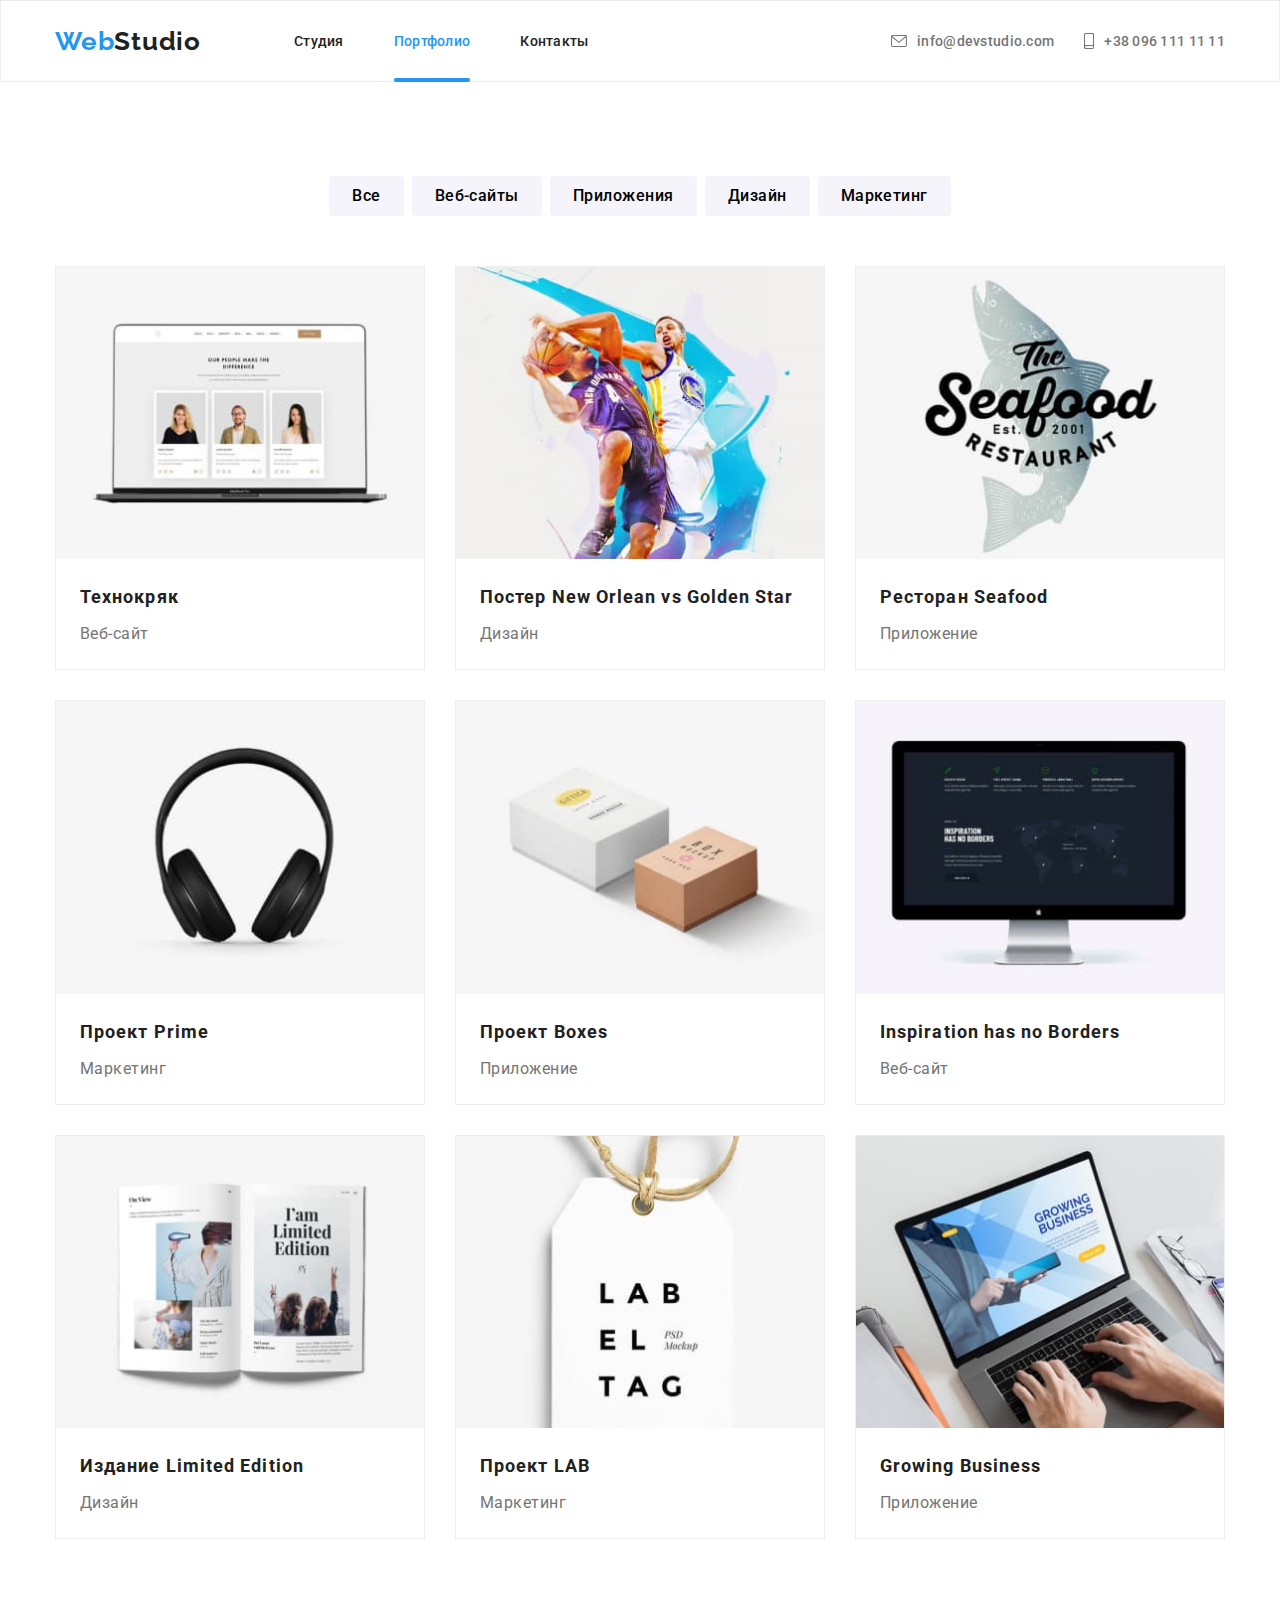
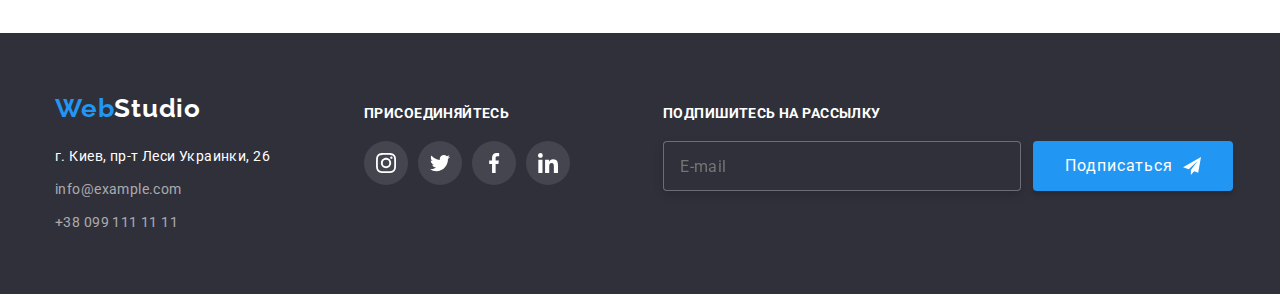
==== portfolio.html @ a50c36ca "hw07-v1" ====
<!DOCTYPE html>
<html lang="en">
  <head>
    <meta charset="UTF-8">
    <meta http-equiv="X-UA-Compatible" content="IE=edge">
    <meta name="viewport" content="width=device-width, initial-scale=1.0">
    <title>Портфолио</title>
    <link rel="stylesheet" href="css/modern-normalize.css">
    <!-- <link rel="stylesheet" href="https://cdnjs.cloudflare.com/ajax/libs/modern-normalize/1.0.0/modern-normalize.min.css"
        integrity="sha512-ISS7cAi1PEhQ8jnbJpJZMd29NlhNj4AWYyLOSp2CE/CsHxTCu+r+t0D2yoJudVrd0/8fTVPUVDzY5Tvli75u/g=="
        crossorigin="anonymous" /> -->
    <link rel="preconnect" href="https://fonts.gstatic.com">
    <link
        href="https://fonts.googleapis.com/css2?family=Oleo+Script&family=Raleway:wght@700&family=Roboto:wght@400;500;700;900&display=swap"
        rel="stylesheet">
    <link rel="stylesheet" href="./css/main.min.css">
  </head>   
  <body>
    <header class="section section-header"> 
      <div class="container list">  
      <nav class="nav list">
        <a class="logo" href="./index.html"><span class="logo__accent">Web</span>Studio</a>
        <ul class="nav__list list">
          <li class="nav__item"><a href="./index.html" class="nav__link">Студия</a></li>
          <li class="nav__item"><a href="./portfolio.html" class="nav__current-link">Портфолио</a></li>
          <li class="nav__item"><a href="#" class="nav__link">Контакты</a></li>
        </ul>   
      </nav> 
      <ul class="contacts list">   
        <li class="contacts__first-item">
          <a class="contacts__link link" href="mailto:info@devstudio.com">
            <svg class="contacts__icon" width="16px" height="12px">
              <use href="./images/icons.svg#mail"></use>
            </svg>
            <p>info@devstudio.com</p>
          </a>
        </li>
        <li>
          <a class="contacts__link link" href="tel:+380961111111">
            <svg class="contacts__icon" width="10px" height="16px">
              <use href="./images/icons.svg#smartphone"></use>
            </svg>
            <p>+38 096 111 11 11</p>
        </a> 
        </li>
      </ul>
      </div>
    </header>
    <main>
      <section class="project-section">
        <div class="container">
        <ul class="project-filter-ul">
          <li><button class="project-filter-button">Все</button></li>
          <li><button class="project-filter-button">Веб-сайты</button></li>
          <li><button class="project-filter-button">Приложения</button></li>
          <li><button class="project-filter-button">Дизайн</button></li>
          <li><button class="project-filter-button">Маркетинг</button></li>
        </ul>
        <ul class="project-ul">
          <li class="project-ul-li">
            <a href="#" class="project-card">
              <div class="project-card-img">
                <img src="./images/portfolio_1.jpg" alt="technokriak-website">
                <div class="project-card-describe-hover">
                  <p>Технокряк это современная площадка распространения коронавируса. Компании используют эту платформу для цифрового шпионажа и атак на защищённые сервера конкурентов.</p>
                </div>
              </div>
              <div class="project-content">
                <h3 class="project-name">Технокряк</h3>
                <p class="project-type">Веб-сайт</p>
              </div>
            </a>
          </li>
          <li class="project-ul-li">
            <a href="#" class="project-card">
              <div class="project-card-img">
                <img src="./images/portfolio_2.jpg" alt="new-jrlean-vs-golden-star-poster-design">
                <div class="project-card-describe-hover">
                  <p>Lorem ipsum dolor sit amet consectetur adipisicing elit. At fuga omnis cum, repellat ipsa optio suscipit animi nostrum reprehenderit atque?</p>
                </div>
              </div>
              <div class="project-content">
                <h3 class="project-name">Постер New Orlean vs Golden Star</h3>
                <p class="project-type">Дизайн</p>
              </div>
            </a>  
          </li>
          <li class="project-ul-li">
            <a href="#" class="project-card">
              <div class="project-card-img">
                <img src="./images/portfolio_3.jpg" alt="seafood-restaurant-app">
                <div class="project-card-describe-hover">
                  <p>Lorem ipsum dolor sit amet consectetur adipisicing elit. At fuga omnis cum, repellat ipsa optio suscipit animi nostrum reprehenderit atque?</p>
                </div>
              </div>
              <div class="project-content">
                <h3 class="project-name">Ресторан Seafood</h3>
                <p class="project-type">Приложение</p>
              </div>
            </a>
          </li>
          <li class="project-ul-li">
            <a href="#" class="project-card">
              <div class="project-card-img">
                <img src="./images/portfolio_4.jpg" alt="prime-project-marketing">
                <div class="project-card-describe-hover">
                  <p>Lorem ipsum dolor sit amet consectetur adipisicing elit. At fuga omnis cum, repellat ipsa optio suscipit animi nostrum reprehenderit atque?</p>
                </div>
              </div>
              <div class="project-content">
                <h3 class="project-name">Проект Prime</h3>
                <p class="project-type">Маркетинг</p>
              </div>
            </a>
          </li>
          <li class="project-ul-li">
            <a href="#" class="project-card">
              <div class="project-card-img">
                <img src="./images/portfolio_5.jpg" alt="boxes-project-app">
                <div class="project-card-describe-hover">
                  <p>Lorem ipsum dolor sit amet consectetur adipisicing elit. At fuga omnis cum, repellat ipsa optio suscipit animi nostrum reprehenderit atque?</p>
                </div>
              </div>
              <div class="project-content">
                <h3 class="project-name">Проект Boxes</h3>
                <p class="project-type">Приложение</p>
              </div>
            </a>
          </li>
          <li class="project-ul-li">
            <a href="#" class="project-card">
              <div class="project-card-img">
                <img src="./images/portfolio_6.jpg" alt="inspiration-has-no-borders-website">
                <div class="project-card-describe-hover">
                  <p>Lorem ipsum dolor sit amet consectetur adipisicing elit. At fuga omnis cum, repellat ipsa optio suscipit animi nostrum reprehenderit atque?</p>
                </div>
              </div>
              <div class="project-content">
                <h3 class="project-name">Inspiration has no Borders</h3>
                <p class="project-type">Веб-сайт</p>
              </div>
            </a>
          </li>
          <li class="project-ul-li">
            <a href="#" class="project-card">
              <div class="project-card-img">
                <img src="./images/portfolio_7.jpg" alt="limited-edition-design">
                <div class="project-card-describe-hover">
                  <p>Lorem ipsum dolor sit amet consectetur adipisicing elit. At fuga omnis cum, repellat ipsa optio suscipit animi nostrum reprehenderit atque?</p>
                </div>
              </div>
              <div class="project-content">
                <h3 class="project-name">Издание Limited Edition</h3>
                <p class="project-type">Дизайн</p>
              </div>
            </a>
          </li>
          <li class="project-ul-li">
            <a href="#" class="project-card">
              <div class="project-card-img">
                <img src="./images/portfolio_8.jpg" alt="lab-project-marketing">
                <div class="project-card-describe-hover">
                  <p>Lorem ipsum dolor sit amet consectetur adipisicing elit. At fuga omnis cum, repellat ipsa optio suscipit animi nostrum reprehenderit atque?</p>
                </div>
              </div>
              <div class="project-content">
                <h3 class="project-name">Проект LAB</h3>
                <p class="project-type">Маркетинг</p>
              </div>
            </a>
          </li>
          <li class="project-ul-li">
            <a href="#" class="project-card">
              <div class="project-card-img">
                <img src="./images/portfolio_9.jpg" alt="growing-business-app">
                <div class="project-card-describe-hover">
                  <p>Lorem ipsum dolor sit amet consectetur adipisicing elit. At fuga omnis cum, repellat ipsa optio suscipit animi nostrum reprehenderit atque?</p>
                </div>
              </div>
              <div class="project-content">
                <h3 class="project-name">Growing Business</h3>
                <p class="project-type">Приложение</p>
              </div>
            </a>
          </li>
        </ul> 
        </div>
      </section>
    </main>
    <footer class="section footer-section">
      <div class="container footer">
        <div class="footer-contacts footer__div">
          <a href="./index.html" class="logo footer-contacts__logo"><span class="logo__accent">Web</span>Studio</a>
          <address>
            <p>г. Киев, пр-т Леси Украинки, 26</p>
            <ul class="footer-contacts__list">
              <li class="footer-contacts__item"><a href="mailto:info@example.com" class="footer-contacts__link">info@example.com</a></li>
              <li class="footer-contacts__item"><a href="tel:+380991111111" class="footer-contacts__link">+38 099 111 11 11</a></li>
            </ul>
          </address>          
        </div>
        <div class="footer-social-links footer__div">
          <p class="footer-social-links__topic footer__topic">Присоединяйтесь</p>
          <ul class="footer-social-links__list social-link">
            <li class="footer-social-links__item">
              <a class="social-link-a" href="#">
                <svg class="social-link-icon" width="20px" height="20px">
                  <use href="./images/icons.svg#instagram"></use>
                </svg>
              </a>
            </li>
            <li class="footer-social-links__item">
              <a class="social-link-a" href="#">
                <svg class="social-link-icon" width="20px" height="20px">
                  <use href="./images/icons.svg#twitter"></use>
                </svg>
              </a>
            </li>
            <li class="footer-social-links__item">
              <a class="social-link-a" href="#">
                <svg class="social-link-icon" width="20px" height="20px">
                  <use href="./images/icons.svg#facebook"></use>
                </svg>
              </a>
            </li>
            <li class="footer-social-links__item">
              <a class="social-link-a" href="#">
                <svg class="social-link-icon" width="20px" height="20px">
                  <use href="./images/icons.svg#linkedin"></use>
                </svg>
              </a>
            </li>
          </ul>  
        </div>
        <div class="footer__div"> 
          <p class="footer__topic">Подпишитесь на рассылку</p>
          <div class="footer-signup">
             <div>
              <input type="email" class="footer-signup__input" name="footer-signup-input" placeholder="E-mail"/>
             </div>
            <div>
              <button type="submit" class="footer-signup__button">Подписаться
                <svg class="footer-signup__icon" width="18px" height="18px">
                  <use href="./images/icons.svg#icon-send"></use>
                </svg>
              </button>
            </div>  
          </div>
        </div>
      </div>
    </footer>
  </body>
</html>
---- css/main.min.css ----
/*! modern-normalize v1.0.0 | MIT License | https://github.com/sindresorhus/modern-normalize */*,*::before,*::after{-webkit-box-sizing:border-box;box-sizing:border-box}:root{-moz-tab-size:4;-o-tab-size:4;tab-size:4}html{line-height:1.15;-webkit-text-size-adjust:100%}body{margin:0;padding:0}img{display:block;max-width:100%;height:auto}hr{height:0;color:inherit}abbr[title]{-webkit-text-decoration:underline dotted;text-decoration:underline dotted}b,strong{font-weight:bolder}code,kbd,samp,pre{font-family:ui-monospace, SFMono-Regular, Consolas, "Liberation Mono", Menlo, monospace;font-size:1em}small{font-size:80%}sub,sup{font-size:75%;line-height:0;position:relative;vertical-align:baseline}sub{bottom:-0.25em}sup{top:-0.5em}table{text-indent:0;border-color:inherit}button,input,optgroup,select,textarea{font-family:inherit;font-size:100%;line-height:1.15;margin:0}address{font-style:normal}ul{list-style:none;padding:0;margin:0}a{text-decoration:none}button,select{text-transform:none}button,[type="button"],[type="reset"],[type="submit"]{-webkit-appearance:button}::-moz-focus-inner{border-style:none;padding:0}:-moz-focusring{outline:1px dotted ButtonText}:-moz-ui-invalid{box-shadow:none}legend{padding:0}progress{vertical-align:baseline}::-webkit-inner-spin-button,::-webkit-outer-spin-button{height:auto}[type="search"]{-webkit-appearance:textfield;outline-offset:-2px}::-webkit-search-decoration{-webkit-appearance:none}::-webkit-file-upload-button{-webkit-appearance:button;font:inherit}summary{display:list-item}*{margin:0;padding:0;-webkit-box-sizing:border-box;box-sizing:border-box}body{font-family:'Roboto', sans-serif;color:#212121;font-style:normal;font-weight:400;font-size:14px;padding-left:0px}address p{margin:20px 0 0 0}textarea{resize:none}.logo{font-family:'Raleway', sans-serif;font-weight:700;font-size:26px;line-height:31px;letter-spacing:0.03em;outline:none;color:#212121;margin-right:93px}.logo__accent{color:#2196F3}.list{display:-webkit-box;display:-ms-flexbox;display:flex;list-style-type:none;-webkit-box-align:center;-ms-flex-align:center;align-items:center}.nav__list :not(:last-child){margin-right:50px}.nav__item{position:relative}.nav__link{display:block;padding:32px 0;font-weight:500;line-height:16px;letter-spacing:0.02em;outline:none;color:#212121;-webkit-transition:color 250ms cubic-bezier(0.4, 0, 0.2, 1);transition:color 250ms cubic-bezier(0.4, 0, 0.2, 1)}.nav__link:visited{color:#212121}.nav__link:hover{color:#2196F3;-webkit-transition:color 250ms cubic-bezier(0.4, 0, 0.2, 1);transition:color 250ms cubic-bezier(0.4, 0, 0.2, 1)}.nav__link:focus{color:#2196F3;-webkit-transition:color 250ms cubic-bezier(0.4, 0, 0.2, 1);transition:color 250ms cubic-bezier(0.4, 0, 0.2, 1)}.nav__current-link{position:relative;display:block;padding:32px 0;font-weight:500;line-height:16px;letter-spacing:0.02em;outline:none;color:#2196F3;-webkit-transition:color 250ms cubic-bezier(0.4, 0, 0.2, 1);transition:color 250ms cubic-bezier(0.4, 0, 0.2, 1)}.nav__current-link::after{position:absolute;left:0;bottom:-1px;content:'';width:100%;height:4px;background-color:#2196F3;border-radius:2px}.button{display:-webkit-box;display:-ms-flexbox;display:flex;-webkit-box-align:center;-ms-flex-align:center;align-items:center;text-align:center}.section{display:-webkit-box;display:-ms-flexbox;display:flex}.section-header{position:-webkit-sticky;position:sticky;top:-1px;z-index:2;background-color:#fff;color:#212121;padding:0;border:1px solid #ECECEC}.container{width:1200px;padding:0 15px;margin:0 auto;border-width:1px}.container:focus{outline:none}.contacts{margin-left:auto}.contacts__first-item{margin-right:30px}.contacts__icon{margin-right:10px;fill:currentColor}.contacts__link{color:#757575;font-weight:500;line-height:16px;letter-spacing:0.02em;outline:none;-webkit-transition:color 250ms cubic-bezier(0.4, 0, 0.2, 1);transition:color 250ms cubic-bezier(0.4, 0, 0.2, 1)}.contacts__link.link{display:-webkit-box;display:-ms-flexbox;display:flex;-webkit-box-align:center;-ms-flex-align:center;align-items:center;-webkit-box-pack:center;-ms-flex-pack:center;justify-content:center;white-space:nowrap}.contacts__link:visited{color:#757575}.contacts__link:hover{color:#2196F3;-webkit-transition:color 250ms cubic-bezier(0.4, 0, 0.2, 1);transition:color 250ms cubic-bezier(0.4, 0, 0.2, 1)}.contacts__link:focus{color:#2196F3;-webkit-transition:color 250ms cubic-bezier(0.4, 0, 0.2, 1);transition:color 250ms cubic-bezier(0.4, 0, 0.2, 1)}.footer-section{background-color:#2F303A;color:#fff;line-height:24px;letter-spacing:0.03em;padding:60px 0}.footer{display:-webkit-box;display:-ms-flexbox;display:flex;-webkit-box-align:center;-ms-flex-align:center;align-items:center}.footer__div{margin-bottom:auto}.footer__topic{font-weight:700;line-height:16px;letter-spacing:0.03em;text-transform:uppercase;margin:12px 0 20px 0}.footer-contacts{margin-right:70px}.footer-contacts__logo{color:#fff}.footer-contacts__list{margin:0;display:-webkit-box;display:-ms-flexbox;display:flex;-webkit-box-orient:vertical;-webkit-box-direction:normal;-ms-flex-direction:column;flex-direction:column}.footer-contacts__item{margin-top:9px}.footer-contacts__link{color:rgba(255,255,255,0.6);outline:none;line-height:24px;letter-spacing:0.03em;-webkit-transition:color 250ms cubic-bezier(0.4, 0, 0.2, 1);transition:color 250ms cubic-bezier(0.4, 0, 0.2, 1)}.footer-contacts__link:visited{color:rgba(255,255,255,0.6)}.footer-contacts__link:hover{color:#2196F3;-webkit-transition:color 250ms cubic-bezier(0.4, 0, 0.2, 1);transition:color 250ms cubic-bezier(0.4, 0, 0.2, 1)}.footer-contacts__link:focus{color:#2196F3;-webkit-transition:color 250ms cubic-bezier(0.4, 0, 0.2, 1);transition:color 250ms cubic-bezier(0.4, 0, 0.2, 1)}.footer-social-links{margin-right:93px}.footer-social-links__item{fill:#fff;background-color:rgba(255,255,255,0.1);border-radius:50%;outline:none}.footer-social-links__item:visited{fill:#fff;background-color:rgba(255,255,255,0.1)}.footer-social-links__item:hover,.footer-social-links__item:focus{background-color:#2196F3;border-radius:50%;outline:none;-webkit-transition:background-color 250ms cubic-bezier(0.4, 0, 0.2, 1);transition:background-color 250ms cubic-bezier(0.4, 0, 0.2, 1)}.footer-social-links__item .social-link-a :visited{fill:#fff}.footer-signup{display:-webkit-box;display:-ms-flexbox;display:flex;-webkit-box-align:center;-ms-flex-align:center;align-items:center;-webkit-box-pack:center;-ms-flex-pack:center;justify-content:center;white-space:nowrap}.footer-signup__input{width:358px;height:50px;padding:15px 16px;border:1px solid rgba(255,255,255,0.3);-webkit-box-sizing:border-box;box-sizing:border-box;-webkit-filter:drop-shadow(0px 4px 4px rgba(0,0,0,0.15));filter:drop-shadow(0px 4px 4px rgba(0,0,0,0.15));border-radius:4px;color:rgba(255,255,255,0.6);font-size:16px;line-height:20px;letter-spacing:0.03em;background-color:#2F303A;margin-right:12px}.footer-signup__button{width:200px;height:50px;display:-webkit-box;display:-ms-flexbox;display:flex;-webkit-box-align:center;-ms-flex-align:center;align-items:center;-webkit-box-pack:center;-ms-flex-pack:center;justify-content:center;font-size:16px;line-height:30px;letter-spacing:0.06em;color:currentColor;background-color:#2196F3;-webkit-box-shadow:0px 4px 4px rgba(0,0,0,0.15);box-shadow:0px 4px 4px rgba(0,0,0,0.15);border-radius:4px;border:currentColor}.footer-signup__icon{margin-left:10px;fill:currentColor}.title-section{background-color:#2F303A;text-align:center;padding:200px 0;max-width:1600px;height:600px;margin:0 auto;background-image:-webkit-gradient(linear, left top, right top, from(rgba(47,48,58,0.4)), to(rgba(47,48,58,0.4))),url("../images/hero-background.jpg");background-image:linear-gradient(to right, rgba(47,48,58,0.4), rgba(47,48,58,0.4)),url("../images/hero-background.jpg");background-repeat:no-repeat;background-position:center;background-size:cover}.title{max-width:696px;margin:0 auto;text-align:center;color:#fff;font-weight:900;font-size:44px;line-height:60px;letter-spacing:0.06em;text-transform:uppercase}.title-button{background-color:#2196F3;font-weight:700;font-size:16px;line-height:30px;letter-spacing:0.06em;color:#fff;padding:10px 32px;margin-top:30px;border:1px solid #2196F3;border-radius:4px;-webkit-box-shadow:0px 4px 4px rgba(0,0,0,0.15);box-shadow:0px 4px 4px rgba(0,0,0,0.15)}.decision-section{padding:94px 0}.decision-list{display:-webkit-box;display:-ms-flexbox;display:flex;-webkit-box-align:center;-ms-flex-align:center;align-items:center}.decision-list-item{margin-right:30px}.decision-section-card{margin:0}.decision-card-content{margin:0}.decision-icon-div{display:-webkit-box;display:-ms-flexbox;display:flex;width:270px;height:120px;-webkit-box-pack:center;-ms-flex-pack:center;justify-content:center;-webkit-box-align:center;-ms-flex-align:center;align-items:center;margin:0 0 30px 0;background-color:#F5F4FA;fill:text-main-dark}.decision-item{font-weight:700;font-size:14px;line-height:16px;letter-spacing:0.03em;text-transform:uppercase;margin:0 0 10px 0}.decision-item-text{display:block;width:270px;color:#757575;line-height:24px;letter-spacing:0.03em;margin:0;text-transform:none}.subtitle{font-weight:700;font-size:36px;line-height:42px;text-align:center;letter-spacing:0.03em;margin:0 0 50px 0}.we-do-section{padding-bottom:94px}.we-do-ul{display:-webkit-box;display:-ms-flexbox;display:flex}.we-do-ul :last-child{margin-right:0}.we-do-ul-li{margin-right:30px}.we-do-thumb{position:relative;width:370px}.we-do-thumb-paragraph{position:absolute;bottom:0;text-align:center;width:100%;padding:27px 0;font-weight:bold;font-size:14px;line-height:16px;letter-spacing:0.03em;text-transform:uppercase;color:#fff;background:rgba(47,48,58,0.8)}.team-section{background-color:#F5F4FA;padding:94px 0}.team-section-ul{display:-webkit-box;display:-ms-flexbox;display:flex;-webkit-box-align:center;-ms-flex-align:center;align-items:center}.team-section-ul :last-child{margin-right:0}.team-section-li{margin:0 30px 0 0;background-color:#fff;-webkit-box-shadow:0px 1px 3px rgba(0,0,0,0.12),0px 1px 1px rgba(0,0,0,0.14),0px 2px 1px rgba(0,0,0,0.2);box-shadow:0px 1px 3px rgba(0,0,0,0.12),0px 1px 1px rgba(0,0,0,0.14),0px 2px 1px rgba(0,0,0,0.2);border-radius:0px 0px 4px 4px}.team-section-card-img{width:270px}.team-section-card-content{display:-webkit-box;display:-ms-flexbox;display:flex;-webkit-box-orient:vertical;-webkit-box-direction:normal;-ms-flex-direction:column;flex-direction:column;-webkit-box-align:center;-ms-flex-align:center;align-items:center;font-size:16px;line-height:19px;letter-spacing:0.03em;padding:30px 0}.team-section-name{font-weight:500;margin-bottom:10px}.team-section-position{color:#757575;font-size:16px;line-height:19px;text-align:center;letter-spacing:0.03em;margin-bottom:16px}.social-link{display:-webkit-box;display:-ms-flexbox;display:flex;padding:0}.social-link :not(:first-child){margin-left:10px}.social-link-li{color:#AFB1B8;-webkit-transition:color 250ms cubic-bezier(0.4, 0, 0.2, 1);transition:color 250ms cubic-bezier(0.4, 0, 0.2, 1)}.social-link-li :visited{color:#AFB1B8}.social-link-li :hover,.social-link-li :focus{border-radius:50%;fill:#fff;background-color:#2196F3;outline:none;-webkit-transition:background-color 250ms cubic-bezier(0.4, 0, 0.2, 1),fill 250ms cubic-bezier(0.4, 0, 0.2, 1);transition:background-color 250ms cubic-bezier(0.4, 0, 0.2, 1),fill 250ms cubic-bezier(0.4, 0, 0.2, 1)}.social-link-a{display:-webkit-box;display:-ms-flexbox;display:flex;-webkit-box-pack:center;-ms-flex-pack:center;justify-content:center;-webkit-box-align:center;-ms-flex-align:center;align-items:center;width:44px;height:44px;fill:currentColor;color:currentColor;border-radius:50%;-webkit-transition:background-color 250ms cubic-bezier(0.4, 0, 0.2, 1),fill 250ms cubic-bezier(0.4, 0, 0.2, 1);transition:background-color 250ms cubic-bezier(0.4, 0, 0.2, 1),fill 250ms cubic-bezier(0.4, 0, 0.2, 1)}.social-link-a :hover,.social-link-a :focus{border-radius:0;background-color:#2196f3;-webkit-transition:background-color 250ms cubic-bezier(0.4, 0, 0.2, 1),fill 250ms cubic-bezier(0.4, 0, 0.2, 1);transition:background-color 250ms cubic-bezier(0.4, 0, 0.2, 1),fill 250ms cubic-bezier(0.4, 0, 0.2, 1)}.social-link-icon{border-color:none}.clients-section{padding:94px 0}.clients-ul{display:-webkit-box;display:-ms-flexbox;display:flex}.clients-ul :not(:first-child){margin-left:30px}.clients-ul :hover{fill:#2196F3;border-color:#2196F3;-webkit-transition:border-color 250ms cubic-bezier(0.4, 0, 0.2, 1),fill 250ms cubic-bezier(0.4, 0, 0.2, 1);transition:border-color 250ms cubic-bezier(0.4, 0, 0.2, 1),fill 250ms cubic-bezier(0.4, 0, 0.2, 1)}.clients-ul :focus{fill:#2196F3;border-color:#2196F3;outline:none;-webkit-transition:border-color 250ms cubic-bezier(0.4, 0, 0.2, 1),fill 250ms cubic-bezier(0.4, 0, 0.2, 1);transition:border-color 250ms cubic-bezier(0.4, 0, 0.2, 1),fill 250ms cubic-bezier(0.4, 0, 0.2, 1)}.clients-li{color:#AFB1B8;fill:#AFB1B8}.clients-a{display:-webkit-box;display:-ms-flexbox;display:flex;-webkit-box-align:center;-ms-flex-align:center;align-items:center;-webkit-box-pack:center;-ms-flex-pack:center;justify-content:center;width:170px;height:90px;fill:currentColor;color:currentColor;border:1px solid currentColor;-webkit-box-sizing:border-box;box-sizing:border-box;border-radius:4px;cursor:pointer;-webkit-transition:border-color 250ms cubic-bezier(0.4, 0, 0.2, 1),fill 250ms cubic-bezier(0.4, 0, 0.2, 1);transition:border-color 250ms cubic-bezier(0.4, 0, 0.2, 1),fill 250ms cubic-bezier(0.4, 0, 0.2, 1)}.clients-a :visited{fill:currentColor;color:currentColor}.backdrop{position:fixed;top:0;left:0;width:100%;height:100%;background:rgba(0,0,0,0.2);z-index:3;opacity:1;-webkit-transition:opacity 250ms cubic-bezier(0.4, 0, 0.2, 1);transition:opacity 250ms cubic-bezier(0.4, 0, 0.2, 1)}.backdrop.is-hidden{visibility:hidden;opacity:0;pointer-events:none;-webkit-transition:opacity 250ms cubic-bezier(0.4, 0, 0.2, 1),visibility 250ms cubic-bezier(0.4, 0, 0.2, 1);transition:opacity 250ms cubic-bezier(0.4, 0, 0.2, 1),visibility 250ms cubic-bezier(0.4, 0, 0.2, 1)}.backdrop.is-hidden .modal{-webkit-transform:translate(-50%, -50%) scale(0.1);transform:translate(-50%, -50%) scale(0.1);-webkit-transition:-webkit-transform 250ms cubic-bezier(0.4, 0, 0.2, 1);transition:-webkit-transform 250ms cubic-bezier(0.4, 0, 0.2, 1);transition:transform 250ms cubic-bezier(0.4, 0, 0.2, 1);transition:transform 250ms cubic-bezier(0.4, 0, 0.2, 1), -webkit-transform 250ms cubic-bezier(0.4, 0, 0.2, 1)}.modal{position:absolute;top:50%;left:50%;-webkit-transform:translate(-50%, -50%) scale(1);transform:translate(-50%, -50%) scale(1);width:528px;height:581px;background:#fff;-webkit-box-shadow:0px 1px 3px rgba(0,0,0,0.12),0px 1px 1px rgba(0,0,0,0.14),0px 2px 1px rgba(0,0,0,0.2);box-shadow:0px 1px 3px rgba(0,0,0,0.12),0px 1px 1px rgba(0,0,0,0.14),0px 2px 1px rgba(0,0,0,0.2);border-radius:4px;overflow-y:auto;-webkit-transition:-webkit-transform 250ms cubic-bezier(0.4, 0, 0.2, 1);transition:-webkit-transform 250ms cubic-bezier(0.4, 0, 0.2, 1);transition:transform 250ms cubic-bezier(0.4, 0, 0.2, 1);transition:transform 250ms cubic-bezier(0.4, 0, 0.2, 1), -webkit-transform 250ms cubic-bezier(0.4, 0, 0.2, 1)}.modal__close-button{position:absolute;top:8px;right:8px;padding:6px;display:-webkit-box;display:-ms-flexbox;display:flex;-webkit-box-pack:center;-ms-flex-pack:center;justify-content:center;-webkit-box-align:center;-ms-flex-align:center;align-items:center;border-radius:50%;border:1px solid rgba(0,0,0,0.1);fill:#000000;outline:none;-webkit-transition:fill 250ms cubic-bezier(0.4, 0, 0.2, 1);transition:fill 250ms cubic-bezier(0.4, 0, 0.2, 1)}.modal__close-div :hover,.modal__close-div :focus{fill:#2196F3;cursor:pointer;-webkit-transition:fill 250ms cubic-bezier(0.4, 0, 0.2, 1);transition:fill 250ms cubic-bezier(0.4, 0, 0.2, 1)}.signup-form{width:448px;margin:40px auto}.signup-form__list{display:-webkit-box;display:-ms-flexbox;display:flex;-webkit-box-orient:vertical;-webkit-box-direction:normal;-ms-flex-direction:column;flex-direction:column;-webkit-box-align:center;-ms-flex-align:center;align-items:center}.signup-form__title{display:block;text-align:center;font-weight:700;font-size:20px;line-height:23px;letter-spacing:0.03em;margin-bottom:12px}.signup-form__item{margin-bottom:10px;width:100%}.signup-form__item :hover,.signup-form__item :focus{cursor:pointer;border-color:#2196F3;outline:none;-webkit-transition:border-color 250ms cubic-bezier(0.4, 0, 0.2, 1);transition:border-color 250ms cubic-bezier(0.4, 0, 0.2, 1)}.signup-form__item :hover>.signup-form__icon{fill:#2196F3;-webkit-transition:fill 250ms cubic-bezier(0.4, 0, 0.2, 1);transition:fill 250ms cubic-bezier(0.4, 0, 0.2, 1)}.signup-form__item:focus>.signup-form__icon{fill:#2196F3;-webkit-transition:fill 250ms cubic-bezier(0.4, 0, 0.2, 1);transition:fill 250ms cubic-bezier(0.4, 0, 0.2, 1)}.signup__comment{margin-bottom:20px;padding:0}.signup-form__agreement{display:block;margin-bottom:30px}.signup-form__checkbox--default{-webkit-appearance:none;-moz-appearance:none;appearance:none;position:absolute;top:0;left:0}.signup-form__checkbox--default:checked+.signup-form__checkbox-icon{border:none;border-radius:2px;background-color:#2196F3;fill:#2196F3}.signup-form__checkbox-icon{margin-right:7px;border:2px solid #212121;border-radius:2px;background-color:#fff;fill:#fff}.signup-form__label{margin-bottom:4px;font-size:12px;line-height:14px;letter-spacing:0.01em;color:#757575}.signup-form__agreement-label{position:relative;display:-webkit-box;display:-ms-flexbox;display:flex;-webkit-box-pack:center;-ms-flex-pack:center;justify-content:center;-webkit-box-align:center;-ms-flex-align:center;align-items:center;margin-bottom:0;font-size:14px;line-height:24px;letter-spacing:0.03em}.signup-form__agreement-text{margin:0;padding:0}.signup-form__agreement-link{color:#2196F3;text-decoration:underline}.signup-form__input{border:1px solid rgba(33,33,33,0.2);border-radius:4px;width:100%;height:40px;padding-left:42px;-webkit-transition:border-color 250ms cubic-bezier(0.4, 0, 0.2, 1);transition:border-color 250ms cubic-bezier(0.4, 0, 0.2, 1)}.signup-form__input.comment-input{height:120px;padding:12px 16px;font-size:12px;line-height:14px;letter-spacing:0.01em}.signup-form__div{position:relative}.signup-form__icon{position:absolute;top:50%;-webkit-transform:translateY(-50%);transform:translateY(-50%);left:12px;fill:#212121;-webkit-transition:fill 250ms cubic-bezier(0.4, 0, 0.2, 1);transition:fill 250ms cubic-bezier(0.4, 0, 0.2, 1)}.signup-form__item-button{padding:0;margin:0}.signup-form__button{width:200px;height:50px;font-weight:700;font-size:16px;line-height:30px;letter-spacing:0.06em;color:#fff;background:#188CE8;-webkit-box-shadow:0px 4px 4px rgba(0,0,0,0.15);box-shadow:0px 4px 4px rgba(0,0,0,0.15);border-radius:4px;border-color:#2196F3;margin:0;padding:0}.project-section{padding:94px 0}.project-filter-ul{display:-webkit-box;display:-ms-flexbox;display:flex;-webkit-box-pack:center;-ms-flex-pack:center;justify-content:center;text-align:center;margin:0 0 50px 0}.project-filter-ul :not(:last-child){margin-right:8px}.project-filter-button{font-weight:500;font-size:16px;line-height:26px;text-align:center;letter-spacing:0.03em;background-color:#F5F4FA;padding:6px 22px;border:1px solid #F5F4FA;border-radius:4px;-webkit-transition:color 250ms cubic-bezier(0.4, 0, 0.2, 1),background-color 250ms cubic-bezier(0.4, 0, 0.2, 1),border 250ms cubic-bezier(0.4, 0, 0.2, 1);transition:color 250ms cubic-bezier(0.4, 0, 0.2, 1),background-color 250ms cubic-bezier(0.4, 0, 0.2, 1),border 250ms cubic-bezier(0.4, 0, 0.2, 1)}.project-filter-button:focus{color:#fff;background-color:#2196F3;outline:none;-webkit-box-shadow:0px 3px 1px rgba(0,0,0,0.1),0px 1px 2px rgba(0,0,0,0.08),0px 2px 2px rgba(0,0,0,0.12);box-shadow:0px 3px 1px rgba(0,0,0,0.1),0px 1px 2px rgba(0,0,0,0.08),0px 2px 2px rgba(0,0,0,0.12);border:1px solid #2196F3;-webkit-transition:color 250ms cubic-bezier(0.4, 0, 0.2, 1),background-color 250ms cubic-bezier(0.4, 0, 0.2, 1),border 250ms cubic-bezier(0.4, 0, 0.2, 1),-webkit-box-shadow 250ms cubic-bezier(0.4, 0, 0.2, 1);transition:color 250ms cubic-bezier(0.4, 0, 0.2, 1),background-color 250ms cubic-bezier(0.4, 0, 0.2, 1),border 250ms cubic-bezier(0.4, 0, 0.2, 1),-webkit-box-shadow 250ms cubic-bezier(0.4, 0, 0.2, 1);transition:color 250ms cubic-bezier(0.4, 0, 0.2, 1),box-shadow 250ms cubic-bezier(0.4, 0, 0.2, 1),background-color 250ms cubic-bezier(0.4, 0, 0.2, 1),border 250ms cubic-bezier(0.4, 0, 0.2, 1);transition:color 250ms cubic-bezier(0.4, 0, 0.2, 1),box-shadow 250ms cubic-bezier(0.4, 0, 0.2, 1),background-color 250ms cubic-bezier(0.4, 0, 0.2, 1),border 250ms cubic-bezier(0.4, 0, 0.2, 1),-webkit-box-shadow 250ms cubic-bezier(0.4, 0, 0.2, 1)}.project-filter-button:hover{color:#fff;background-color:#2196F3;outline:none;-webkit-box-shadow:0px 3px 1px rgba(0,0,0,0.1),0px 1px 2px rgba(0,0,0,0.08),0px 2px 2px rgba(0,0,0,0.12);box-shadow:0px 3px 1px rgba(0,0,0,0.1),0px 1px 2px rgba(0,0,0,0.08),0px 2px 2px rgba(0,0,0,0.12);border:1px solid #2196F3;-webkit-transition:color 250ms cubic-bezier(0.4, 0, 0.2, 1),background-color 250ms cubic-bezier(0.4, 0, 0.2, 1),border 250ms cubic-bezier(0.4, 0, 0.2, 1),-webkit-box-shadow 250ms cubic-bezier(0.4, 0, 0.2, 1);transition:color 250ms cubic-bezier(0.4, 0, 0.2, 1),background-color 250ms cubic-bezier(0.4, 0, 0.2, 1),border 250ms cubic-bezier(0.4, 0, 0.2, 1),-webkit-box-shadow 250ms cubic-bezier(0.4, 0, 0.2, 1);transition:color 250ms cubic-bezier(0.4, 0, 0.2, 1),box-shadow 250ms cubic-bezier(0.4, 0, 0.2, 1),background-color 250ms cubic-bezier(0.4, 0, 0.2, 1),border 250ms cubic-bezier(0.4, 0, 0.2, 1);transition:color 250ms cubic-bezier(0.4, 0, 0.2, 1),box-shadow 250ms cubic-bezier(0.4, 0, 0.2, 1),background-color 250ms cubic-bezier(0.4, 0, 0.2, 1),border 250ms cubic-bezier(0.4, 0, 0.2, 1),-webkit-box-shadow 250ms cubic-bezier(0.4, 0, 0.2, 1)}.project-ul{display:-webkit-box;display:-ms-flexbox;display:flex;-ms-flex-wrap:wrap;flex-wrap:wrap;margin-top:calc(-1 * 30px);margin-left:calc(-1 * 30px)}.project-ul-li{-ms-flex-preferred-size:calc(100% / 3 - 30px);flex-basis:calc(100% / 3 - 30px);margin-top:30px;margin-left:30px;border:1px solid #eee}.project-ul :hover{-webkit-box-shadow:0px 1px 1px rgba(0,0,0,0.12),0px 4px 4px rgba(0,0,0,0.06),1px 4px 6px rgba(0,0,0,0.16);box-shadow:0px 1px 1px rgba(0,0,0,0.12),0px 4px 4px rgba(0,0,0,0.06),1px 4px 6px rgba(0,0,0,0.16)}.project-ul :focus{-webkit-box-shadow:0px 1px 1px rgba(0,0,0,0.12),0px 4px 4px rgba(0,0,0,0.06),1px 4px 6px rgba(0,0,0,0.16);box-shadow:0px 1px 1px rgba(0,0,0,0.12),0px 4px 4px rgba(0,0,0,0.06),1px 4px 6px rgba(0,0,0,0.16)}.project-ul-li :hover{-webkit-box-shadow:none;box-shadow:none}.project-ul-li :focus{border:none;outline:none}.project-card{display:block;color:currentColor}.project-card-img{position:relative;overflow:hidden}.project-card-describe-hover{position:absolute;padding:63px 24px;width:100%;height:100%;top:0;left:0;background:rgba(33,150,243,0.9);font-size:18px;line-height:28px;letter-spacing:0.03em;color:#fff;outline:none;border:none;opacity:0;-webkit-transform:translatey(100%);transform:translatey(100%);-webkit-transition:opacity 250ms cubic-bezier(0.4, 0, 0.2, 1),-webkit-transform 250ms cubic-bezier(0.4, 0, 0.2, 1);transition:opacity 250ms cubic-bezier(0.4, 0, 0.2, 1),-webkit-transform 250ms cubic-bezier(0.4, 0, 0.2, 1);transition:transform 250ms cubic-bezier(0.4, 0, 0.2, 1),opacity 250ms cubic-bezier(0.4, 0, 0.2, 1);transition:transform 250ms cubic-bezier(0.4, 0, 0.2, 1),opacity 250ms cubic-bezier(0.4, 0, 0.2, 1),-webkit-transform 250ms cubic-bezier(0.4, 0, 0.2, 1)}.project-ul-li :hover .project-card-describe-hover,.project-ul-li :focus .project-card-describe-hover{opacity:1;-webkit-transform:translatey(0);transform:translatey(0);-webkit-transition:opacity 250ms cubic-bezier(0.4, 0, 0.2, 1),-webkit-transform 250ms cubic-bezier(0.4, 0, 0.2, 1);transition:opacity 250ms cubic-bezier(0.4, 0, 0.2, 1),-webkit-transform 250ms cubic-bezier(0.4, 0, 0.2, 1);transition:transform 250ms cubic-bezier(0.4, 0, 0.2, 1),opacity 250ms cubic-bezier(0.4, 0, 0.2, 1);transition:transform 250ms cubic-bezier(0.4, 0, 0.2, 1),opacity 250ms cubic-bezier(0.4, 0, 0.2, 1),-webkit-transform 250ms cubic-bezier(0.4, 0, 0.2, 1)}.project-content{padding:20px 24px}.project-name{font-weight:700;font-size:18px;line-height:36px;letter-spacing:0.06em;margin-bottom:4px}.project-type{font-size:16px;line-height:30px;letter-spacing:0.03em;color:#757575}
/*# sourceMappingURL=main.min.css.map */
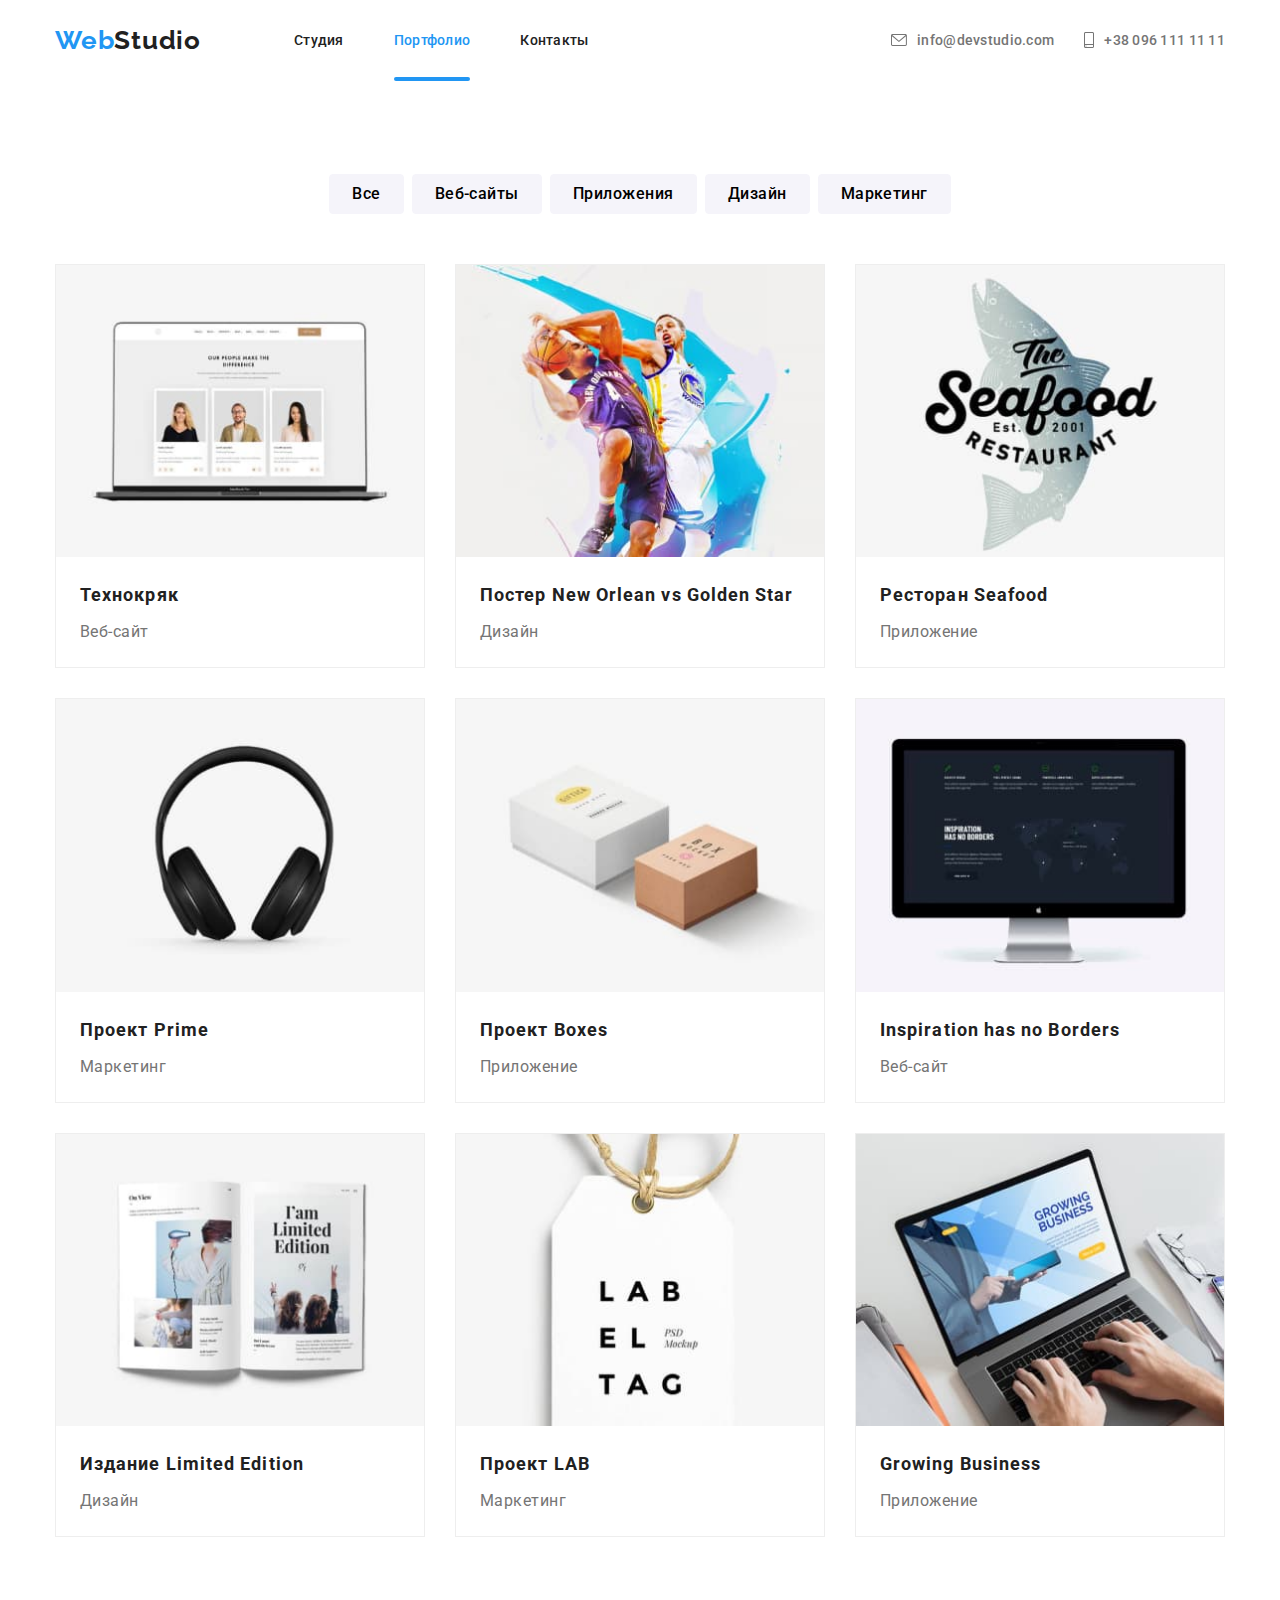
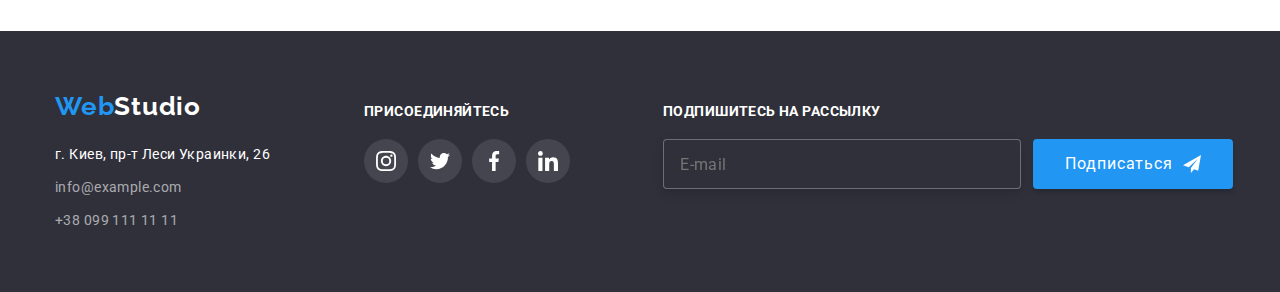
==== commit c1bc664b: "hw07-v2" ====
--- a/portfolio.html
+++ b/portfolio.html
@@ -47,139 +47,139 @@
       </div>
     </header>
     <main>
-      <section class="project-section">
+      <section class="project">
         <div class="container">
-        <ul class="project-filter-ul">
-          <li><button class="project-filter-button">Все</button></li>
-          <li><button class="project-filter-button">Веб-сайты</button></li>
-          <li><button class="project-filter-button">Приложения</button></li>
-          <li><button class="project-filter-button">Дизайн</button></li>
-          <li><button class="project-filter-button">Маркетинг</button></li>
+        <ul class="project__filter-list">
+          <li><button class="project__filter-button">Все</button></li>
+          <li><button class="project__filter-button">Веб-сайты</button></li>
+          <li><button class="project__filter-button">Приложения</button></li>
+          <li><button class="project__filter-button">Дизайн</button></li>
+          <li><button class="project__filter-button">Маркетинг</button></li>
         </ul>
-        <ul class="project-ul">
-          <li class="project-ul-li">
-            <a href="#" class="project-card">
-              <div class="project-card-img">
+        <ul class="project__list">
+          <li class="project__item">
+            <a href="#" class="project__link">
+              <div class="project__image">
                 <img src="./images/portfolio_1.jpg" alt="technokriak-website">
-                <div class="project-card-describe-hover">
+                <div class="project__description-hover">
                   <p>Технокряк это современная площадка распространения коронавируса. Компании используют эту платформу для цифрового шпионажа и атак на защищённые сервера конкурентов.</p>
                 </div>
               </div>
-              <div class="project-content">
-                <h3 class="project-name">Технокряк</h3>
-                <p class="project-type">Веб-сайт</p>
-              </div>
-            </a>
-          </li>
-          <li class="project-ul-li">
-            <a href="#" class="project-card">
-              <div class="project-card-img">
+              <div class="project__content">
+                <h3 class="project__name">Технокряк</h3>
+                <p class="project__type">Веб-сайт</p>
+              </div>
+            </a>
+          </li>
+          <li class="project__item">
+            <a href="#" class="project__link">
+              <div class="project__image">
                 <img src="./images/portfolio_2.jpg" alt="new-jrlean-vs-golden-star-poster-design">
-                <div class="project-card-describe-hover">
-                  <p>Lorem ipsum dolor sit amet consectetur adipisicing elit. At fuga omnis cum, repellat ipsa optio suscipit animi nostrum reprehenderit atque?</p>
-                </div>
-              </div>
-              <div class="project-content">
-                <h3 class="project-name">Постер New Orlean vs Golden Star</h3>
-                <p class="project-type">Дизайн</p>
+                <div class="project__description-hover">
+                  <p>Lorem ipsum dolor sit amet consectetur adipisicing elit. At fuga omnis cum, repellat ipsa optio suscipit animi nostrum reprehenderit atque?</p>
+                </div>
+              </div>
+              <div class="project__content">
+                <h3 class="project__name">Постер New Orlean vs Golden Star</h3>
+                <p class="project__type">Дизайн</p>
               </div>
             </a>  
           </li>
-          <li class="project-ul-li">
-            <a href="#" class="project-card">
-              <div class="project-card-img">
+          <li class="project__item">
+            <a href="#" class="project__link">
+              <div class="project__image">
                 <img src="./images/portfolio_3.jpg" alt="seafood-restaurant-app">
-                <div class="project-card-describe-hover">
-                  <p>Lorem ipsum dolor sit amet consectetur adipisicing elit. At fuga omnis cum, repellat ipsa optio suscipit animi nostrum reprehenderit atque?</p>
-                </div>
-              </div>
-              <div class="project-content">
-                <h3 class="project-name">Ресторан Seafood</h3>
-                <p class="project-type">Приложение</p>
-              </div>
-            </a>
-          </li>
-          <li class="project-ul-li">
-            <a href="#" class="project-card">
-              <div class="project-card-img">
+                <div class="project__description-hover">
+                  <p>Lorem ipsum dolor sit amet consectetur adipisicing elit. At fuga omnis cum, repellat ipsa optio suscipit animi nostrum reprehenderit atque?</p>
+                </div>
+              </div>
+              <div class="project__content">
+                <h3 class="project__name">Ресторан Seafood</h3>
+                <p class="project__type">Приложение</p>
+              </div>
+            </a>
+          </li>
+          <li class="project__item">
+            <a href="#" class="project__link">
+              <div class="project__image">
                 <img src="./images/portfolio_4.jpg" alt="prime-project-marketing">
-                <div class="project-card-describe-hover">
-                  <p>Lorem ipsum dolor sit amet consectetur adipisicing elit. At fuga omnis cum, repellat ipsa optio suscipit animi nostrum reprehenderit atque?</p>
-                </div>
-              </div>
-              <div class="project-content">
-                <h3 class="project-name">Проект Prime</h3>
-                <p class="project-type">Маркетинг</p>
-              </div>
-            </a>
-          </li>
-          <li class="project-ul-li">
-            <a href="#" class="project-card">
-              <div class="project-card-img">
+                <div class="project__description-hover">
+                  <p>Lorem ipsum dolor sit amet consectetur adipisicing elit. At fuga omnis cum, repellat ipsa optio suscipit animi nostrum reprehenderit atque?</p>
+                </div>
+              </div>
+              <div class="project__content">
+                <h3 class="project__name">Проект Prime</h3>
+                <p class="project__type">Маркетинг</p>
+              </div>
+            </a>
+          </li>
+          <li class="project__item">
+            <a href="#" class="project__link">
+              <div class="project__image">
                 <img src="./images/portfolio_5.jpg" alt="boxes-project-app">
-                <div class="project-card-describe-hover">
-                  <p>Lorem ipsum dolor sit amet consectetur adipisicing elit. At fuga omnis cum, repellat ipsa optio suscipit animi nostrum reprehenderit atque?</p>
-                </div>
-              </div>
-              <div class="project-content">
-                <h3 class="project-name">Проект Boxes</h3>
-                <p class="project-type">Приложение</p>
-              </div>
-            </a>
-          </li>
-          <li class="project-ul-li">
-            <a href="#" class="project-card">
-              <div class="project-card-img">
+                <div class="project__description-hover">
+                  <p>Lorem ipsum dolor sit amet consectetur adipisicing elit. At fuga omnis cum, repellat ipsa optio suscipit animi nostrum reprehenderit atque?</p>
+                </div>
+              </div>
+              <div class="project__content">
+                <h3 class="project__name">Проект Boxes</h3>
+                <p class="project__type">Приложение</p>
+              </div>
+            </a>
+          </li>
+          <li class="project__item">
+            <a href="#" class="project__link">
+              <div class="project__image">
                 <img src="./images/portfolio_6.jpg" alt="inspiration-has-no-borders-website">
-                <div class="project-card-describe-hover">
-                  <p>Lorem ipsum dolor sit amet consectetur adipisicing elit. At fuga omnis cum, repellat ipsa optio suscipit animi nostrum reprehenderit atque?</p>
-                </div>
-              </div>
-              <div class="project-content">
-                <h3 class="project-name">Inspiration has no Borders</h3>
-                <p class="project-type">Веб-сайт</p>
-              </div>
-            </a>
-          </li>
-          <li class="project-ul-li">
-            <a href="#" class="project-card">
-              <div class="project-card-img">
+                <div class="project__description-hover">
+                  <p>Lorem ipsum dolor sit amet consectetur adipisicing elit. At fuga omnis cum, repellat ipsa optio suscipit animi nostrum reprehenderit atque?</p>
+                </div>
+              </div>
+              <div class="project__content">
+                <h3 class="project__name">Inspiration has no Borders</h3>
+                <p class="project__type">Веб-сайт</p>
+              </div>
+            </a>
+          </li>
+          <li class="project__item">
+            <a href="#" class="project__link">
+              <div class="project__image">
                 <img src="./images/portfolio_7.jpg" alt="limited-edition-design">
-                <div class="project-card-describe-hover">
-                  <p>Lorem ipsum dolor sit amet consectetur adipisicing elit. At fuga omnis cum, repellat ipsa optio suscipit animi nostrum reprehenderit atque?</p>
-                </div>
-              </div>
-              <div class="project-content">
-                <h3 class="project-name">Издание Limited Edition</h3>
-                <p class="project-type">Дизайн</p>
-              </div>
-            </a>
-          </li>
-          <li class="project-ul-li">
-            <a href="#" class="project-card">
-              <div class="project-card-img">
+                <div class="project__description-hover">
+                  <p>Lorem ipsum dolor sit amet consectetur adipisicing elit. At fuga omnis cum, repellat ipsa optio suscipit animi nostrum reprehenderit atque?</p>
+                </div>
+              </div>
+              <div class="project__content">
+                <h3 class="project__name">Издание Limited Edition</h3>
+                <p class="project__type">Дизайн</p>
+              </div>
+            </a>
+          </li>
+          <li class="project__item">
+            <a href="#" class="project__link">
+              <div class="project__image">
                 <img src="./images/portfolio_8.jpg" alt="lab-project-marketing">
-                <div class="project-card-describe-hover">
-                  <p>Lorem ipsum dolor sit amet consectetur adipisicing elit. At fuga omnis cum, repellat ipsa optio suscipit animi nostrum reprehenderit atque?</p>
-                </div>
-              </div>
-              <div class="project-content">
-                <h3 class="project-name">Проект LAB</h3>
-                <p class="project-type">Маркетинг</p>
-              </div>
-            </a>
-          </li>
-          <li class="project-ul-li">
-            <a href="#" class="project-card">
-              <div class="project-card-img">
+                <div class="project__description-hover">
+                  <p>Lorem ipsum dolor sit amet consectetur adipisicing elit. At fuga omnis cum, repellat ipsa optio suscipit animi nostrum reprehenderit atque?</p>
+                </div>
+              </div>
+              <div class="project__content">
+                <h3 class="project__name">Проект LAB</h3>
+                <p class="project__type">Маркетинг</p>
+              </div>
+            </a>
+          </li>
+          <li class="project__item">
+            <a href="#" class="project__link">
+              <div class="project__image">
                 <img src="./images/portfolio_9.jpg" alt="growing-business-app">
-                <div class="project-card-describe-hover">
-                  <p>Lorem ipsum dolor sit amet consectetur adipisicing elit. At fuga omnis cum, repellat ipsa optio suscipit animi nostrum reprehenderit atque?</p>
-                </div>
-              </div>
-              <div class="project-content">
-                <h3 class="project-name">Growing Business</h3>
-                <p class="project-type">Приложение</p>
+                <div class="project__description-hover">
+                  <p>Lorem ipsum dolor sit amet consectetur adipisicing elit. At fuga omnis cum, repellat ipsa optio suscipit animi nostrum reprehenderit atque?</p>
+                </div>
+              </div>
+              <div class="project__content">
+                <h3 class="project__name">Growing Business</h3>
+                <p class="project__type">Приложение</p>
               </div>
             </a>
           </li>
@@ -203,29 +203,29 @@
           <p class="footer-social-links__topic footer__topic">Присоединяйтесь</p>
           <ul class="footer-social-links__list social-link">
             <li class="footer-social-links__item">
-              <a class="social-link-a" href="#">
-                <svg class="social-link-icon" width="20px" height="20px">
+              <a class="social-link__link" href="#">
+                <svg class="social-link__icon" width="20px" height="20px">
                   <use href="./images/icons.svg#instagram"></use>
                 </svg>
               </a>
             </li>
             <li class="footer-social-links__item">
-              <a class="social-link-a" href="#">
-                <svg class="social-link-icon" width="20px" height="20px">
+              <a class="social-link__link" href="#">
+                <svg class="social-link__icon" width="20px" height="20px">
                   <use href="./images/icons.svg#twitter"></use>
                 </svg>
               </a>
             </li>
             <li class="footer-social-links__item">
-              <a class="social-link-a" href="#">
-                <svg class="social-link-icon" width="20px" height="20px">
+              <a class="social-link__link" href="#">
+                <svg class="social-link__icon" width="20px" height="20px">
                   <use href="./images/icons.svg#facebook"></use>
                 </svg>
               </a>
             </li>
             <li class="footer-social-links__item">
-              <a class="social-link-a" href="#">
-                <svg class="social-link-icon" width="20px" height="20px">
+              <a class="social-link__link" href="#">
+                <svg class="social-link__icon" width="20px" height="20px">
                   <use href="./images/icons.svg#linkedin"></use>
                 </svg>
               </a>
--- a/css/main.min.css
+++ b/css/main.min.css
@@ -1,2 +1,2 @@
-/*! modern-normalize v1.0.0 | MIT License | https://github.com/sindresorhus/modern-normalize */*,*::before,*::after{-webkit-box-sizing:border-box;box-sizing:border-box}:root{-moz-tab-size:4;-o-tab-size:4;tab-size:4}html{line-height:1.15;-webkit-text-size-adjust:100%}body{margin:0;padding:0}img{display:block;max-width:100%;height:auto}hr{height:0;color:inherit}abbr[title]{-webkit-text-decoration:underline dotted;text-decoration:underline dotted}b,strong{font-weight:bolder}code,kbd,samp,pre{font-family:ui-monospace, SFMono-Regular, Consolas, "Liberation Mono", Menlo, monospace;font-size:1em}small{font-size:80%}sub,sup{font-size:75%;line-height:0;position:relative;vertical-align:baseline}sub{bottom:-0.25em}sup{top:-0.5em}table{text-indent:0;border-color:inherit}button,input,optgroup,select,textarea{font-family:inherit;font-size:100%;line-height:1.15;margin:0}address{font-style:normal}ul{list-style:none;padding:0;margin:0}a{text-decoration:none}button,select{text-transform:none}button,[type="button"],[type="reset"],[type="submit"]{-webkit-appearance:button}::-moz-focus-inner{border-style:none;padding:0}:-moz-focusring{outline:1px dotted ButtonText}:-moz-ui-invalid{box-shadow:none}legend{padding:0}progress{vertical-align:baseline}::-webkit-inner-spin-button,::-webkit-outer-spin-button{height:auto}[type="search"]{-webkit-appearance:textfield;outline-offset:-2px}::-webkit-search-decoration{-webkit-appearance:none}::-webkit-file-upload-button{-webkit-appearance:button;font:inherit}summary{display:list-item}*{margin:0;padding:0;-webkit-box-sizing:border-box;box-sizing:border-box}body{font-family:'Roboto', sans-serif;color:#212121;font-style:normal;font-weight:400;font-size:14px;padding-left:0px}address p{margin:20px 0 0 0}textarea{resize:none}.logo{font-family:'Raleway', sans-serif;font-weight:700;font-size:26px;line-height:31px;letter-spacing:0.03em;outline:none;color:#212121;margin-right:93px}.logo__accent{color:#2196F3}.list{display:-webkit-box;display:-ms-flexbox;display:flex;list-style-type:none;-webkit-box-align:center;-ms-flex-align:center;align-items:center}.nav__list :not(:last-child){margin-right:50px}.nav__item{position:relative}.nav__link{display:block;padding:32px 0;font-weight:500;line-height:16px;letter-spacing:0.02em;outline:none;color:#212121;-webkit-transition:color 250ms cubic-bezier(0.4, 0, 0.2, 1);transition:color 250ms cubic-bezier(0.4, 0, 0.2, 1)}.nav__link:visited{color:#212121}.nav__link:hover{color:#2196F3;-webkit-transition:color 250ms cubic-bezier(0.4, 0, 0.2, 1);transition:color 250ms cubic-bezier(0.4, 0, 0.2, 1)}.nav__link:focus{color:#2196F3;-webkit-transition:color 250ms cubic-bezier(0.4, 0, 0.2, 1);transition:color 250ms cubic-bezier(0.4, 0, 0.2, 1)}.nav__current-link{position:relative;display:block;padding:32px 0;font-weight:500;line-height:16px;letter-spacing:0.02em;outline:none;color:#2196F3;-webkit-transition:color 250ms cubic-bezier(0.4, 0, 0.2, 1);transition:color 250ms cubic-bezier(0.4, 0, 0.2, 1)}.nav__current-link::after{position:absolute;left:0;bottom:-1px;content:'';width:100%;height:4px;background-color:#2196F3;border-radius:2px}.button{display:-webkit-box;display:-ms-flexbox;display:flex;-webkit-box-align:center;-ms-flex-align:center;align-items:center;text-align:center}.section{display:-webkit-box;display:-ms-flexbox;display:flex}.section-header{position:-webkit-sticky;position:sticky;top:-1px;z-index:2;background-color:#fff;color:#212121;padding:0;border:1px solid #ECECEC}.container{width:1200px;padding:0 15px;margin:0 auto;border-width:1px}.container:focus{outline:none}.contacts{margin-left:auto}.contacts__first-item{margin-right:30px}.contacts__icon{margin-right:10px;fill:currentColor}.contacts__link{color:#757575;font-weight:500;line-height:16px;letter-spacing:0.02em;outline:none;-webkit-transition:color 250ms cubic-bezier(0.4, 0, 0.2, 1);transition:color 250ms cubic-bezier(0.4, 0, 0.2, 1)}.contacts__link.link{display:-webkit-box;display:-ms-flexbox;display:flex;-webkit-box-align:center;-ms-flex-align:center;align-items:center;-webkit-box-pack:center;-ms-flex-pack:center;justify-content:center;white-space:nowrap}.contacts__link:visited{color:#757575}.contacts__link:hover{color:#2196F3;-webkit-transition:color 250ms cubic-bezier(0.4, 0, 0.2, 1);transition:color 250ms cubic-bezier(0.4, 0, 0.2, 1)}.contacts__link:focus{color:#2196F3;-webkit-transition:color 250ms cubic-bezier(0.4, 0, 0.2, 1);transition:color 250ms cubic-bezier(0.4, 0, 0.2, 1)}.footer-section{background-color:#2F303A;color:#fff;line-height:24px;letter-spacing:0.03em;padding:60px 0}.footer{display:-webkit-box;display:-ms-flexbox;display:flex;-webkit-box-align:center;-ms-flex-align:center;align-items:center}.footer__div{margin-bottom:auto}.footer__topic{font-weight:700;line-height:16px;letter-spacing:0.03em;text-transform:uppercase;margin:12px 0 20px 0}.footer-contacts{margin-right:70px}.footer-contacts__logo{color:#fff}.footer-contacts__list{margin:0;display:-webkit-box;display:-ms-flexbox;display:flex;-webkit-box-orient:vertical;-webkit-box-direction:normal;-ms-flex-direction:column;flex-direction:column}.footer-contacts__item{margin-top:9px}.footer-contacts__link{color:rgba(255,255,255,0.6);outline:none;line-height:24px;letter-spacing:0.03em;-webkit-transition:color 250ms cubic-bezier(0.4, 0, 0.2, 1);transition:color 250ms cubic-bezier(0.4, 0, 0.2, 1)}.footer-contacts__link:visited{color:rgba(255,255,255,0.6)}.footer-contacts__link:hover{color:#2196F3;-webkit-transition:color 250ms cubic-bezier(0.4, 0, 0.2, 1);transition:color 250ms cubic-bezier(0.4, 0, 0.2, 1)}.footer-contacts__link:focus{color:#2196F3;-webkit-transition:color 250ms cubic-bezier(0.4, 0, 0.2, 1);transition:color 250ms cubic-bezier(0.4, 0, 0.2, 1)}.footer-social-links{margin-right:93px}.footer-social-links__item{fill:#fff;background-color:rgba(255,255,255,0.1);border-radius:50%;outline:none}.footer-social-links__item:visited{fill:#fff;background-color:rgba(255,255,255,0.1)}.footer-social-links__item:hover,.footer-social-links__item:focus{background-color:#2196F3;border-radius:50%;outline:none;-webkit-transition:background-color 250ms cubic-bezier(0.4, 0, 0.2, 1);transition:background-color 250ms cubic-bezier(0.4, 0, 0.2, 1)}.footer-social-links__item .social-link-a :visited{fill:#fff}.footer-signup{display:-webkit-box;display:-ms-flexbox;display:flex;-webkit-box-align:center;-ms-flex-align:center;align-items:center;-webkit-box-pack:center;-ms-flex-pack:center;justify-content:center;white-space:nowrap}.footer-signup__input{width:358px;height:50px;padding:15px 16px;border:1px solid rgba(255,255,255,0.3);-webkit-box-sizing:border-box;box-sizing:border-box;-webkit-filter:drop-shadow(0px 4px 4px rgba(0,0,0,0.15));filter:drop-shadow(0px 4px 4px rgba(0,0,0,0.15));border-radius:4px;color:rgba(255,255,255,0.6);font-size:16px;line-height:20px;letter-spacing:0.03em;background-color:#2F303A;margin-right:12px}.footer-signup__button{width:200px;height:50px;display:-webkit-box;display:-ms-flexbox;display:flex;-webkit-box-align:center;-ms-flex-align:center;align-items:center;-webkit-box-pack:center;-ms-flex-pack:center;justify-content:center;font-size:16px;line-height:30px;letter-spacing:0.06em;color:currentColor;background-color:#2196F3;-webkit-box-shadow:0px 4px 4px rgba(0,0,0,0.15);box-shadow:0px 4px 4px rgba(0,0,0,0.15);border-radius:4px;border:currentColor}.footer-signup__icon{margin-left:10px;fill:currentColor}.title-section{background-color:#2F303A;text-align:center;padding:200px 0;max-width:1600px;height:600px;margin:0 auto;background-image:-webkit-gradient(linear, left top, right top, from(rgba(47,48,58,0.4)), to(rgba(47,48,58,0.4))),url("../images/hero-background.jpg");background-image:linear-gradient(to right, rgba(47,48,58,0.4), rgba(47,48,58,0.4)),url("../images/hero-background.jpg");background-repeat:no-repeat;background-position:center;background-size:cover}.title{max-width:696px;margin:0 auto;text-align:center;color:#fff;font-weight:900;font-size:44px;line-height:60px;letter-spacing:0.06em;text-transform:uppercase}.title-button{background-color:#2196F3;font-weight:700;font-size:16px;line-height:30px;letter-spacing:0.06em;color:#fff;padding:10px 32px;margin-top:30px;border:1px solid #2196F3;border-radius:4px;-webkit-box-shadow:0px 4px 4px rgba(0,0,0,0.15);box-shadow:0px 4px 4px rgba(0,0,0,0.15)}.decision-section{padding:94px 0}.decision-list{display:-webkit-box;display:-ms-flexbox;display:flex;-webkit-box-align:center;-ms-flex-align:center;align-items:center}.decision-list-item{margin-right:30px}.decision-section-card{margin:0}.decision-card-content{margin:0}.decision-icon-div{display:-webkit-box;display:-ms-flexbox;display:flex;width:270px;height:120px;-webkit-box-pack:center;-ms-flex-pack:center;justify-content:center;-webkit-box-align:center;-ms-flex-align:center;align-items:center;margin:0 0 30px 0;background-color:#F5F4FA;fill:text-main-dark}.decision-item{font-weight:700;font-size:14px;line-height:16px;letter-spacing:0.03em;text-transform:uppercase;margin:0 0 10px 0}.decision-item-text{display:block;width:270px;color:#757575;line-height:24px;letter-spacing:0.03em;margin:0;text-transform:none}.subtitle{font-weight:700;font-size:36px;line-height:42px;text-align:center;letter-spacing:0.03em;margin:0 0 50px 0}.we-do-section{padding-bottom:94px}.we-do-ul{display:-webkit-box;display:-ms-flexbox;display:flex}.we-do-ul :last-child{margin-right:0}.we-do-ul-li{margin-right:30px}.we-do-thumb{position:relative;width:370px}.we-do-thumb-paragraph{position:absolute;bottom:0;text-align:center;width:100%;padding:27px 0;font-weight:bold;font-size:14px;line-height:16px;letter-spacing:0.03em;text-transform:uppercase;color:#fff;background:rgba(47,48,58,0.8)}.team-section{background-color:#F5F4FA;padding:94px 0}.team-section-ul{display:-webkit-box;display:-ms-flexbox;display:flex;-webkit-box-align:center;-ms-flex-align:center;align-items:center}.team-section-ul :last-child{margin-right:0}.team-section-li{margin:0 30px 0 0;background-color:#fff;-webkit-box-shadow:0px 1px 3px rgba(0,0,0,0.12),0px 1px 1px rgba(0,0,0,0.14),0px 2px 1px rgba(0,0,0,0.2);box-shadow:0px 1px 3px rgba(0,0,0,0.12),0px 1px 1px rgba(0,0,0,0.14),0px 2px 1px rgba(0,0,0,0.2);border-radius:0px 0px 4px 4px}.team-section-card-img{width:270px}.team-section-card-content{display:-webkit-box;display:-ms-flexbox;display:flex;-webkit-box-orient:vertical;-webkit-box-direction:normal;-ms-flex-direction:column;flex-direction:column;-webkit-box-align:center;-ms-flex-align:center;align-items:center;font-size:16px;line-height:19px;letter-spacing:0.03em;padding:30px 0}.team-section-name{font-weight:500;margin-bottom:10px}.team-section-position{color:#757575;font-size:16px;line-height:19px;text-align:center;letter-spacing:0.03em;margin-bottom:16px}.social-link{display:-webkit-box;display:-ms-flexbox;display:flex;padding:0}.social-link :not(:first-child){margin-left:10px}.social-link-li{color:#AFB1B8;-webkit-transition:color 250ms cubic-bezier(0.4, 0, 0.2, 1);transition:color 250ms cubic-bezier(0.4, 0, 0.2, 1)}.social-link-li :visited{color:#AFB1B8}.social-link-li :hover,.social-link-li :focus{border-radius:50%;fill:#fff;background-color:#2196F3;outline:none;-webkit-transition:background-color 250ms cubic-bezier(0.4, 0, 0.2, 1),fill 250ms cubic-bezier(0.4, 0, 0.2, 1);transition:background-color 250ms cubic-bezier(0.4, 0, 0.2, 1),fill 250ms cubic-bezier(0.4, 0, 0.2, 1)}.social-link-a{display:-webkit-box;display:-ms-flexbox;display:flex;-webkit-box-pack:center;-ms-flex-pack:center;justify-content:center;-webkit-box-align:center;-ms-flex-align:center;align-items:center;width:44px;height:44px;fill:currentColor;color:currentColor;border-radius:50%;-webkit-transition:background-color 250ms cubic-bezier(0.4, 0, 0.2, 1),fill 250ms cubic-bezier(0.4, 0, 0.2, 1);transition:background-color 250ms cubic-bezier(0.4, 0, 0.2, 1),fill 250ms cubic-bezier(0.4, 0, 0.2, 1)}.social-link-a :hover,.social-link-a :focus{border-radius:0;background-color:#2196f3;-webkit-transition:background-color 250ms cubic-bezier(0.4, 0, 0.2, 1),fill 250ms cubic-bezier(0.4, 0, 0.2, 1);transition:background-color 250ms cubic-bezier(0.4, 0, 0.2, 1),fill 250ms cubic-bezier(0.4, 0, 0.2, 1)}.social-link-icon{border-color:none}.clients-section{padding:94px 0}.clients-ul{display:-webkit-box;display:-ms-flexbox;display:flex}.clients-ul :not(:first-child){margin-left:30px}.clients-ul :hover{fill:#2196F3;border-color:#2196F3;-webkit-transition:border-color 250ms cubic-bezier(0.4, 0, 0.2, 1),fill 250ms cubic-bezier(0.4, 0, 0.2, 1);transition:border-color 250ms cubic-bezier(0.4, 0, 0.2, 1),fill 250ms cubic-bezier(0.4, 0, 0.2, 1)}.clients-ul :focus{fill:#2196F3;border-color:#2196F3;outline:none;-webkit-transition:border-color 250ms cubic-bezier(0.4, 0, 0.2, 1),fill 250ms cubic-bezier(0.4, 0, 0.2, 1);transition:border-color 250ms cubic-bezier(0.4, 0, 0.2, 1),fill 250ms cubic-bezier(0.4, 0, 0.2, 1)}.clients-li{color:#AFB1B8;fill:#AFB1B8}.clients-a{display:-webkit-box;display:-ms-flexbox;display:flex;-webkit-box-align:center;-ms-flex-align:center;align-items:center;-webkit-box-pack:center;-ms-flex-pack:center;justify-content:center;width:170px;height:90px;fill:currentColor;color:currentColor;border:1px solid currentColor;-webkit-box-sizing:border-box;box-sizing:border-box;border-radius:4px;cursor:pointer;-webkit-transition:border-color 250ms cubic-bezier(0.4, 0, 0.2, 1),fill 250ms cubic-bezier(0.4, 0, 0.2, 1);transition:border-color 250ms cubic-bezier(0.4, 0, 0.2, 1),fill 250ms cubic-bezier(0.4, 0, 0.2, 1)}.clients-a :visited{fill:currentColor;color:currentColor}.backdrop{position:fixed;top:0;left:0;width:100%;height:100%;background:rgba(0,0,0,0.2);z-index:3;opacity:1;-webkit-transition:opacity 250ms cubic-bezier(0.4, 0, 0.2, 1);transition:opacity 250ms cubic-bezier(0.4, 0, 0.2, 1)}.backdrop.is-hidden{visibility:hidden;opacity:0;pointer-events:none;-webkit-transition:opacity 250ms cubic-bezier(0.4, 0, 0.2, 1),visibility 250ms cubic-bezier(0.4, 0, 0.2, 1);transition:opacity 250ms cubic-bezier(0.4, 0, 0.2, 1),visibility 250ms cubic-bezier(0.4, 0, 0.2, 1)}.backdrop.is-hidden .modal{-webkit-transform:translate(-50%, -50%) scale(0.1);transform:translate(-50%, -50%) scale(0.1);-webkit-transition:-webkit-transform 250ms cubic-bezier(0.4, 0, 0.2, 1);transition:-webkit-transform 250ms cubic-bezier(0.4, 0, 0.2, 1);transition:transform 250ms cubic-bezier(0.4, 0, 0.2, 1);transition:transform 250ms cubic-bezier(0.4, 0, 0.2, 1), -webkit-transform 250ms cubic-bezier(0.4, 0, 0.2, 1)}.modal{position:absolute;top:50%;left:50%;-webkit-transform:translate(-50%, -50%) scale(1);transform:translate(-50%, -50%) scale(1);width:528px;height:581px;background:#fff;-webkit-box-shadow:0px 1px 3px rgba(0,0,0,0.12),0px 1px 1px rgba(0,0,0,0.14),0px 2px 1px rgba(0,0,0,0.2);box-shadow:0px 1px 3px rgba(0,0,0,0.12),0px 1px 1px rgba(0,0,0,0.14),0px 2px 1px rgba(0,0,0,0.2);border-radius:4px;overflow-y:auto;-webkit-transition:-webkit-transform 250ms cubic-bezier(0.4, 0, 0.2, 1);transition:-webkit-transform 250ms cubic-bezier(0.4, 0, 0.2, 1);transition:transform 250ms cubic-bezier(0.4, 0, 0.2, 1);transition:transform 250ms cubic-bezier(0.4, 0, 0.2, 1), -webkit-transform 250ms cubic-bezier(0.4, 0, 0.2, 1)}.modal__close-button{position:absolute;top:8px;right:8px;padding:6px;display:-webkit-box;display:-ms-flexbox;display:flex;-webkit-box-pack:center;-ms-flex-pack:center;justify-content:center;-webkit-box-align:center;-ms-flex-align:center;align-items:center;border-radius:50%;border:1px solid rgba(0,0,0,0.1);fill:#000000;outline:none;-webkit-transition:fill 250ms cubic-bezier(0.4, 0, 0.2, 1);transition:fill 250ms cubic-bezier(0.4, 0, 0.2, 1)}.modal__close-div :hover,.modal__close-div :focus{fill:#2196F3;cursor:pointer;-webkit-transition:fill 250ms cubic-bezier(0.4, 0, 0.2, 1);transition:fill 250ms cubic-bezier(0.4, 0, 0.2, 1)}.signup-form{width:448px;margin:40px auto}.signup-form__list{display:-webkit-box;display:-ms-flexbox;display:flex;-webkit-box-orient:vertical;-webkit-box-direction:normal;-ms-flex-direction:column;flex-direction:column;-webkit-box-align:center;-ms-flex-align:center;align-items:center}.signup-form__title{display:block;text-align:center;font-weight:700;font-size:20px;line-height:23px;letter-spacing:0.03em;margin-bottom:12px}.signup-form__item{margin-bottom:10px;width:100%}.signup-form__item :hover,.signup-form__item :focus{cursor:pointer;border-color:#2196F3;outline:none;-webkit-transition:border-color 250ms cubic-bezier(0.4, 0, 0.2, 1);transition:border-color 250ms cubic-bezier(0.4, 0, 0.2, 1)}.signup-form__item :hover>.signup-form__icon{fill:#2196F3;-webkit-transition:fill 250ms cubic-bezier(0.4, 0, 0.2, 1);transition:fill 250ms cubic-bezier(0.4, 0, 0.2, 1)}.signup-form__item:focus>.signup-form__icon{fill:#2196F3;-webkit-transition:fill 250ms cubic-bezier(0.4, 0, 0.2, 1);transition:fill 250ms cubic-bezier(0.4, 0, 0.2, 1)}.signup__comment{margin-bottom:20px;padding:0}.signup-form__agreement{display:block;margin-bottom:30px}.signup-form__checkbox--default{-webkit-appearance:none;-moz-appearance:none;appearance:none;position:absolute;top:0;left:0}.signup-form__checkbox--default:checked+.signup-form__checkbox-icon{border:none;border-radius:2px;background-color:#2196F3;fill:#2196F3}.signup-form__checkbox-icon{margin-right:7px;border:2px solid #212121;border-radius:2px;background-color:#fff;fill:#fff}.signup-form__label{margin-bottom:4px;font-size:12px;line-height:14px;letter-spacing:0.01em;color:#757575}.signup-form__agreement-label{position:relative;display:-webkit-box;display:-ms-flexbox;display:flex;-webkit-box-pack:center;-ms-flex-pack:center;justify-content:center;-webkit-box-align:center;-ms-flex-align:center;align-items:center;margin-bottom:0;font-size:14px;line-height:24px;letter-spacing:0.03em}.signup-form__agreement-text{margin:0;padding:0}.signup-form__agreement-link{color:#2196F3;text-decoration:underline}.signup-form__input{border:1px solid rgba(33,33,33,0.2);border-radius:4px;width:100%;height:40px;padding-left:42px;-webkit-transition:border-color 250ms cubic-bezier(0.4, 0, 0.2, 1);transition:border-color 250ms cubic-bezier(0.4, 0, 0.2, 1)}.signup-form__input.comment-input{height:120px;padding:12px 16px;font-size:12px;line-height:14px;letter-spacing:0.01em}.signup-form__div{position:relative}.signup-form__icon{position:absolute;top:50%;-webkit-transform:translateY(-50%);transform:translateY(-50%);left:12px;fill:#212121;-webkit-transition:fill 250ms cubic-bezier(0.4, 0, 0.2, 1);transition:fill 250ms cubic-bezier(0.4, 0, 0.2, 1)}.signup-form__item-button{padding:0;margin:0}.signup-form__button{width:200px;height:50px;font-weight:700;font-size:16px;line-height:30px;letter-spacing:0.06em;color:#fff;background:#188CE8;-webkit-box-shadow:0px 4px 4px rgba(0,0,0,0.15);box-shadow:0px 4px 4px rgba(0,0,0,0.15);border-radius:4px;border-color:#2196F3;margin:0;padding:0}.project-section{padding:94px 0}.project-filter-ul{display:-webkit-box;display:-ms-flexbox;display:flex;-webkit-box-pack:center;-ms-flex-pack:center;justify-content:center;text-align:center;margin:0 0 50px 0}.project-filter-ul :not(:last-child){margin-right:8px}.project-filter-button{font-weight:500;font-size:16px;line-height:26px;text-align:center;letter-spacing:0.03em;background-color:#F5F4FA;padding:6px 22px;border:1px solid #F5F4FA;border-radius:4px;-webkit-transition:color 250ms cubic-bezier(0.4, 0, 0.2, 1),background-color 250ms cubic-bezier(0.4, 0, 0.2, 1),border 250ms cubic-bezier(0.4, 0, 0.2, 1);transition:color 250ms cubic-bezier(0.4, 0, 0.2, 1),background-color 250ms cubic-bezier(0.4, 0, 0.2, 1),border 250ms cubic-bezier(0.4, 0, 0.2, 1)}.project-filter-button:focus{color:#fff;background-color:#2196F3;outline:none;-webkit-box-shadow:0px 3px 1px rgba(0,0,0,0.1),0px 1px 2px rgba(0,0,0,0.08),0px 2px 2px rgba(0,0,0,0.12);box-shadow:0px 3px 1px rgba(0,0,0,0.1),0px 1px 2px rgba(0,0,0,0.08),0px 2px 2px rgba(0,0,0,0.12);border:1px solid #2196F3;-webkit-transition:color 250ms cubic-bezier(0.4, 0, 0.2, 1),background-color 250ms cubic-bezier(0.4, 0, 0.2, 1),border 250ms cubic-bezier(0.4, 0, 0.2, 1),-webkit-box-shadow 250ms cubic-bezier(0.4, 0, 0.2, 1);transition:color 250ms cubic-bezier(0.4, 0, 0.2, 1),background-color 250ms cubic-bezier(0.4, 0, 0.2, 1),border 250ms cubic-bezier(0.4, 0, 0.2, 1),-webkit-box-shadow 250ms cubic-bezier(0.4, 0, 0.2, 1);transition:color 250ms cubic-bezier(0.4, 0, 0.2, 1),box-shadow 250ms cubic-bezier(0.4, 0, 0.2, 1),background-color 250ms cubic-bezier(0.4, 0, 0.2, 1),border 250ms cubic-bezier(0.4, 0, 0.2, 1);transition:color 250ms cubic-bezier(0.4, 0, 0.2, 1),box-shadow 250ms cubic-bezier(0.4, 0, 0.2, 1),background-color 250ms cubic-bezier(0.4, 0, 0.2, 1),border 250ms cubic-bezier(0.4, 0, 0.2, 1),-webkit-box-shadow 250ms cubic-bezier(0.4, 0, 0.2, 1)}.project-filter-button:hover{color:#fff;background-color:#2196F3;outline:none;-webkit-box-shadow:0px 3px 1px rgba(0,0,0,0.1),0px 1px 2px rgba(0,0,0,0.08),0px 2px 2px rgba(0,0,0,0.12);box-shadow:0px 3px 1px rgba(0,0,0,0.1),0px 1px 2px rgba(0,0,0,0.08),0px 2px 2px rgba(0,0,0,0.12);border:1px solid #2196F3;-webkit-transition:color 250ms cubic-bezier(0.4, 0, 0.2, 1),background-color 250ms cubic-bezier(0.4, 0, 0.2, 1),border 250ms cubic-bezier(0.4, 0, 0.2, 1),-webkit-box-shadow 250ms cubic-bezier(0.4, 0, 0.2, 1);transition:color 250ms cubic-bezier(0.4, 0, 0.2, 1),background-color 250ms cubic-bezier(0.4, 0, 0.2, 1),border 250ms cubic-bezier(0.4, 0, 0.2, 1),-webkit-box-shadow 250ms cubic-bezier(0.4, 0, 0.2, 1);transition:color 250ms cubic-bezier(0.4, 0, 0.2, 1),box-shadow 250ms cubic-bezier(0.4, 0, 0.2, 1),background-color 250ms cubic-bezier(0.4, 0, 0.2, 1),border 250ms cubic-bezier(0.4, 0, 0.2, 1);transition:color 250ms cubic-bezier(0.4, 0, 0.2, 1),box-shadow 250ms cubic-bezier(0.4, 0, 0.2, 1),background-color 250ms cubic-bezier(0.4, 0, 0.2, 1),border 250ms cubic-bezier(0.4, 0, 0.2, 1),-webkit-box-shadow 250ms cubic-bezier(0.4, 0, 0.2, 1)}.project-ul{display:-webkit-box;display:-ms-flexbox;display:flex;-ms-flex-wrap:wrap;flex-wrap:wrap;margin-top:calc(-1 * 30px);margin-left:calc(-1 * 30px)}.project-ul-li{-ms-flex-preferred-size:calc(100% / 3 - 30px);flex-basis:calc(100% / 3 - 30px);margin-top:30px;margin-left:30px;border:1px solid #eee}.project-ul :hover{-webkit-box-shadow:0px 1px 1px rgba(0,0,0,0.12),0px 4px 4px rgba(0,0,0,0.06),1px 4px 6px rgba(0,0,0,0.16);box-shadow:0px 1px 1px rgba(0,0,0,0.12),0px 4px 4px rgba(0,0,0,0.06),1px 4px 6px rgba(0,0,0,0.16)}.project-ul :focus{-webkit-box-shadow:0px 1px 1px rgba(0,0,0,0.12),0px 4px 4px rgba(0,0,0,0.06),1px 4px 6px rgba(0,0,0,0.16);box-shadow:0px 1px 1px rgba(0,0,0,0.12),0px 4px 4px rgba(0,0,0,0.06),1px 4px 6px rgba(0,0,0,0.16)}.project-ul-li :hover{-webkit-box-shadow:none;box-shadow:none}.project-ul-li :focus{border:none;outline:none}.project-card{display:block;color:currentColor}.project-card-img{position:relative;overflow:hidden}.project-card-describe-hover{position:absolute;padding:63px 24px;width:100%;height:100%;top:0;left:0;background:rgba(33,150,243,0.9);font-size:18px;line-height:28px;letter-spacing:0.03em;color:#fff;outline:none;border:none;opacity:0;-webkit-transform:translatey(100%);transform:translatey(100%);-webkit-transition:opacity 250ms cubic-bezier(0.4, 0, 0.2, 1),-webkit-transform 250ms cubic-bezier(0.4, 0, 0.2, 1);transition:opacity 250ms cubic-bezier(0.4, 0, 0.2, 1),-webkit-transform 250ms cubic-bezier(0.4, 0, 0.2, 1);transition:transform 250ms cubic-bezier(0.4, 0, 0.2, 1),opacity 250ms cubic-bezier(0.4, 0, 0.2, 1);transition:transform 250ms cubic-bezier(0.4, 0, 0.2, 1),opacity 250ms cubic-bezier(0.4, 0, 0.2, 1),-webkit-transform 250ms cubic-bezier(0.4, 0, 0.2, 1)}.project-ul-li :hover .project-card-describe-hover,.project-ul-li :focus .project-card-describe-hover{opacity:1;-webkit-transform:translatey(0);transform:translatey(0);-webkit-transition:opacity 250ms cubic-bezier(0.4, 0, 0.2, 1),-webkit-transform 250ms cubic-bezier(0.4, 0, 0.2, 1);transition:opacity 250ms cubic-bezier(0.4, 0, 0.2, 1),-webkit-transform 250ms cubic-bezier(0.4, 0, 0.2, 1);transition:transform 250ms cubic-bezier(0.4, 0, 0.2, 1),opacity 250ms cubic-bezier(0.4, 0, 0.2, 1);transition:transform 250ms cubic-bezier(0.4, 0, 0.2, 1),opacity 250ms cubic-bezier(0.4, 0, 0.2, 1),-webkit-transform 250ms cubic-bezier(0.4, 0, 0.2, 1)}.project-content{padding:20px 24px}.project-name{font-weight:700;font-size:18px;line-height:36px;letter-spacing:0.06em;margin-bottom:4px}.project-type{font-size:16px;line-height:30px;letter-spacing:0.03em;color:#757575}
+/*! modern-normalize v1.0.0 | MIT License | https://github.com/sindresorhus/modern-normalize */*,*::before,*::after{-webkit-box-sizing:border-box;box-sizing:border-box}:root{-moz-tab-size:4;-o-tab-size:4;tab-size:4}html{line-height:1.15;-webkit-text-size-adjust:100%}body{margin:0;padding:0}img{display:block;max-width:100%;height:auto}hr{height:0;color:inherit}abbr[title]{-webkit-text-decoration:underline dotted;text-decoration:underline dotted}b,strong{font-weight:bolder}code,kbd,samp,pre{font-family:ui-monospace, SFMono-Regular, Consolas, "Liberation Mono", Menlo, monospace;font-size:1em}small{font-size:80%}sub,sup{font-size:75%;line-height:0;position:relative;vertical-align:baseline}sub{bottom:-0.25em}sup{top:-0.5em}table{text-indent:0;border-color:inherit}button,input,optgroup,select,textarea{font-family:inherit;font-size:100%;line-height:1.15;margin:0}address{font-style:normal}ul{list-style:none;padding:0;margin:0}a{text-decoration:none}button,select{text-transform:none}button,[type="button"],[type="reset"],[type="submit"]{-webkit-appearance:button}::-moz-focus-inner{border-style:none;padding:0}:-moz-focusring{outline:1px dotted ButtonText}:-moz-ui-invalid{box-shadow:none}legend{padding:0}progress{vertical-align:baseline}::-webkit-inner-spin-button,::-webkit-outer-spin-button{height:auto}[type="search"]{-webkit-appearance:textfield;outline-offset:-2px}::-webkit-search-decoration{-webkit-appearance:none}::-webkit-file-upload-button{-webkit-appearance:button;font:inherit}summary{display:list-item}*{margin:0;padding:0;-webkit-box-sizing:border-box;box-sizing:border-box}body{font-family:'Roboto', sans-serif;color:#212121;font-style:normal;font-weight:400;font-size:14px;padding-left:0px}address p{margin:20px 0 0 0}textarea{resize:none}.logo{font-family:'Raleway', sans-serif;font-weight:700;font-size:26px;line-height:31px;letter-spacing:0.03em;outline:none;color:#212121;margin-right:93px}.logo__accent{color:#2196F3}.list{display:-webkit-box;display:-ms-flexbox;display:flex;list-style-type:none;-webkit-box-align:center;-ms-flex-align:center;align-items:center}.nav__list :not(:last-child){margin-right:50px}.nav__item{position:relative}.nav__link{display:block;padding:32px 0;font-weight:500;line-height:16px;letter-spacing:0.02em;outline:none;color:#212121;-webkit-transition:color 250ms cubic-bezier(0.4, 0, 0.2, 1);transition:color 250ms cubic-bezier(0.4, 0, 0.2, 1)}.nav__link:visited{color:#212121}.nav__link:hover{color:#2196F3;-webkit-transition:color 250ms cubic-bezier(0.4, 0, 0.2, 1);transition:color 250ms cubic-bezier(0.4, 0, 0.2, 1)}.nav__link:focus{color:#2196F3;-webkit-transition:color 250ms cubic-bezier(0.4, 0, 0.2, 1);transition:color 250ms cubic-bezier(0.4, 0, 0.2, 1)}.nav__current-link{position:relative;display:block;padding:32px 0;font-weight:500;line-height:16px;letter-spacing:0.02em;outline:none;color:#2196F3;-webkit-transition:color 250ms cubic-bezier(0.4, 0, 0.2, 1);transition:color 250ms cubic-bezier(0.4, 0, 0.2, 1)}.nav__current-link::after{position:absolute;left:0;bottom:-1px;content:'';width:100%;height:4px;background-color:#2196F3;border-radius:2px}.button{display:-webkit-box;display:-ms-flexbox;display:flex;-webkit-box-align:center;-ms-flex-align:center;align-items:center;text-align:center}.header-section{position:-webkit-sticky;position:sticky;display:-webkit-box;display:-ms-flexbox;display:flex;top:-1px;z-index:2;background-color:#fff;color:#212121;padding:0;border:1px solid #ECECEC}.container{width:1200px;padding:0 15px;margin:0 auto;border-width:1px}.container:focus{outline:none}.contacts{margin-left:auto}.contacts__first-item{margin-right:30px}.contacts__icon{margin-right:10px;fill:currentColor}.contacts__link{color:#757575;font-weight:500;line-height:16px;letter-spacing:0.02em;outline:none;-webkit-transition:color 250ms cubic-bezier(0.4, 0, 0.2, 1);transition:color 250ms cubic-bezier(0.4, 0, 0.2, 1)}.contacts__link.link{display:-webkit-box;display:-ms-flexbox;display:flex;-webkit-box-align:center;-ms-flex-align:center;align-items:center;-webkit-box-pack:center;-ms-flex-pack:center;justify-content:center;white-space:nowrap}.contacts__link:visited{color:#757575}.contacts__link:hover{color:#2196F3;-webkit-transition:color 250ms cubic-bezier(0.4, 0, 0.2, 1);transition:color 250ms cubic-bezier(0.4, 0, 0.2, 1)}.contacts__link:focus{color:#2196F3;-webkit-transition:color 250ms cubic-bezier(0.4, 0, 0.2, 1);transition:color 250ms cubic-bezier(0.4, 0, 0.2, 1)}.footer-section{background-color:#2F303A;color:#fff;line-height:24px;letter-spacing:0.03em;padding:60px 0}.footer{display:-webkit-box;display:-ms-flexbox;display:flex;-webkit-box-align:center;-ms-flex-align:center;align-items:center}.footer__div{margin-bottom:auto}.footer__topic{font-weight:700;line-height:16px;letter-spacing:0.03em;text-transform:uppercase;margin:12px 0 20px 0}.footer-contacts{margin-right:70px}.footer-contacts__logo{color:#fff}.footer-contacts__list{margin:0;display:-webkit-box;display:-ms-flexbox;display:flex;-webkit-box-orient:vertical;-webkit-box-direction:normal;-ms-flex-direction:column;flex-direction:column}.footer-contacts__item{margin-top:9px}.footer-contacts__link{color:rgba(255,255,255,0.6);outline:none;line-height:24px;letter-spacing:0.03em;-webkit-transition:color 250ms cubic-bezier(0.4, 0, 0.2, 1);transition:color 250ms cubic-bezier(0.4, 0, 0.2, 1)}.footer-contacts__link:visited{color:rgba(255,255,255,0.6)}.footer-contacts__link:hover{color:#2196F3;-webkit-transition:color 250ms cubic-bezier(0.4, 0, 0.2, 1);transition:color 250ms cubic-bezier(0.4, 0, 0.2, 1)}.footer-contacts__link:focus{color:#2196F3;-webkit-transition:color 250ms cubic-bezier(0.4, 0, 0.2, 1);transition:color 250ms cubic-bezier(0.4, 0, 0.2, 1)}.footer-social-links{margin-right:93px}.footer-social-links__item{fill:#fff;background-color:rgba(255,255,255,0.1);border-radius:50%;outline:none}.footer-social-links__item:visited{fill:#fff;background-color:rgba(255,255,255,0.1)}.footer-social-links__item:hover,.footer-social-links__item:focus{background-color:#2196F3;border-radius:50%;outline:none;-webkit-transition:background-color 250ms cubic-bezier(0.4, 0, 0.2, 1);transition:background-color 250ms cubic-bezier(0.4, 0, 0.2, 1)}.footer-social-links__item .social-link-a :visited{fill:#fff}.footer-signup{display:-webkit-box;display:-ms-flexbox;display:flex;-webkit-box-align:center;-ms-flex-align:center;align-items:center;-webkit-box-pack:center;-ms-flex-pack:center;justify-content:center;white-space:nowrap}.footer-signup__input{width:358px;height:50px;padding:15px 16px;border:1px solid rgba(255,255,255,0.3);-webkit-box-sizing:border-box;box-sizing:border-box;-webkit-filter:drop-shadow(0px 4px 4px rgba(0,0,0,0.15));filter:drop-shadow(0px 4px 4px rgba(0,0,0,0.15));border-radius:4px;color:rgba(255,255,255,0.6);font-size:16px;line-height:20px;letter-spacing:0.03em;background-color:#2F303A;margin-right:12px}.footer-signup__button{width:200px;height:50px;display:-webkit-box;display:-ms-flexbox;display:flex;-webkit-box-align:center;-ms-flex-align:center;align-items:center;-webkit-box-pack:center;-ms-flex-pack:center;justify-content:center;font-size:16px;line-height:30px;letter-spacing:0.06em;color:currentColor;background-color:#2196F3;-webkit-box-shadow:0px 4px 4px rgba(0,0,0,0.15);box-shadow:0px 4px 4px rgba(0,0,0,0.15);border-radius:4px;border:currentColor}.footer-signup__icon{margin-left:10px;fill:currentColor}.project{padding:94px 0}.project__filter-list{display:-webkit-box;display:-ms-flexbox;display:flex;-webkit-box-pack:center;-ms-flex-pack:center;justify-content:center;text-align:center;margin:0 0 50px 0}.project__filter-list :not(:last-child){margin-right:8px}.project__filter-button{font-weight:500;font-size:16px;line-height:26px;text-align:center;letter-spacing:0.03em;background-color:#F5F4FA;padding:6px 22px;border:1px solid #F5F4FA;border-radius:4px;-webkit-transition:color 250ms cubic-bezier(0.4, 0, 0.2, 1),background-color 250ms cubic-bezier(0.4, 0, 0.2, 1),border 250ms cubic-bezier(0.4, 0, 0.2, 1);transition:color 250ms cubic-bezier(0.4, 0, 0.2, 1),background-color 250ms cubic-bezier(0.4, 0, 0.2, 1),border 250ms cubic-bezier(0.4, 0, 0.2, 1)}.project__filter-button:focus{color:#fff;background-color:#2196F3;outline:none;-webkit-box-shadow:0px 3px 1px rgba(0,0,0,0.1),0px 1px 2px rgba(0,0,0,0.08),0px 2px 2px rgba(0,0,0,0.12);box-shadow:0px 3px 1px rgba(0,0,0,0.1),0px 1px 2px rgba(0,0,0,0.08),0px 2px 2px rgba(0,0,0,0.12);border:1px solid #2196F3;-webkit-transition:color 250ms cubic-bezier(0.4, 0, 0.2, 1),background-color 250ms cubic-bezier(0.4, 0, 0.2, 1),border 250ms cubic-bezier(0.4, 0, 0.2, 1),-webkit-box-shadow 250ms cubic-bezier(0.4, 0, 0.2, 1);transition:color 250ms cubic-bezier(0.4, 0, 0.2, 1),background-color 250ms cubic-bezier(0.4, 0, 0.2, 1),border 250ms cubic-bezier(0.4, 0, 0.2, 1),-webkit-box-shadow 250ms cubic-bezier(0.4, 0, 0.2, 1);transition:color 250ms cubic-bezier(0.4, 0, 0.2, 1),box-shadow 250ms cubic-bezier(0.4, 0, 0.2, 1),background-color 250ms cubic-bezier(0.4, 0, 0.2, 1),border 250ms cubic-bezier(0.4, 0, 0.2, 1);transition:color 250ms cubic-bezier(0.4, 0, 0.2, 1),box-shadow 250ms cubic-bezier(0.4, 0, 0.2, 1),background-color 250ms cubic-bezier(0.4, 0, 0.2, 1),border 250ms cubic-bezier(0.4, 0, 0.2, 1),-webkit-box-shadow 250ms cubic-bezier(0.4, 0, 0.2, 1)}.project__filter-button:hover{color:#fff;background-color:#2196F3;outline:none;-webkit-box-shadow:0px 3px 1px rgba(0,0,0,0.1),0px 1px 2px rgba(0,0,0,0.08),0px 2px 2px rgba(0,0,0,0.12);box-shadow:0px 3px 1px rgba(0,0,0,0.1),0px 1px 2px rgba(0,0,0,0.08),0px 2px 2px rgba(0,0,0,0.12);border:1px solid #2196F3;-webkit-transition:color 250ms cubic-bezier(0.4, 0, 0.2, 1),background-color 250ms cubic-bezier(0.4, 0, 0.2, 1),border 250ms cubic-bezier(0.4, 0, 0.2, 1),-webkit-box-shadow 250ms cubic-bezier(0.4, 0, 0.2, 1);transition:color 250ms cubic-bezier(0.4, 0, 0.2, 1),background-color 250ms cubic-bezier(0.4, 0, 0.2, 1),border 250ms cubic-bezier(0.4, 0, 0.2, 1),-webkit-box-shadow 250ms cubic-bezier(0.4, 0, 0.2, 1);transition:color 250ms cubic-bezier(0.4, 0, 0.2, 1),box-shadow 250ms cubic-bezier(0.4, 0, 0.2, 1),background-color 250ms cubic-bezier(0.4, 0, 0.2, 1),border 250ms cubic-bezier(0.4, 0, 0.2, 1);transition:color 250ms cubic-bezier(0.4, 0, 0.2, 1),box-shadow 250ms cubic-bezier(0.4, 0, 0.2, 1),background-color 250ms cubic-bezier(0.4, 0, 0.2, 1),border 250ms cubic-bezier(0.4, 0, 0.2, 1),-webkit-box-shadow 250ms cubic-bezier(0.4, 0, 0.2, 1)}.project__list{display:-webkit-box;display:-ms-flexbox;display:flex;-ms-flex-wrap:wrap;flex-wrap:wrap;margin-top:calc(-1 * 30px);margin-left:calc(-1 * 30px)}.project__item{-ms-flex-preferred-size:calc(100% / 3 - 30px);flex-basis:calc(100% / 3 - 30px);margin-top:30px;margin-left:30px;border:1px solid #eee}.project__item:hover{-webkit-box-shadow:none;box-shadow:none;-webkit-box-shadow:0px 1px 1px rgba(0,0,0,0.12),0px 4px 4px rgba(0,0,0,0.06),1px 4px 6px rgba(0,0,0,0.16);box-shadow:0px 1px 1px rgba(0,0,0,0.12),0px 4px 4px rgba(0,0,0,0.06),1px 4px 6px rgba(0,0,0,0.16)}.project__item:hover .project__description-hover{opacity:1;-webkit-transform:translatey(0);transform:translatey(0);-webkit-transition:opacity 250ms cubic-bezier(0.4, 0, 0.2, 1),-webkit-transform 250ms cubic-bezier(0.4, 0, 0.2, 1);transition:opacity 250ms cubic-bezier(0.4, 0, 0.2, 1),-webkit-transform 250ms cubic-bezier(0.4, 0, 0.2, 1);transition:transform 250ms cubic-bezier(0.4, 0, 0.2, 1),opacity 250ms cubic-bezier(0.4, 0, 0.2, 1);transition:transform 250ms cubic-bezier(0.4, 0, 0.2, 1),opacity 250ms cubic-bezier(0.4, 0, 0.2, 1),-webkit-transform 250ms cubic-bezier(0.4, 0, 0.2, 1)}.project__item:focus{border:none;outline:none;-webkit-box-shadow:0px 1px 1px rgba(0,0,0,0.12),0px 4px 4px rgba(0,0,0,0.06),1px 4px 6px rgba(0,0,0,0.16);box-shadow:0px 1px 1px rgba(0,0,0,0.12),0px 4px 4px rgba(0,0,0,0.06),1px 4px 6px rgba(0,0,0,0.16)}.project__item:focus .project__description-hover{opacity:1;-webkit-transform:translatey(0);transform:translatey(0);-webkit-transition:opacity 250ms cubic-bezier(0.4, 0, 0.2, 1),-webkit-transform 250ms cubic-bezier(0.4, 0, 0.2, 1);transition:opacity 250ms cubic-bezier(0.4, 0, 0.2, 1),-webkit-transform 250ms cubic-bezier(0.4, 0, 0.2, 1);transition:transform 250ms cubic-bezier(0.4, 0, 0.2, 1),opacity 250ms cubic-bezier(0.4, 0, 0.2, 1);transition:transform 250ms cubic-bezier(0.4, 0, 0.2, 1),opacity 250ms cubic-bezier(0.4, 0, 0.2, 1),-webkit-transform 250ms cubic-bezier(0.4, 0, 0.2, 1)}.project__link{display:block;color:currentColor}.project__image{position:relative;overflow:hidden}.project__description-hover{position:absolute;padding:63px 24px;width:100%;height:100%;top:0;left:0;background:rgba(33,150,243,0.9);font-size:18px;line-height:28px;letter-spacing:0.03em;color:#fff;outline:none;border:none;opacity:0;-webkit-transform:translatey(100%);transform:translatey(100%);-webkit-transition:opacity 250ms cubic-bezier(0.4, 0, 0.2, 1),-webkit-transform 250ms cubic-bezier(0.4, 0, 0.2, 1);transition:opacity 250ms cubic-bezier(0.4, 0, 0.2, 1),-webkit-transform 250ms cubic-bezier(0.4, 0, 0.2, 1);transition:transform 250ms cubic-bezier(0.4, 0, 0.2, 1),opacity 250ms cubic-bezier(0.4, 0, 0.2, 1);transition:transform 250ms cubic-bezier(0.4, 0, 0.2, 1),opacity 250ms cubic-bezier(0.4, 0, 0.2, 1),-webkit-transform 250ms cubic-bezier(0.4, 0, 0.2, 1)}.project__content{padding:20px 24px}.project__name{font-weight:700;font-size:18px;line-height:36px;letter-spacing:0.06em;margin-bottom:4px}.project__type{font-size:16px;line-height:30px;letter-spacing:0.03em;color:#757575}.title{background-color:#2F303A;text-align:center;padding:200px 0;max-width:1600px;height:600px;margin:0 auto;background-image:-webkit-gradient(linear, left top, right top, from(rgba(47,48,58,0.4)), to(rgba(47,48,58,0.4))),url("../images/hero-background.jpg");background-image:linear-gradient(to right, rgba(47,48,58,0.4), rgba(47,48,58,0.4)),url("../images/hero-background.jpg");background-repeat:no-repeat;background-position:center;background-size:cover}.title__name{max-width:696px;margin:0 auto;text-align:center;color:#fff;font-weight:900;font-size:44px;line-height:60px;letter-spacing:0.06em;text-transform:uppercase}.title__button{background-color:#2196F3;font-weight:700;font-size:16px;line-height:30px;letter-spacing:0.06em;color:#fff;padding:10px 32px;margin-top:30px;border:1px solid #2196F3;border-radius:4px;-webkit-box-shadow:0px 4px 4px rgba(0,0,0,0.15);box-shadow:0px 4px 4px rgba(0,0,0,0.15)}.decision{padding:94px 0}.decision__list{display:-webkit-box;display:-ms-flexbox;display:flex;-webkit-box-align:center;-ms-flex-align:center;align-items:center}.decision__item{margin-right:30px}.decision__card{margin:0}.decision__icon-div{display:-webkit-box;display:-ms-flexbox;display:flex;width:270px;height:120px;-webkit-box-pack:center;-ms-flex-pack:center;justify-content:center;-webkit-box-align:center;-ms-flex-align:center;align-items:center;margin:0 0 30px 0;background-color:#F5F4FA;fill:text-main-dark}.decision__description{margin:0}.decision__description-name{font-weight:700;font-size:14px;line-height:16px;letter-spacing:0.03em;text-transform:uppercase;margin:0 0 10px 0}.decision__description-text{display:block;width:270px;color:#757575;line-height:24px;letter-spacing:0.03em;margin:0;text-transform:none}.subtitle{font-weight:700;font-size:36px;line-height:42px;text-align:center;letter-spacing:0.03em;margin:0 0 50px 0}.scope{padding-bottom:94px}.scope__list{display:-webkit-box;display:-ms-flexbox;display:flex}.scope__list :last-child{margin-right:0}.scope__item{margin-right:30px}.scope__thumb{position:relative;width:370px}.scope__name{position:absolute;bottom:0;text-align:center;width:100%;padding:27px  0;font-weight:bold;font-size:14px;line-height:16px;letter-spacing:0.03em;text-transform:uppercase;color:#fff;background:rgba(47,48,58,0.8)}.clients{padding:94px  0}.clients__list{display:-webkit-box;display:-ms-flexbox;display:flex}.clients__list :hover{fill:#2196F3;border-color:#2196F3;-webkit-transition:border-color 250ms cubic-bezier(0.4, 0, 0.2, 1),fill 250ms cubic-bezier(0.4, 0, 0.2, 1);transition:border-color 250ms cubic-bezier(0.4, 0, 0.2, 1),fill 250ms cubic-bezier(0.4, 0, 0.2, 1)}.clients__list :focus{fill:#2196F3;border-color:#2196F3;outline:none;-webkit-transition:border-color 250ms cubic-bezier(0.4, 0, 0.2, 1),fill 250ms cubic-bezier(0.4, 0, 0.2, 1);transition:border-color 250ms cubic-bezier(0.4, 0, 0.2, 1),fill 250ms cubic-bezier(0.4, 0, 0.2, 1)}.clients__list :not(:first-child){margin-left:30px}.clients__item{color:#AFB1B8;fill:#AFB1B8}.clients__link{display:-webkit-box;display:-ms-flexbox;display:flex;-webkit-box-align:center;-ms-flex-align:center;align-items:center;-webkit-box-pack:center;-ms-flex-pack:center;justify-content:center;width:170px;height:90px;fill:currentColor;color:currentColor;border:1px  solid  currentColor;-webkit-box-sizing:border-box;box-sizing:border-box;border-radius:4px;cursor:pointer;-webkit-transition:border-color 250ms cubic-bezier(0.4, 0, 0.2, 1),fill 250ms cubic-bezier(0.4, 0, 0.2, 1);transition:border-color 250ms cubic-bezier(0.4, 0, 0.2, 1),fill 250ms cubic-bezier(0.4, 0, 0.2, 1)}.clients__link:visited{fill:currentColor;color:currentColor}.team{background-color:#F5F4FA;padding:94px 0}.team__list{display:-webkit-box;display:-ms-flexbox;display:flex;-webkit-box-align:center;-ms-flex-align:center;align-items:center}.team__list :last-child{margin-right:0}.team__item{margin:0 30px 0 0;background-color:#fff;-webkit-box-shadow:0px 1px 3px rgba(0,0,0,0.12),0px 1px 1px rgba(0,0,0,0.14),0px 2px 1px rgba(0,0,0,0.2);box-shadow:0px 1px 3px rgba(0,0,0,0.12),0px 1px 1px rgba(0,0,0,0.14),0px 2px 1px rgba(0,0,0,0.2);border-radius:0px 0px 4px 4px}.team__photo{width:270px}.team__meta{display:-webkit-box;display:-ms-flexbox;display:flex;-webkit-box-orient:vertical;-webkit-box-direction:normal;-ms-flex-direction:column;flex-direction:column;-webkit-box-align:center;-ms-flex-align:center;align-items:center;font-size:16px;line-height:19px;letter-spacing:0.03em;padding:30px 0}.team__name{font-weight:500;margin-bottom:10px}.team__position{color:#757575;font-size:16px;line-height:19px;text-align:center;letter-spacing:0.03em;margin-bottom:16px}.social-link{display:-webkit-box;display:-ms-flexbox;display:flex;padding:0}.social-link :not(:first-child){margin-left:10px}.social-link__list{color:#AFB1B8;-webkit-transition:color 250ms cubic-bezier(0.4, 0, 0.2, 1);transition:color 250ms cubic-bezier(0.4, 0, 0.2, 1)}.social-link__list :visited{color:#AFB1B8}.social-link__list :hover,.social-link__list :focus{border-radius:50%;fill:#fff;background-color:#2196F3;outline:none;-webkit-transition:background-color 250ms cubic-bezier(0.4, 0, 0.2, 1),fill 250ms cubic-bezier(0.4, 0, 0.2, 1);transition:background-color 250ms cubic-bezier(0.4, 0, 0.2, 1),fill 250ms cubic-bezier(0.4, 0, 0.2, 1)}.social-link__link{display:-webkit-box;display:-ms-flexbox;display:flex;-webkit-box-pack:center;-ms-flex-pack:center;justify-content:center;-webkit-box-align:center;-ms-flex-align:center;align-items:center;width:44px;height:44px;fill:currentColor;color:currentColor;border-radius:50%;-webkit-transition:background-color 250ms cubic-bezier(0.4, 0, 0.2, 1),fill 250ms cubic-bezier(0.4, 0, 0.2, 1);transition:background-color 250ms cubic-bezier(0.4, 0, 0.2, 1),fill 250ms cubic-bezier(0.4, 0, 0.2, 1)}.social-link__link :hover,.social-link__link :focus{border-radius:0;background-color:#2196f3;-webkit-transition:background-color 250ms cubic-bezier(0.4, 0, 0.2, 1),fill 250ms cubic-bezier(0.4, 0, 0.2, 1);transition:background-color 250ms cubic-bezier(0.4, 0, 0.2, 1),fill 250ms cubic-bezier(0.4, 0, 0.2, 1)}.social-link__icon{border-color:none}.backdrop{position:fixed;top:0;left:0;width:100%;height:100%;background:rgba(0,0,0,0.2);z-index:3;opacity:1;-webkit-transition:opacity 250ms cubic-bezier(0.4, 0, 0.2, 1);transition:opacity 250ms cubic-bezier(0.4, 0, 0.2, 1)}.backdrop.is-hidden{visibility:hidden;opacity:0;pointer-events:none;-webkit-transition:opacity 250ms cubic-bezier(0.4, 0, 0.2, 1),visibility 250ms cubic-bezier(0.4, 0, 0.2, 1);transition:opacity 250ms cubic-bezier(0.4, 0, 0.2, 1),visibility 250ms cubic-bezier(0.4, 0, 0.2, 1)}.backdrop.is-hidden .modal{-webkit-transform:translate(-50%, -50%) scale(0.1);transform:translate(-50%, -50%) scale(0.1);-webkit-transition:-webkit-transform 250ms cubic-bezier(0.4, 0, 0.2, 1);transition:-webkit-transform 250ms cubic-bezier(0.4, 0, 0.2, 1);transition:transform 250ms cubic-bezier(0.4, 0, 0.2, 1);transition:transform 250ms cubic-bezier(0.4, 0, 0.2, 1), -webkit-transform 250ms cubic-bezier(0.4, 0, 0.2, 1)}.modal{position:absolute;top:50%;left:50%;-webkit-transform:translate(-50%, -50%) scale(1);transform:translate(-50%, -50%) scale(1);width:528px;height:581px;background:#fff;-webkit-box-shadow:0px 1px 3px rgba(0,0,0,0.12),0px 1px 1px rgba(0,0,0,0.14),0px 2px 1px rgba(0,0,0,0.2);box-shadow:0px 1px 3px rgba(0,0,0,0.12),0px 1px 1px rgba(0,0,0,0.14),0px 2px 1px rgba(0,0,0,0.2);border-radius:4px;overflow-y:auto;-webkit-transition:-webkit-transform 250ms cubic-bezier(0.4, 0, 0.2, 1);transition:-webkit-transform 250ms cubic-bezier(0.4, 0, 0.2, 1);transition:transform 250ms cubic-bezier(0.4, 0, 0.2, 1);transition:transform 250ms cubic-bezier(0.4, 0, 0.2, 1), -webkit-transform 250ms cubic-bezier(0.4, 0, 0.2, 1)}.modal__close-button{position:absolute;top:8px;right:8px;padding:6px;display:-webkit-box;display:-ms-flexbox;display:flex;-webkit-box-pack:center;-ms-flex-pack:center;justify-content:center;-webkit-box-align:center;-ms-flex-align:center;align-items:center;border-radius:50%;border:1px solid rgba(0,0,0,0.1);fill:#000000;outline:none;-webkit-transition:fill 250ms cubic-bezier(0.4, 0, 0.2, 1);transition:fill 250ms cubic-bezier(0.4, 0, 0.2, 1)}.modal__close-div :hover{fill:#2196F3;cursor:pointer;-webkit-transition:fill 250ms cubic-bezier(0.4, 0, 0.2, 1);transition:fill 250ms cubic-bezier(0.4, 0, 0.2, 1)}.modal__close-div :focus{fill:#2196F3;cursor:pointer;-webkit-transition:fill 250ms cubic-bezier(0.4, 0, 0.2, 1);transition:fill 250ms cubic-bezier(0.4, 0, 0.2, 1)}.signup-form{width:448px;margin:40px auto}.signup-form__list{display:-webkit-box;display:-ms-flexbox;display:flex;-webkit-box-orient:vertical;-webkit-box-direction:normal;-ms-flex-direction:column;flex-direction:column;-webkit-box-align:center;-ms-flex-align:center;align-items:center}.signup-form__title{display:block;text-align:center;font-weight:700;font-size:20px;line-height:23px;letter-spacing:0.03em;margin-bottom:12px}.signup-form__item{margin-bottom:10px;width:100%}.signup-form__item :hover{cursor:pointer;border-color:#2196F3;outline:none;-webkit-transition:border-color 250ms cubic-bezier(0.4, 0, 0.2, 1);transition:border-color 250ms cubic-bezier(0.4, 0, 0.2, 1)}.signup-form__item :focus{cursor:pointer;border-color:#2196F3;outline:none;-webkit-transition:border-color 250ms cubic-bezier(0.4, 0, 0.2, 1);transition:border-color 250ms cubic-bezier(0.4, 0, 0.2, 1)}.signup-form__item :hover>.signup-form__icon{fill:#2196F3;-webkit-transition:fill 250ms cubic-bezier(0.4, 0, 0.2, 1);transition:fill 250ms cubic-bezier(0.4, 0, 0.2, 1)}.signup-form__item :focus>.signup-form__icon{fill:#2196F3;-webkit-transition:fill 250ms cubic-bezier(0.4, 0, 0.2, 1);transition:fill 250ms cubic-bezier(0.4, 0, 0.2, 1)}.signup__comment{margin-bottom:20px;padding:0}.signup-form__agreement{display:block;margin-bottom:30px}.signup-form__checkbox--default{-webkit-appearance:none;-moz-appearance:none;appearance:none;position:absolute;top:0;left:0}.signup-form__checkbox--default:checked+.signup-form__checkbox-icon{border:none;border-radius:2px;background-color:#2196F3;fill:#2196F3}.signup-form__checkbox-icon{margin-right:7px;border:2px solid #212121;border-radius:2px;background-color:#fff;fill:#fff}.signup-form__label{margin-bottom:4px;font-size:12px;line-height:14px;letter-spacing:0.01em;color:#757575}.signup-form__agreement-label{position:relative;display:-webkit-box;display:-ms-flexbox;display:flex;-webkit-box-pack:center;-ms-flex-pack:center;justify-content:center;-webkit-box-align:center;-ms-flex-align:center;align-items:center;margin-bottom:0;font-size:14px;line-height:24px;letter-spacing:0.03em}.signup-form__agreement-text{margin:0;padding:0}.signup-form__agreement-link{color:#2196F3;text-decoration:underline}.signup-form__input{border:1px solid rgba(33,33,33,0.2);border-radius:4px;width:100%;height:40px;padding-left:42px;-webkit-transition:border-color 250ms cubic-bezier(0.4, 0, 0.2, 1);transition:border-color 250ms cubic-bezier(0.4, 0, 0.2, 1)}.signup-form__input.comment-input{height:120px;padding:12px 16px;font-size:12px;line-height:14px;letter-spacing:0.01em}.signup-form__div{position:relative}.signup-form__icon{position:absolute;top:50%;-webkit-transform:translateY(-50%);transform:translateY(-50%);left:12px;fill:#212121;-webkit-transition:fill 250ms cubic-bezier(0.4, 0, 0.2, 1);transition:fill 250ms cubic-bezier(0.4, 0, 0.2, 1)}.signup-form__item-button{padding:0;margin:0}.signup-form__button{width:200px;height:50px;font-weight:700;font-size:16px;line-height:30px;letter-spacing:0.06em;color:#fff;background:#188CE8;-webkit-box-shadow:0px 4px 4px rgba(0,0,0,0.15);box-shadow:0px 4px 4px rgba(0,0,0,0.15);border-radius:4px;border-color:#2196F3;margin:0;padding:0}
 /*# sourceMappingURL=main.min.css.map */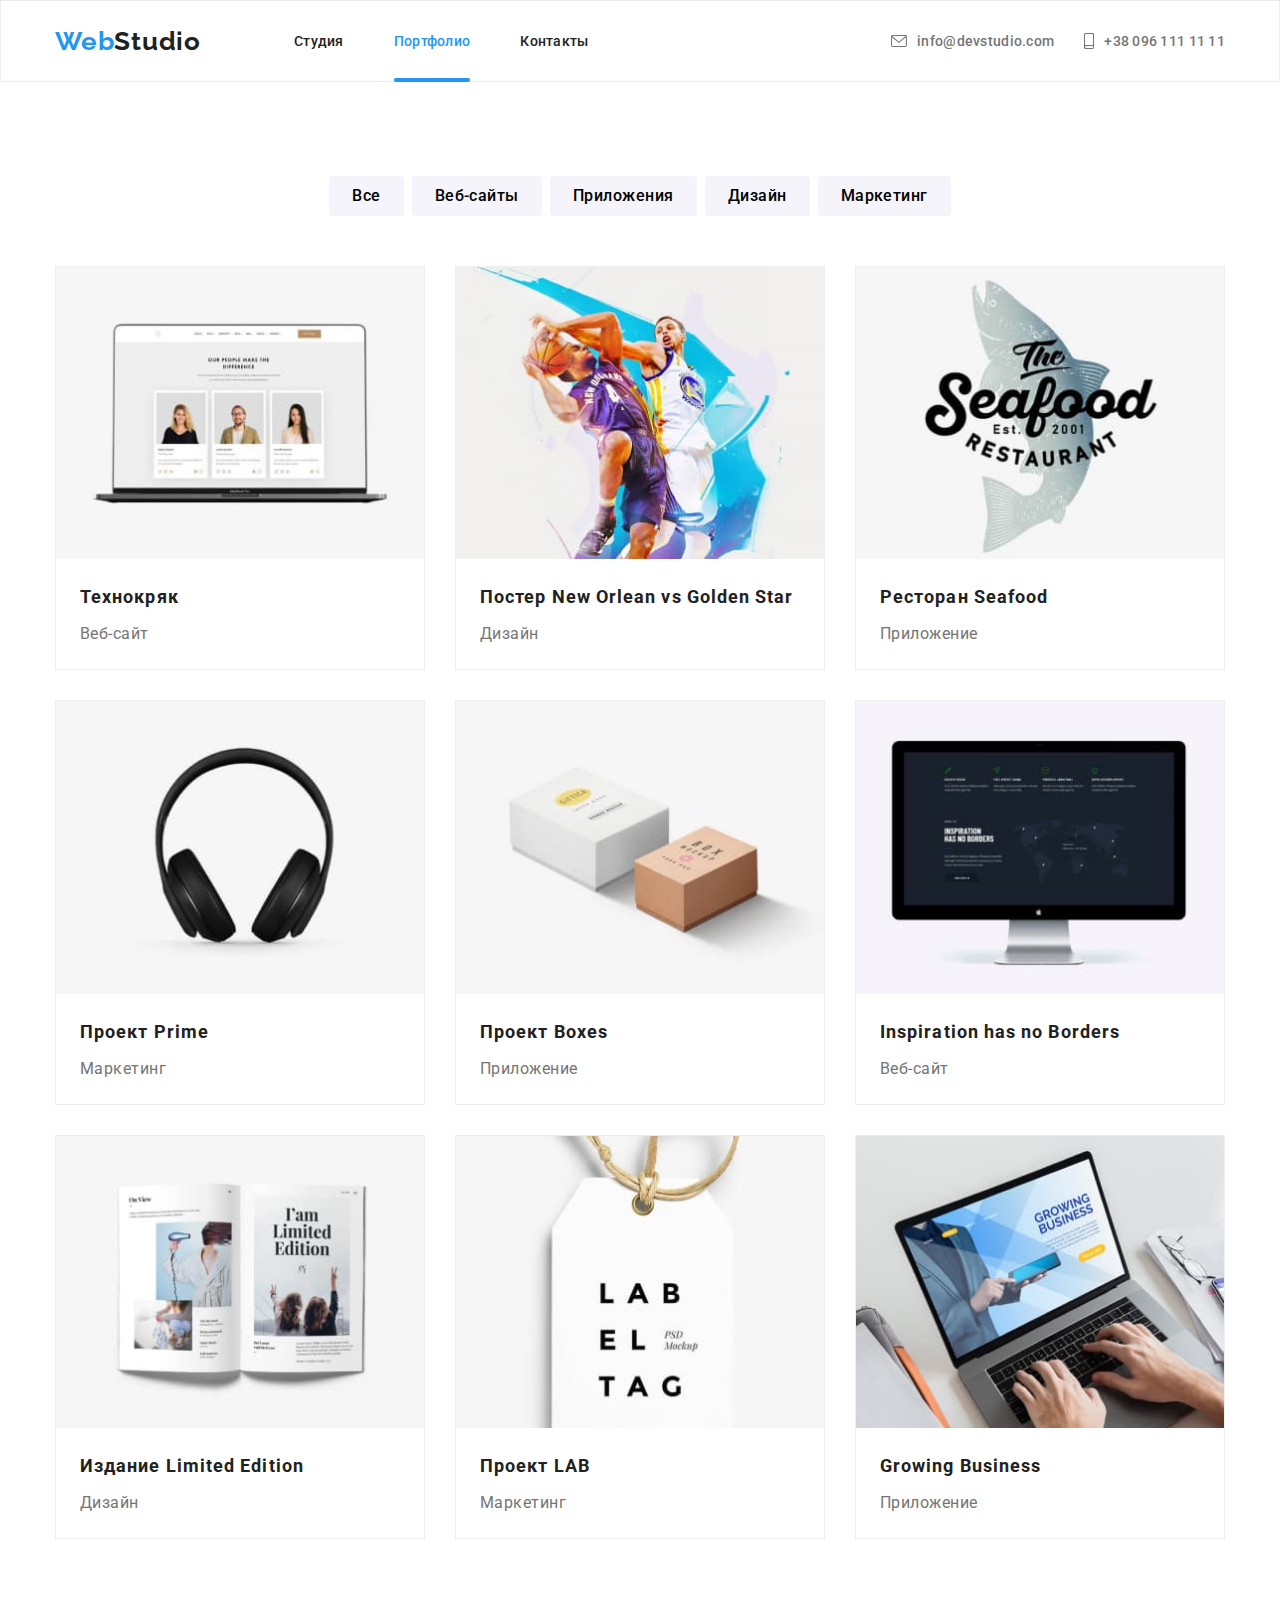
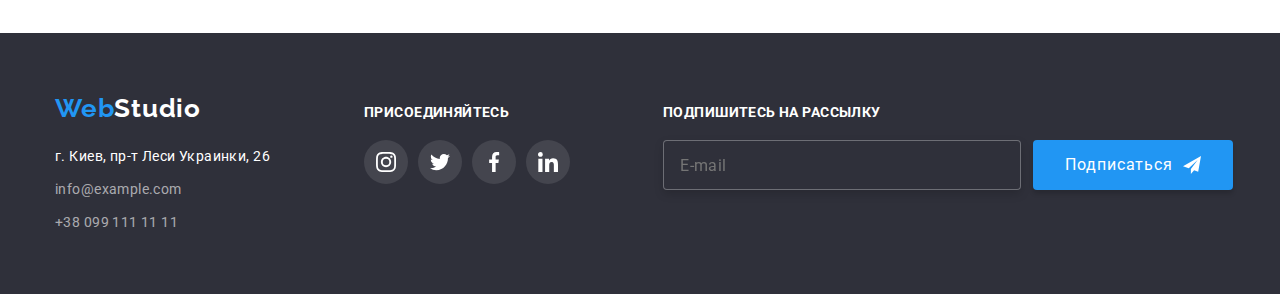
==== commit 23646ffa: "hw07-v4" ====
--- a/portfolio.html
+++ b/portfolio.html
@@ -16,27 +16,27 @@
     <link rel="stylesheet" href="./css/main.min.css">
   </head>   
   <body>
-    <header class="section section-header"> 
-      <div class="container list">  
-      <nav class="nav list">
+    <header class="page-head"> 
+      <div class="container head-container">  
+      <nav class="nav">
         <a class="logo" href="./index.html"><span class="logo__accent">Web</span>Studio</a>
-        <ul class="nav__list list">
+        <ul class="nav__list">
           <li class="nav__item"><a href="./index.html" class="nav__link">Студия</a></li>
           <li class="nav__item"><a href="./portfolio.html" class="nav__current-link">Портфолио</a></li>
           <li class="nav__item"><a href="#" class="nav__link">Контакты</a></li>
         </ul>   
       </nav> 
-      <ul class="contacts list">   
-        <li class="contacts__first-item">
-          <a class="contacts__link link" href="mailto:info@devstudio.com">
+      <ul class="contacts">   
+        <li class="contacts__item">
+          <a class="contacts__link" href="mailto:info@devstudio.com">
             <svg class="contacts__icon" width="16px" height="12px">
               <use href="./images/icons.svg#mail"></use>
             </svg>
             <p>info@devstudio.com</p>
           </a>
         </li>
-        <li>
-          <a class="contacts__link link" href="tel:+380961111111">
+        <li class="contacts__item">
+          <a class="contacts__link" href="tel:+380961111111">
             <svg class="contacts__icon" width="10px" height="16px">
               <use href="./images/icons.svg#smartphone"></use>
             </svg>
@@ -49,12 +49,12 @@
     <main>
       <section class="project">
         <div class="container">
-        <ul class="project__filter-list">
-          <li><button class="project__filter-button">Все</button></li>
-          <li><button class="project__filter-button">Веб-сайты</button></li>
-          <li><button class="project__filter-button">Приложения</button></li>
-          <li><button class="project__filter-button">Дизайн</button></li>
-          <li><button class="project__filter-button">Маркетинг</button></li>
+        <ul class="filter">
+          <li><button class="filter__button">Все</button></li>
+          <li><button class="filter__button">Веб-сайты</button></li>
+          <li><button class="filter__button">Приложения</button></li>
+          <li><button class="filter__button">Дизайн</button></li>
+          <li><button class="filter__button">Маркетинг</button></li>
         </ul>
         <ul class="project__list">
           <li class="project__item">
@@ -187,9 +187,9 @@
         </div>
       </section>
     </main>
-    <footer class="section footer-section">
-      <div class="container footer">
-        <div class="footer-contacts footer__div">
+    <footer class="footer-section">
+      <div class="container footer__container">
+        <div class="footer-contacts">
           <a href="./index.html" class="logo footer-contacts__logo"><span class="logo__accent">Web</span>Studio</a>
           <address>
             <p>г. Киев, пр-т Леси Украинки, 26</p>
@@ -199,7 +199,7 @@
             </ul>
           </address>          
         </div>
-        <div class="footer-social-links footer__div">
+        <div class="footer-social-links">
           <p class="footer-social-links__topic footer__topic">Присоединяйтесь</p>
           <ul class="footer-social-links__list social-link">
             <li class="footer-social-links__item">
@@ -232,7 +232,7 @@
             </li>
           </ul>  
         </div>
-        <div class="footer__div"> 
+        <div> 
           <p class="footer__topic">Подпишитесь на рассылку</p>
           <div class="footer-signup">
              <div>
--- a/css/main.min.css
+++ b/css/main.min.css
@@ -1,2 +1,2 @@
-/*! modern-normalize v1.0.0 | MIT License | https://github.com/sindresorhus/modern-normalize */*,*::before,*::after{-webkit-box-sizing:border-box;box-sizing:border-box}:root{-moz-tab-size:4;-o-tab-size:4;tab-size:4}html{line-height:1.15;-webkit-text-size-adjust:100%}body{margin:0;padding:0}img{display:block;max-width:100%;height:auto}hr{height:0;color:inherit}abbr[title]{-webkit-text-decoration:underline dotted;text-decoration:underline dotted}b,strong{font-weight:bolder}code,kbd,samp,pre{font-family:ui-monospace, SFMono-Regular, Consolas, "Liberation Mono", Menlo, monospace;font-size:1em}small{font-size:80%}sub,sup{font-size:75%;line-height:0;position:relative;vertical-align:baseline}sub{bottom:-0.25em}sup{top:-0.5em}table{text-indent:0;border-color:inherit}button,input,optgroup,select,textarea{font-family:inherit;font-size:100%;line-height:1.15;margin:0}address{font-style:normal}ul{list-style:none;padding:0;margin:0}a{text-decoration:none}button,select{text-transform:none}button,[type="button"],[type="reset"],[type="submit"]{-webkit-appearance:button}::-moz-focus-inner{border-style:none;padding:0}:-moz-focusring{outline:1px dotted ButtonText}:-moz-ui-invalid{box-shadow:none}legend{padding:0}progress{vertical-align:baseline}::-webkit-inner-spin-button,::-webkit-outer-spin-button{height:auto}[type="search"]{-webkit-appearance:textfield;outline-offset:-2px}::-webkit-search-decoration{-webkit-appearance:none}::-webkit-file-upload-button{-webkit-appearance:button;font:inherit}summary{display:list-item}*{margin:0;padding:0;-webkit-box-sizing:border-box;box-sizing:border-box}body{font-family:'Roboto', sans-serif;color:#212121;font-style:normal;font-weight:400;font-size:14px;padding-left:0px}address p{margin:20px 0 0 0}textarea{resize:none}.logo{font-family:'Raleway', sans-serif;font-weight:700;font-size:26px;line-height:31px;letter-spacing:0.03em;outline:none;color:#212121;margin-right:93px}.logo__accent{color:#2196F3}.list{display:-webkit-box;display:-ms-flexbox;display:flex;list-style-type:none;-webkit-box-align:center;-ms-flex-align:center;align-items:center}.nav__list :not(:last-child){margin-right:50px}.nav__item{position:relative}.nav__link{display:block;padding:32px 0;font-weight:500;line-height:16px;letter-spacing:0.02em;outline:none;color:#212121;-webkit-transition:color 250ms cubic-bezier(0.4, 0, 0.2, 1);transition:color 250ms cubic-bezier(0.4, 0, 0.2, 1)}.nav__link:visited{color:#212121}.nav__link:hover{color:#2196F3;-webkit-transition:color 250ms cubic-bezier(0.4, 0, 0.2, 1);transition:color 250ms cubic-bezier(0.4, 0, 0.2, 1)}.nav__link:focus{color:#2196F3;-webkit-transition:color 250ms cubic-bezier(0.4, 0, 0.2, 1);transition:color 250ms cubic-bezier(0.4, 0, 0.2, 1)}.nav__current-link{position:relative;display:block;padding:32px 0;font-weight:500;line-height:16px;letter-spacing:0.02em;outline:none;color:#2196F3;-webkit-transition:color 250ms cubic-bezier(0.4, 0, 0.2, 1);transition:color 250ms cubic-bezier(0.4, 0, 0.2, 1)}.nav__current-link::after{position:absolute;left:0;bottom:-1px;content:'';width:100%;height:4px;background-color:#2196F3;border-radius:2px}.button{display:-webkit-box;display:-ms-flexbox;display:flex;-webkit-box-align:center;-ms-flex-align:center;align-items:center;text-align:center}.header-section{position:-webkit-sticky;position:sticky;display:-webkit-box;display:-ms-flexbox;display:flex;top:-1px;z-index:2;background-color:#fff;color:#212121;padding:0;border:1px solid #ECECEC}.container{width:1200px;padding:0 15px;margin:0 auto;border-width:1px}.container:focus{outline:none}.contacts{margin-left:auto}.contacts__first-item{margin-right:30px}.contacts__icon{margin-right:10px;fill:currentColor}.contacts__link{color:#757575;font-weight:500;line-height:16px;letter-spacing:0.02em;outline:none;-webkit-transition:color 250ms cubic-bezier(0.4, 0, 0.2, 1);transition:color 250ms cubic-bezier(0.4, 0, 0.2, 1)}.contacts__link.link{display:-webkit-box;display:-ms-flexbox;display:flex;-webkit-box-align:center;-ms-flex-align:center;align-items:center;-webkit-box-pack:center;-ms-flex-pack:center;justify-content:center;white-space:nowrap}.contacts__link:visited{color:#757575}.contacts__link:hover{color:#2196F3;-webkit-transition:color 250ms cubic-bezier(0.4, 0, 0.2, 1);transition:color 250ms cubic-bezier(0.4, 0, 0.2, 1)}.contacts__link:focus{color:#2196F3;-webkit-transition:color 250ms cubic-bezier(0.4, 0, 0.2, 1);transition:color 250ms cubic-bezier(0.4, 0, 0.2, 1)}.footer-section{background-color:#2F303A;color:#fff;line-height:24px;letter-spacing:0.03em;padding:60px 0}.footer{display:-webkit-box;display:-ms-flexbox;display:flex;-webkit-box-align:center;-ms-flex-align:center;align-items:center}.footer__div{margin-bottom:auto}.footer__topic{font-weight:700;line-height:16px;letter-spacing:0.03em;text-transform:uppercase;margin:12px 0 20px 0}.footer-contacts{margin-right:70px}.footer-contacts__logo{color:#fff}.footer-contacts__list{margin:0;display:-webkit-box;display:-ms-flexbox;display:flex;-webkit-box-orient:vertical;-webkit-box-direction:normal;-ms-flex-direction:column;flex-direction:column}.footer-contacts__item{margin-top:9px}.footer-contacts__link{color:rgba(255,255,255,0.6);outline:none;line-height:24px;letter-spacing:0.03em;-webkit-transition:color 250ms cubic-bezier(0.4, 0, 0.2, 1);transition:color 250ms cubic-bezier(0.4, 0, 0.2, 1)}.footer-contacts__link:visited{color:rgba(255,255,255,0.6)}.footer-contacts__link:hover{color:#2196F3;-webkit-transition:color 250ms cubic-bezier(0.4, 0, 0.2, 1);transition:color 250ms cubic-bezier(0.4, 0, 0.2, 1)}.footer-contacts__link:focus{color:#2196F3;-webkit-transition:color 250ms cubic-bezier(0.4, 0, 0.2, 1);transition:color 250ms cubic-bezier(0.4, 0, 0.2, 1)}.footer-social-links{margin-right:93px}.footer-social-links__item{fill:#fff;background-color:rgba(255,255,255,0.1);border-radius:50%;outline:none}.footer-social-links__item:visited{fill:#fff;background-color:rgba(255,255,255,0.1)}.footer-social-links__item:hover,.footer-social-links__item:focus{background-color:#2196F3;border-radius:50%;outline:none;-webkit-transition:background-color 250ms cubic-bezier(0.4, 0, 0.2, 1);transition:background-color 250ms cubic-bezier(0.4, 0, 0.2, 1)}.footer-social-links__item .social-link-a :visited{fill:#fff}.footer-signup{display:-webkit-box;display:-ms-flexbox;display:flex;-webkit-box-align:center;-ms-flex-align:center;align-items:center;-webkit-box-pack:center;-ms-flex-pack:center;justify-content:center;white-space:nowrap}.footer-signup__input{width:358px;height:50px;padding:15px 16px;border:1px solid rgba(255,255,255,0.3);-webkit-box-sizing:border-box;box-sizing:border-box;-webkit-filter:drop-shadow(0px 4px 4px rgba(0,0,0,0.15));filter:drop-shadow(0px 4px 4px rgba(0,0,0,0.15));border-radius:4px;color:rgba(255,255,255,0.6);font-size:16px;line-height:20px;letter-spacing:0.03em;background-color:#2F303A;margin-right:12px}.footer-signup__button{width:200px;height:50px;display:-webkit-box;display:-ms-flexbox;display:flex;-webkit-box-align:center;-ms-flex-align:center;align-items:center;-webkit-box-pack:center;-ms-flex-pack:center;justify-content:center;font-size:16px;line-height:30px;letter-spacing:0.06em;color:currentColor;background-color:#2196F3;-webkit-box-shadow:0px 4px 4px rgba(0,0,0,0.15);box-shadow:0px 4px 4px rgba(0,0,0,0.15);border-radius:4px;border:currentColor}.footer-signup__icon{margin-left:10px;fill:currentColor}.project{padding:94px 0}.project__filter-list{display:-webkit-box;display:-ms-flexbox;display:flex;-webkit-box-pack:center;-ms-flex-pack:center;justify-content:center;text-align:center;margin:0 0 50px 0}.project__filter-list :not(:last-child){margin-right:8px}.project__filter-button{font-weight:500;font-size:16px;line-height:26px;text-align:center;letter-spacing:0.03em;background-color:#F5F4FA;padding:6px 22px;border:1px solid #F5F4FA;border-radius:4px;-webkit-transition:color 250ms cubic-bezier(0.4, 0, 0.2, 1),background-color 250ms cubic-bezier(0.4, 0, 0.2, 1),border 250ms cubic-bezier(0.4, 0, 0.2, 1);transition:color 250ms cubic-bezier(0.4, 0, 0.2, 1),background-color 250ms cubic-bezier(0.4, 0, 0.2, 1),border 250ms cubic-bezier(0.4, 0, 0.2, 1)}.project__filter-button:focus{color:#fff;background-color:#2196F3;outline:none;-webkit-box-shadow:0px 3px 1px rgba(0,0,0,0.1),0px 1px 2px rgba(0,0,0,0.08),0px 2px 2px rgba(0,0,0,0.12);box-shadow:0px 3px 1px rgba(0,0,0,0.1),0px 1px 2px rgba(0,0,0,0.08),0px 2px 2px rgba(0,0,0,0.12);border:1px solid #2196F3;-webkit-transition:color 250ms cubic-bezier(0.4, 0, 0.2, 1),background-color 250ms cubic-bezier(0.4, 0, 0.2, 1),border 250ms cubic-bezier(0.4, 0, 0.2, 1),-webkit-box-shadow 250ms cubic-bezier(0.4, 0, 0.2, 1);transition:color 250ms cubic-bezier(0.4, 0, 0.2, 1),background-color 250ms cubic-bezier(0.4, 0, 0.2, 1),border 250ms cubic-bezier(0.4, 0, 0.2, 1),-webkit-box-shadow 250ms cubic-bezier(0.4, 0, 0.2, 1);transition:color 250ms cubic-bezier(0.4, 0, 0.2, 1),box-shadow 250ms cubic-bezier(0.4, 0, 0.2, 1),background-color 250ms cubic-bezier(0.4, 0, 0.2, 1),border 250ms cubic-bezier(0.4, 0, 0.2, 1);transition:color 250ms cubic-bezier(0.4, 0, 0.2, 1),box-shadow 250ms cubic-bezier(0.4, 0, 0.2, 1),background-color 250ms cubic-bezier(0.4, 0, 0.2, 1),border 250ms cubic-bezier(0.4, 0, 0.2, 1),-webkit-box-shadow 250ms cubic-bezier(0.4, 0, 0.2, 1)}.project__filter-button:hover{color:#fff;background-color:#2196F3;outline:none;-webkit-box-shadow:0px 3px 1px rgba(0,0,0,0.1),0px 1px 2px rgba(0,0,0,0.08),0px 2px 2px rgba(0,0,0,0.12);box-shadow:0px 3px 1px rgba(0,0,0,0.1),0px 1px 2px rgba(0,0,0,0.08),0px 2px 2px rgba(0,0,0,0.12);border:1px solid #2196F3;-webkit-transition:color 250ms cubic-bezier(0.4, 0, 0.2, 1),background-color 250ms cubic-bezier(0.4, 0, 0.2, 1),border 250ms cubic-bezier(0.4, 0, 0.2, 1),-webkit-box-shadow 250ms cubic-bezier(0.4, 0, 0.2, 1);transition:color 250ms cubic-bezier(0.4, 0, 0.2, 1),background-color 250ms cubic-bezier(0.4, 0, 0.2, 1),border 250ms cubic-bezier(0.4, 0, 0.2, 1),-webkit-box-shadow 250ms cubic-bezier(0.4, 0, 0.2, 1);transition:color 250ms cubic-bezier(0.4, 0, 0.2, 1),box-shadow 250ms cubic-bezier(0.4, 0, 0.2, 1),background-color 250ms cubic-bezier(0.4, 0, 0.2, 1),border 250ms cubic-bezier(0.4, 0, 0.2, 1);transition:color 250ms cubic-bezier(0.4, 0, 0.2, 1),box-shadow 250ms cubic-bezier(0.4, 0, 0.2, 1),background-color 250ms cubic-bezier(0.4, 0, 0.2, 1),border 250ms cubic-bezier(0.4, 0, 0.2, 1),-webkit-box-shadow 250ms cubic-bezier(0.4, 0, 0.2, 1)}.project__list{display:-webkit-box;display:-ms-flexbox;display:flex;-ms-flex-wrap:wrap;flex-wrap:wrap;margin-top:calc(-1 * 30px);margin-left:calc(-1 * 30px)}.project__item{-ms-flex-preferred-size:calc(100% / 3 - 30px);flex-basis:calc(100% / 3 - 30px);margin-top:30px;margin-left:30px;border:1px solid #eee}.project__item:hover{-webkit-box-shadow:none;box-shadow:none;-webkit-box-shadow:0px 1px 1px rgba(0,0,0,0.12),0px 4px 4px rgba(0,0,0,0.06),1px 4px 6px rgba(0,0,0,0.16);box-shadow:0px 1px 1px rgba(0,0,0,0.12),0px 4px 4px rgba(0,0,0,0.06),1px 4px 6px rgba(0,0,0,0.16)}.project__item:hover .project__description-hover{opacity:1;-webkit-transform:translatey(0);transform:translatey(0);-webkit-transition:opacity 250ms cubic-bezier(0.4, 0, 0.2, 1),-webkit-transform 250ms cubic-bezier(0.4, 0, 0.2, 1);transition:opacity 250ms cubic-bezier(0.4, 0, 0.2, 1),-webkit-transform 250ms cubic-bezier(0.4, 0, 0.2, 1);transition:transform 250ms cubic-bezier(0.4, 0, 0.2, 1),opacity 250ms cubic-bezier(0.4, 0, 0.2, 1);transition:transform 250ms cubic-bezier(0.4, 0, 0.2, 1),opacity 250ms cubic-bezier(0.4, 0, 0.2, 1),-webkit-transform 250ms cubic-bezier(0.4, 0, 0.2, 1)}.project__item:focus{border:none;outline:none;-webkit-box-shadow:0px 1px 1px rgba(0,0,0,0.12),0px 4px 4px rgba(0,0,0,0.06),1px 4px 6px rgba(0,0,0,0.16);box-shadow:0px 1px 1px rgba(0,0,0,0.12),0px 4px 4px rgba(0,0,0,0.06),1px 4px 6px rgba(0,0,0,0.16)}.project__item:focus .project__description-hover{opacity:1;-webkit-transform:translatey(0);transform:translatey(0);-webkit-transition:opacity 250ms cubic-bezier(0.4, 0, 0.2, 1),-webkit-transform 250ms cubic-bezier(0.4, 0, 0.2, 1);transition:opacity 250ms cubic-bezier(0.4, 0, 0.2, 1),-webkit-transform 250ms cubic-bezier(0.4, 0, 0.2, 1);transition:transform 250ms cubic-bezier(0.4, 0, 0.2, 1),opacity 250ms cubic-bezier(0.4, 0, 0.2, 1);transition:transform 250ms cubic-bezier(0.4, 0, 0.2, 1),opacity 250ms cubic-bezier(0.4, 0, 0.2, 1),-webkit-transform 250ms cubic-bezier(0.4, 0, 0.2, 1)}.project__link{display:block;color:currentColor}.project__image{position:relative;overflow:hidden}.project__description-hover{position:absolute;padding:63px 24px;width:100%;height:100%;top:0;left:0;background:rgba(33,150,243,0.9);font-size:18px;line-height:28px;letter-spacing:0.03em;color:#fff;outline:none;border:none;opacity:0;-webkit-transform:translatey(100%);transform:translatey(100%);-webkit-transition:opacity 250ms cubic-bezier(0.4, 0, 0.2, 1),-webkit-transform 250ms cubic-bezier(0.4, 0, 0.2, 1);transition:opacity 250ms cubic-bezier(0.4, 0, 0.2, 1),-webkit-transform 250ms cubic-bezier(0.4, 0, 0.2, 1);transition:transform 250ms cubic-bezier(0.4, 0, 0.2, 1),opacity 250ms cubic-bezier(0.4, 0, 0.2, 1);transition:transform 250ms cubic-bezier(0.4, 0, 0.2, 1),opacity 250ms cubic-bezier(0.4, 0, 0.2, 1),-webkit-transform 250ms cubic-bezier(0.4, 0, 0.2, 1)}.project__content{padding:20px 24px}.project__name{font-weight:700;font-size:18px;line-height:36px;letter-spacing:0.06em;margin-bottom:4px}.project__type{font-size:16px;line-height:30px;letter-spacing:0.03em;color:#757575}.title{background-color:#2F303A;text-align:center;padding:200px 0;max-width:1600px;height:600px;margin:0 auto;background-image:-webkit-gradient(linear, left top, right top, from(rgba(47,48,58,0.4)), to(rgba(47,48,58,0.4))),url("../images/hero-background.jpg");background-image:linear-gradient(to right, rgba(47,48,58,0.4), rgba(47,48,58,0.4)),url("../images/hero-background.jpg");background-repeat:no-repeat;background-position:center;background-size:cover}.title__name{max-width:696px;margin:0 auto;text-align:center;color:#fff;font-weight:900;font-size:44px;line-height:60px;letter-spacing:0.06em;text-transform:uppercase}.title__button{background-color:#2196F3;font-weight:700;font-size:16px;line-height:30px;letter-spacing:0.06em;color:#fff;padding:10px 32px;margin-top:30px;border:1px solid #2196F3;border-radius:4px;-webkit-box-shadow:0px 4px 4px rgba(0,0,0,0.15);box-shadow:0px 4px 4px rgba(0,0,0,0.15)}.decision{padding:94px 0}.decision__list{display:-webkit-box;display:-ms-flexbox;display:flex;-webkit-box-align:center;-ms-flex-align:center;align-items:center}.decision__item{margin-right:30px}.decision__card{margin:0}.decision__icon-div{display:-webkit-box;display:-ms-flexbox;display:flex;width:270px;height:120px;-webkit-box-pack:center;-ms-flex-pack:center;justify-content:center;-webkit-box-align:center;-ms-flex-align:center;align-items:center;margin:0 0 30px 0;background-color:#F5F4FA;fill:text-main-dark}.decision__description{margin:0}.decision__description-name{font-weight:700;font-size:14px;line-height:16px;letter-spacing:0.03em;text-transform:uppercase;margin:0 0 10px 0}.decision__description-text{display:block;width:270px;color:#757575;line-height:24px;letter-spacing:0.03em;margin:0;text-transform:none}.subtitle{font-weight:700;font-size:36px;line-height:42px;text-align:center;letter-spacing:0.03em;margin:0 0 50px 0}.scope{padding-bottom:94px}.scope__list{display:-webkit-box;display:-ms-flexbox;display:flex}.scope__list :last-child{margin-right:0}.scope__item{margin-right:30px}.scope__thumb{position:relative;width:370px}.scope__name{position:absolute;bottom:0;text-align:center;width:100%;padding:27px  0;font-weight:bold;font-size:14px;line-height:16px;letter-spacing:0.03em;text-transform:uppercase;color:#fff;background:rgba(47,48,58,0.8)}.clients{padding:94px  0}.clients__list{display:-webkit-box;display:-ms-flexbox;display:flex}.clients__list :hover{fill:#2196F3;border-color:#2196F3;-webkit-transition:border-color 250ms cubic-bezier(0.4, 0, 0.2, 1),fill 250ms cubic-bezier(0.4, 0, 0.2, 1);transition:border-color 250ms cubic-bezier(0.4, 0, 0.2, 1),fill 250ms cubic-bezier(0.4, 0, 0.2, 1)}.clients__list :focus{fill:#2196F3;border-color:#2196F3;outline:none;-webkit-transition:border-color 250ms cubic-bezier(0.4, 0, 0.2, 1),fill 250ms cubic-bezier(0.4, 0, 0.2, 1);transition:border-color 250ms cubic-bezier(0.4, 0, 0.2, 1),fill 250ms cubic-bezier(0.4, 0, 0.2, 1)}.clients__list :not(:first-child){margin-left:30px}.clients__item{color:#AFB1B8;fill:#AFB1B8}.clients__link{display:-webkit-box;display:-ms-flexbox;display:flex;-webkit-box-align:center;-ms-flex-align:center;align-items:center;-webkit-box-pack:center;-ms-flex-pack:center;justify-content:center;width:170px;height:90px;fill:currentColor;color:currentColor;border:1px  solid  currentColor;-webkit-box-sizing:border-box;box-sizing:border-box;border-radius:4px;cursor:pointer;-webkit-transition:border-color 250ms cubic-bezier(0.4, 0, 0.2, 1),fill 250ms cubic-bezier(0.4, 0, 0.2, 1);transition:border-color 250ms cubic-bezier(0.4, 0, 0.2, 1),fill 250ms cubic-bezier(0.4, 0, 0.2, 1)}.clients__link:visited{fill:currentColor;color:currentColor}.team{background-color:#F5F4FA;padding:94px 0}.team__list{display:-webkit-box;display:-ms-flexbox;display:flex;-webkit-box-align:center;-ms-flex-align:center;align-items:center}.team__list :last-child{margin-right:0}.team__item{margin:0 30px 0 0;background-color:#fff;-webkit-box-shadow:0px 1px 3px rgba(0,0,0,0.12),0px 1px 1px rgba(0,0,0,0.14),0px 2px 1px rgba(0,0,0,0.2);box-shadow:0px 1px 3px rgba(0,0,0,0.12),0px 1px 1px rgba(0,0,0,0.14),0px 2px 1px rgba(0,0,0,0.2);border-radius:0px 0px 4px 4px}.team__photo{width:270px}.team__meta{display:-webkit-box;display:-ms-flexbox;display:flex;-webkit-box-orient:vertical;-webkit-box-direction:normal;-ms-flex-direction:column;flex-direction:column;-webkit-box-align:center;-ms-flex-align:center;align-items:center;font-size:16px;line-height:19px;letter-spacing:0.03em;padding:30px 0}.team__name{font-weight:500;margin-bottom:10px}.team__position{color:#757575;font-size:16px;line-height:19px;text-align:center;letter-spacing:0.03em;margin-bottom:16px}.social-link{display:-webkit-box;display:-ms-flexbox;display:flex;padding:0}.social-link :not(:first-child){margin-left:10px}.social-link__list{color:#AFB1B8;-webkit-transition:color 250ms cubic-bezier(0.4, 0, 0.2, 1);transition:color 250ms cubic-bezier(0.4, 0, 0.2, 1)}.social-link__list :visited{color:#AFB1B8}.social-link__list :hover,.social-link__list :focus{border-radius:50%;fill:#fff;background-color:#2196F3;outline:none;-webkit-transition:background-color 250ms cubic-bezier(0.4, 0, 0.2, 1),fill 250ms cubic-bezier(0.4, 0, 0.2, 1);transition:background-color 250ms cubic-bezier(0.4, 0, 0.2, 1),fill 250ms cubic-bezier(0.4, 0, 0.2, 1)}.social-link__link{display:-webkit-box;display:-ms-flexbox;display:flex;-webkit-box-pack:center;-ms-flex-pack:center;justify-content:center;-webkit-box-align:center;-ms-flex-align:center;align-items:center;width:44px;height:44px;fill:currentColor;color:currentColor;border-radius:50%;-webkit-transition:background-color 250ms cubic-bezier(0.4, 0, 0.2, 1),fill 250ms cubic-bezier(0.4, 0, 0.2, 1);transition:background-color 250ms cubic-bezier(0.4, 0, 0.2, 1),fill 250ms cubic-bezier(0.4, 0, 0.2, 1)}.social-link__link :hover,.social-link__link :focus{border-radius:0;background-color:#2196f3;-webkit-transition:background-color 250ms cubic-bezier(0.4, 0, 0.2, 1),fill 250ms cubic-bezier(0.4, 0, 0.2, 1);transition:background-color 250ms cubic-bezier(0.4, 0, 0.2, 1),fill 250ms cubic-bezier(0.4, 0, 0.2, 1)}.social-link__icon{border-color:none}.backdrop{position:fixed;top:0;left:0;width:100%;height:100%;background:rgba(0,0,0,0.2);z-index:3;opacity:1;-webkit-transition:opacity 250ms cubic-bezier(0.4, 0, 0.2, 1);transition:opacity 250ms cubic-bezier(0.4, 0, 0.2, 1)}.backdrop.is-hidden{visibility:hidden;opacity:0;pointer-events:none;-webkit-transition:opacity 250ms cubic-bezier(0.4, 0, 0.2, 1),visibility 250ms cubic-bezier(0.4, 0, 0.2, 1);transition:opacity 250ms cubic-bezier(0.4, 0, 0.2, 1),visibility 250ms cubic-bezier(0.4, 0, 0.2, 1)}.backdrop.is-hidden .modal{-webkit-transform:translate(-50%, -50%) scale(0.1);transform:translate(-50%, -50%) scale(0.1);-webkit-transition:-webkit-transform 250ms cubic-bezier(0.4, 0, 0.2, 1);transition:-webkit-transform 250ms cubic-bezier(0.4, 0, 0.2, 1);transition:transform 250ms cubic-bezier(0.4, 0, 0.2, 1);transition:transform 250ms cubic-bezier(0.4, 0, 0.2, 1), -webkit-transform 250ms cubic-bezier(0.4, 0, 0.2, 1)}.modal{position:absolute;top:50%;left:50%;-webkit-transform:translate(-50%, -50%) scale(1);transform:translate(-50%, -50%) scale(1);width:528px;height:581px;background:#fff;-webkit-box-shadow:0px 1px 3px rgba(0,0,0,0.12),0px 1px 1px rgba(0,0,0,0.14),0px 2px 1px rgba(0,0,0,0.2);box-shadow:0px 1px 3px rgba(0,0,0,0.12),0px 1px 1px rgba(0,0,0,0.14),0px 2px 1px rgba(0,0,0,0.2);border-radius:4px;overflow-y:auto;-webkit-transition:-webkit-transform 250ms cubic-bezier(0.4, 0, 0.2, 1);transition:-webkit-transform 250ms cubic-bezier(0.4, 0, 0.2, 1);transition:transform 250ms cubic-bezier(0.4, 0, 0.2, 1);transition:transform 250ms cubic-bezier(0.4, 0, 0.2, 1), -webkit-transform 250ms cubic-bezier(0.4, 0, 0.2, 1)}.modal__close-button{position:absolute;top:8px;right:8px;padding:6px;display:-webkit-box;display:-ms-flexbox;display:flex;-webkit-box-pack:center;-ms-flex-pack:center;justify-content:center;-webkit-box-align:center;-ms-flex-align:center;align-items:center;border-radius:50%;border:1px solid rgba(0,0,0,0.1);fill:#000000;outline:none;-webkit-transition:fill 250ms cubic-bezier(0.4, 0, 0.2, 1);transition:fill 250ms cubic-bezier(0.4, 0, 0.2, 1)}.modal__close-div :hover{fill:#2196F3;cursor:pointer;-webkit-transition:fill 250ms cubic-bezier(0.4, 0, 0.2, 1);transition:fill 250ms cubic-bezier(0.4, 0, 0.2, 1)}.modal__close-div :focus{fill:#2196F3;cursor:pointer;-webkit-transition:fill 250ms cubic-bezier(0.4, 0, 0.2, 1);transition:fill 250ms cubic-bezier(0.4, 0, 0.2, 1)}.signup-form{width:448px;margin:40px auto}.signup-form__list{display:-webkit-box;display:-ms-flexbox;display:flex;-webkit-box-orient:vertical;-webkit-box-direction:normal;-ms-flex-direction:column;flex-direction:column;-webkit-box-align:center;-ms-flex-align:center;align-items:center}.signup-form__title{display:block;text-align:center;font-weight:700;font-size:20px;line-height:23px;letter-spacing:0.03em;margin-bottom:12px}.signup-form__item{margin-bottom:10px;width:100%}.signup-form__item :hover{cursor:pointer;border-color:#2196F3;outline:none;-webkit-transition:border-color 250ms cubic-bezier(0.4, 0, 0.2, 1);transition:border-color 250ms cubic-bezier(0.4, 0, 0.2, 1)}.signup-form__item :focus{cursor:pointer;border-color:#2196F3;outline:none;-webkit-transition:border-color 250ms cubic-bezier(0.4, 0, 0.2, 1);transition:border-color 250ms cubic-bezier(0.4, 0, 0.2, 1)}.signup-form__item :hover>.signup-form__icon{fill:#2196F3;-webkit-transition:fill 250ms cubic-bezier(0.4, 0, 0.2, 1);transition:fill 250ms cubic-bezier(0.4, 0, 0.2, 1)}.signup-form__item :focus>.signup-form__icon{fill:#2196F3;-webkit-transition:fill 250ms cubic-bezier(0.4, 0, 0.2, 1);transition:fill 250ms cubic-bezier(0.4, 0, 0.2, 1)}.signup__comment{margin-bottom:20px;padding:0}.signup-form__agreement{display:block;margin-bottom:30px}.signup-form__checkbox--default{-webkit-appearance:none;-moz-appearance:none;appearance:none;position:absolute;top:0;left:0}.signup-form__checkbox--default:checked+.signup-form__checkbox-icon{border:none;border-radius:2px;background-color:#2196F3;fill:#2196F3}.signup-form__checkbox-icon{margin-right:7px;border:2px solid #212121;border-radius:2px;background-color:#fff;fill:#fff}.signup-form__label{margin-bottom:4px;font-size:12px;line-height:14px;letter-spacing:0.01em;color:#757575}.signup-form__agreement-label{position:relative;display:-webkit-box;display:-ms-flexbox;display:flex;-webkit-box-pack:center;-ms-flex-pack:center;justify-content:center;-webkit-box-align:center;-ms-flex-align:center;align-items:center;margin-bottom:0;font-size:14px;line-height:24px;letter-spacing:0.03em}.signup-form__agreement-text{margin:0;padding:0}.signup-form__agreement-link{color:#2196F3;text-decoration:underline}.signup-form__input{border:1px solid rgba(33,33,33,0.2);border-radius:4px;width:100%;height:40px;padding-left:42px;-webkit-transition:border-color 250ms cubic-bezier(0.4, 0, 0.2, 1);transition:border-color 250ms cubic-bezier(0.4, 0, 0.2, 1)}.signup-form__input.comment-input{height:120px;padding:12px 16px;font-size:12px;line-height:14px;letter-spacing:0.01em}.signup-form__div{position:relative}.signup-form__icon{position:absolute;top:50%;-webkit-transform:translateY(-50%);transform:translateY(-50%);left:12px;fill:#212121;-webkit-transition:fill 250ms cubic-bezier(0.4, 0, 0.2, 1);transition:fill 250ms cubic-bezier(0.4, 0, 0.2, 1)}.signup-form__item-button{padding:0;margin:0}.signup-form__button{width:200px;height:50px;font-weight:700;font-size:16px;line-height:30px;letter-spacing:0.06em;color:#fff;background:#188CE8;-webkit-box-shadow:0px 4px 4px rgba(0,0,0,0.15);box-shadow:0px 4px 4px rgba(0,0,0,0.15);border-radius:4px;border-color:#2196F3;margin:0;padding:0}
+/*! modern-normalize v1.0.0 | MIT License | https://github.com/sindresorhus/modern-normalize */*,*::before,*::after{-webkit-box-sizing:border-box;box-sizing:border-box}:root{-moz-tab-size:4;-o-tab-size:4;tab-size:4}html{line-height:1.15;-webkit-text-size-adjust:100%}body{margin:0;padding:0}img{display:block;max-width:100%;height:auto}hr{height:0;color:inherit}abbr[title]{-webkit-text-decoration:underline dotted;text-decoration:underline dotted}b,strong{font-weight:bolder}code,kbd,samp,pre{font-family:ui-monospace, SFMono-Regular, Consolas, "Liberation Mono", Menlo, monospace;font-size:1em}small{font-size:80%}sub,sup{font-size:75%;line-height:0;position:relative;vertical-align:baseline}sub{bottom:-0.25em}sup{top:-0.5em}table{text-indent:0;border-color:inherit}button,input,optgroup,select,textarea{font-family:inherit;font-size:100%;line-height:1.15;margin:0}address{font-style:normal}ul{list-style:none;padding:0;margin:0}a{text-decoration:none}button,select{text-transform:none}button,[type="button"],[type="reset"],[type="submit"]{-webkit-appearance:button}::-moz-focus-inner{border-style:none;padding:0}:-moz-focusring{outline:1px dotted ButtonText}:-moz-ui-invalid{box-shadow:none}legend{padding:0}progress{vertical-align:baseline}::-webkit-inner-spin-button,::-webkit-outer-spin-button{height:auto}[type="search"]{-webkit-appearance:textfield;outline-offset:-2px}::-webkit-search-decoration{-webkit-appearance:none}::-webkit-file-upload-button{-webkit-appearance:button;font:inherit}summary{display:list-item}*{margin:0;padding:0;-webkit-box-sizing:border-box;box-sizing:border-box}body{font-family:'Roboto', sans-serif;color:#212121;font-style:normal;font-weight:400;font-size:14px;padding-left:0px}address p{margin:20px 0 0 0}textarea{resize:none}.logo{font-family:'Raleway', sans-serif;font-weight:700;font-size:26px;line-height:31px;letter-spacing:0.03em;outline:none;color:#212121;margin-right:93px}.logo__accent{color:#2196F3}.nav{display:-webkit-box;display:-ms-flexbox;display:flex;-webkit-box-align:center;-ms-flex-align:center;align-items:center}.nav__list{display:-webkit-box;display:-ms-flexbox;display:flex;-webkit-box-align:center;-ms-flex-align:center;align-items:center}.nav__list :not(:last-child){margin-right:50px}.nav__item{position:relative}.nav__link{display:block;padding:32px 0;font-weight:500;line-height:16px;letter-spacing:0.02em;outline:none;color:#212121;-webkit-transition:color 250ms cubic-bezier(0.4, 0, 0.2, 1);transition:color 250ms cubic-bezier(0.4, 0, 0.2, 1)}.nav__link:visited{color:#212121}.nav__link:hover{color:#2196F3;-webkit-transition:color 250ms cubic-bezier(0.4, 0, 0.2, 1);transition:color 250ms cubic-bezier(0.4, 0, 0.2, 1)}.nav__link:focus{color:#2196F3;-webkit-transition:color 250ms cubic-bezier(0.4, 0, 0.2, 1);transition:color 250ms cubic-bezier(0.4, 0, 0.2, 1)}.nav__current-link{position:relative;display:block;padding:32px 0;font-weight:500;line-height:16px;letter-spacing:0.02em;outline:none;color:#2196F3;-webkit-transition:color 250ms cubic-bezier(0.4, 0, 0.2, 1);transition:color 250ms cubic-bezier(0.4, 0, 0.2, 1)}.nav__current-link::after{position:absolute;left:0;bottom:-1px;content:'';width:100%;height:4px;background-color:#2196F3;border-radius:2px}.button{display:-webkit-box;display:-ms-flexbox;display:flex;-webkit-box-align:center;-ms-flex-align:center;align-items:center;text-align:center}.page-head{position:-webkit-sticky;position:sticky;top:-1px;z-index:2;background-color:#fff;color:#212121;padding:0;border:1px solid #ECECEC}.container{width:1200px;padding:0 15px;margin:0 auto;border-width:1px}.container:focus{outline:none}.head-container{display:-webkit-box;display:-ms-flexbox;display:flex;-webkit-box-align:center;-ms-flex-align:center;align-items:center}.contacts{display:-webkit-box;display:-ms-flexbox;display:flex;-webkit-box-align:center;-ms-flex-align:center;align-items:center;margin-left:auto}.contacts__icon{margin-left:30px;margin-right:10px;fill:currentColor}.contacts__link{display:-webkit-box;display:-ms-flexbox;display:flex;-webkit-box-align:center;-ms-flex-align:center;align-items:center;-webkit-box-pack:center;-ms-flex-pack:center;justify-content:center;white-space:nowrap;color:#757575;font-weight:500;line-height:16px;letter-spacing:0.02em;outline:none;-webkit-transition:color 250ms cubic-bezier(0.4, 0, 0.2, 1);transition:color 250ms cubic-bezier(0.4, 0, 0.2, 1)}.contacts__link:visited{color:#757575}.contacts__link:hover{color:#2196F3;-webkit-transition:color 250ms cubic-bezier(0.4, 0, 0.2, 1);transition:color 250ms cubic-bezier(0.4, 0, 0.2, 1)}.contacts__link:focus{color:#2196F3;-webkit-transition:color 250ms cubic-bezier(0.4, 0, 0.2, 1);transition:color 250ms cubic-bezier(0.4, 0, 0.2, 1)}.footer-section{background-color:#2F303A;color:#fff;line-height:24px;letter-spacing:0.03em;padding:60px 0}.footer__container{display:-webkit-box;display:-ms-flexbox;display:flex;-webkit-box-align:baseline;-ms-flex-align:baseline;align-items:baseline}.footer__topic{font-weight:700;line-height:16px;letter-spacing:0.03em;text-transform:uppercase;margin:0 0 20px 0}.footer-contacts{margin-right:70px}.footer-contacts__logo{color:#fff}.footer-contacts__list{margin:0;display:-webkit-box;display:-ms-flexbox;display:flex;-webkit-box-orient:vertical;-webkit-box-direction:normal;-ms-flex-direction:column;flex-direction:column}.footer-contacts__item{margin-top:9px}.footer-contacts__link{color:rgba(255,255,255,0.6);outline:none;line-height:24px;letter-spacing:0.03em;-webkit-transition:color 250ms cubic-bezier(0.4, 0, 0.2, 1);transition:color 250ms cubic-bezier(0.4, 0, 0.2, 1)}.footer-contacts__link:visited{color:rgba(255,255,255,0.6)}.footer-contacts__link:hover{color:#2196F3;-webkit-transition:color 250ms cubic-bezier(0.4, 0, 0.2, 1);transition:color 250ms cubic-bezier(0.4, 0, 0.2, 1)}.footer-contacts__link:focus{color:#2196F3;-webkit-transition:color 250ms cubic-bezier(0.4, 0, 0.2, 1);transition:color 250ms cubic-bezier(0.4, 0, 0.2, 1)}.footer-social-links{margin-right:93px}.footer-social-links__item{fill:#fff;background-color:rgba(255,255,255,0.1);border-radius:50%;outline:none}.footer-social-links__item:visited{fill:#fff;background-color:rgba(255,255,255,0.1)}.footer-social-links__item:hover,.footer-social-links__item:focus{background-color:#2196F3;border-radius:50%;outline:none;-webkit-transition:background-color 250ms cubic-bezier(0.4, 0, 0.2, 1);transition:background-color 250ms cubic-bezier(0.4, 0, 0.2, 1)}.footer-social-links__item .social-link-a :visited{fill:#fff}.footer-signup{display:-webkit-box;display:-ms-flexbox;display:flex;-webkit-box-align:center;-ms-flex-align:center;align-items:center;-webkit-box-pack:center;-ms-flex-pack:center;justify-content:center;white-space:nowrap}.footer-signup__input{width:358px;height:50px;padding:15px 16px;border:1px solid rgba(255,255,255,0.3);-webkit-box-sizing:border-box;box-sizing:border-box;-webkit-filter:drop-shadow(0px 4px 4px rgba(0,0,0,0.15));filter:drop-shadow(0px 4px 4px rgba(0,0,0,0.15));border-radius:4px;color:rgba(255,255,255,0.6);font-size:16px;line-height:20px;letter-spacing:0.03em;background-color:#2F303A;margin-right:12px}.footer-signup__button{width:200px;height:50px;display:-webkit-box;display:-ms-flexbox;display:flex;-webkit-box-align:center;-ms-flex-align:center;align-items:center;-webkit-box-pack:center;-ms-flex-pack:center;justify-content:center;font-size:16px;line-height:30px;letter-spacing:0.06em;color:currentColor;background-color:#2196F3;-webkit-box-shadow:0px 4px 4px rgba(0,0,0,0.15);box-shadow:0px 4px 4px rgba(0,0,0,0.15);border-radius:4px;border:currentColor}.footer-signup__icon{margin-left:10px;fill:currentColor}.filter{display:-webkit-box;display:-ms-flexbox;display:flex;-webkit-box-pack:center;-ms-flex-pack:center;justify-content:center;text-align:center;margin:0 0 50px 0}.filter :not(:last-child){margin-right:8px}.filter__button{font-weight:500;font-size:16px;line-height:26px;text-align:center;letter-spacing:0.03em;background-color:#F5F4FA;padding:6px 22px;border:1px solid #F5F4FA;border-radius:4px;-webkit-transition:color 250ms cubic-bezier(0.4, 0, 0.2, 1),background-color 250ms cubic-bezier(0.4, 0, 0.2, 1),border 250ms cubic-bezier(0.4, 0, 0.2, 1);transition:color 250ms cubic-bezier(0.4, 0, 0.2, 1),background-color 250ms cubic-bezier(0.4, 0, 0.2, 1),border 250ms cubic-bezier(0.4, 0, 0.2, 1)}.filter__button:focus{color:#fff;background-color:#2196F3;outline:none;-webkit-box-shadow:0px 3px 1px rgba(0,0,0,0.1),0px 1px 2px rgba(0,0,0,0.08),0px 2px 2px rgba(0,0,0,0.12);box-shadow:0px 3px 1px rgba(0,0,0,0.1),0px 1px 2px rgba(0,0,0,0.08),0px 2px 2px rgba(0,0,0,0.12);border:1px solid #2196F3;-webkit-transition:color 250ms cubic-bezier(0.4, 0, 0.2, 1),background-color 250ms cubic-bezier(0.4, 0, 0.2, 1),border 250ms cubic-bezier(0.4, 0, 0.2, 1),-webkit-box-shadow 250ms cubic-bezier(0.4, 0, 0.2, 1);transition:color 250ms cubic-bezier(0.4, 0, 0.2, 1),background-color 250ms cubic-bezier(0.4, 0, 0.2, 1),border 250ms cubic-bezier(0.4, 0, 0.2, 1),-webkit-box-shadow 250ms cubic-bezier(0.4, 0, 0.2, 1);transition:color 250ms cubic-bezier(0.4, 0, 0.2, 1),box-shadow 250ms cubic-bezier(0.4, 0, 0.2, 1),background-color 250ms cubic-bezier(0.4, 0, 0.2, 1),border 250ms cubic-bezier(0.4, 0, 0.2, 1);transition:color 250ms cubic-bezier(0.4, 0, 0.2, 1),box-shadow 250ms cubic-bezier(0.4, 0, 0.2, 1),background-color 250ms cubic-bezier(0.4, 0, 0.2, 1),border 250ms cubic-bezier(0.4, 0, 0.2, 1),-webkit-box-shadow 250ms cubic-bezier(0.4, 0, 0.2, 1)}.filter__button:hover{color:#fff;background-color:#2196F3;outline:none;-webkit-box-shadow:0px 3px 1px rgba(0,0,0,0.1),0px 1px 2px rgba(0,0,0,0.08),0px 2px 2px rgba(0,0,0,0.12);box-shadow:0px 3px 1px rgba(0,0,0,0.1),0px 1px 2px rgba(0,0,0,0.08),0px 2px 2px rgba(0,0,0,0.12);border:1px solid #2196F3;-webkit-transition:color 250ms cubic-bezier(0.4, 0, 0.2, 1),background-color 250ms cubic-bezier(0.4, 0, 0.2, 1),border 250ms cubic-bezier(0.4, 0, 0.2, 1),-webkit-box-shadow 250ms cubic-bezier(0.4, 0, 0.2, 1);transition:color 250ms cubic-bezier(0.4, 0, 0.2, 1),background-color 250ms cubic-bezier(0.4, 0, 0.2, 1),border 250ms cubic-bezier(0.4, 0, 0.2, 1),-webkit-box-shadow 250ms cubic-bezier(0.4, 0, 0.2, 1);transition:color 250ms cubic-bezier(0.4, 0, 0.2, 1),box-shadow 250ms cubic-bezier(0.4, 0, 0.2, 1),background-color 250ms cubic-bezier(0.4, 0, 0.2, 1),border 250ms cubic-bezier(0.4, 0, 0.2, 1);transition:color 250ms cubic-bezier(0.4, 0, 0.2, 1),box-shadow 250ms cubic-bezier(0.4, 0, 0.2, 1),background-color 250ms cubic-bezier(0.4, 0, 0.2, 1),border 250ms cubic-bezier(0.4, 0, 0.2, 1),-webkit-box-shadow 250ms cubic-bezier(0.4, 0, 0.2, 1)}.project{padding:94px 0}.project__list{display:-webkit-box;display:-ms-flexbox;display:flex;-ms-flex-wrap:wrap;flex-wrap:wrap;margin-top:calc(-1 * 30px);margin-left:calc(-1 * 30px)}.project__item{-ms-flex-preferred-size:calc(100% / 3 - 30px);flex-basis:calc(100% / 3 - 30px);margin-top:30px;margin-left:30px;border:1px solid #eee}.project__item:hover{-webkit-box-shadow:0px 1px 1px rgba(0,0,0,0.12),0px 4px 4px rgba(0,0,0,0.06),1px 4px 6px rgba(0,0,0,0.16);box-shadow:0px 1px 1px rgba(0,0,0,0.12),0px 4px 4px rgba(0,0,0,0.06),1px 4px 6px rgba(0,0,0,0.16)}.project__item:hover .project__description-hover{opacity:1;-webkit-transform:translatey(0);transform:translatey(0);-webkit-transition:opacity 250ms cubic-bezier(0.4, 0, 0.2, 1),-webkit-transform 250ms cubic-bezier(0.4, 0, 0.2, 1);transition:opacity 250ms cubic-bezier(0.4, 0, 0.2, 1),-webkit-transform 250ms cubic-bezier(0.4, 0, 0.2, 1);transition:transform 250ms cubic-bezier(0.4, 0, 0.2, 1),opacity 250ms cubic-bezier(0.4, 0, 0.2, 1);transition:transform 250ms cubic-bezier(0.4, 0, 0.2, 1),opacity 250ms cubic-bezier(0.4, 0, 0.2, 1),-webkit-transform 250ms cubic-bezier(0.4, 0, 0.2, 1)}.project__item:focus{border:none;outline:none;-webkit-box-shadow:0px 1px 1px rgba(0,0,0,0.12),0px 4px 4px rgba(0,0,0,0.06),1px 4px 6px rgba(0,0,0,0.16);box-shadow:0px 1px 1px rgba(0,0,0,0.12),0px 4px 4px rgba(0,0,0,0.06),1px 4px 6px rgba(0,0,0,0.16)}.project__item:focus .project__description-hover{opacity:1;-webkit-transform:translatey(0);transform:translatey(0);-webkit-transition:opacity 250ms cubic-bezier(0.4, 0, 0.2, 1),-webkit-transform 250ms cubic-bezier(0.4, 0, 0.2, 1);transition:opacity 250ms cubic-bezier(0.4, 0, 0.2, 1),-webkit-transform 250ms cubic-bezier(0.4, 0, 0.2, 1);transition:transform 250ms cubic-bezier(0.4, 0, 0.2, 1),opacity 250ms cubic-bezier(0.4, 0, 0.2, 1);transition:transform 250ms cubic-bezier(0.4, 0, 0.2, 1),opacity 250ms cubic-bezier(0.4, 0, 0.2, 1),-webkit-transform 250ms cubic-bezier(0.4, 0, 0.2, 1)}.project__link{display:block;color:currentColor}.project__image{position:relative;overflow:hidden}.project__description-hover{position:absolute;padding:63px 24px;width:100%;height:100%;top:0;left:0;background:rgba(33,150,243,0.9);font-size:18px;line-height:28px;letter-spacing:0.03em;color:#fff;outline:none;border:none;opacity:0;-webkit-transform:translatey(100%);transform:translatey(100%);-webkit-transition:opacity 250ms cubic-bezier(0.4, 0, 0.2, 1),-webkit-transform 250ms cubic-bezier(0.4, 0, 0.2, 1);transition:opacity 250ms cubic-bezier(0.4, 0, 0.2, 1),-webkit-transform 250ms cubic-bezier(0.4, 0, 0.2, 1);transition:transform 250ms cubic-bezier(0.4, 0, 0.2, 1),opacity 250ms cubic-bezier(0.4, 0, 0.2, 1);transition:transform 250ms cubic-bezier(0.4, 0, 0.2, 1),opacity 250ms cubic-bezier(0.4, 0, 0.2, 1),-webkit-transform 250ms cubic-bezier(0.4, 0, 0.2, 1)}.project__content{padding:20px 24px}.project__name{font-weight:700;font-size:18px;line-height:36px;letter-spacing:0.06em;margin-bottom:4px}.project__type{font-size:16px;line-height:30px;letter-spacing:0.03em;color:#757575}.title{background-color:#2F303A;text-align:center;padding:200px 0;max-width:1600px;height:600px;margin:0 auto;background-image:-webkit-gradient(linear, left top, right top, from(rgba(47,48,58,0.4)), to(rgba(47,48,58,0.4))),url("../images/hero-background.jpg");background-image:linear-gradient(to right, rgba(47,48,58,0.4), rgba(47,48,58,0.4)),url("../images/hero-background.jpg");background-repeat:no-repeat;background-position:center;background-size:cover}.title__name{max-width:696px;margin:0 auto;text-align:center;color:#fff;font-weight:900;font-size:44px;line-height:60px;letter-spacing:0.06em;text-transform:uppercase}.title__button{background-color:#2196F3;font-weight:700;font-size:16px;line-height:30px;letter-spacing:0.06em;color:#fff;padding:10px 32px;margin-top:30px;border:1px solid #2196F3;border-radius:4px;-webkit-box-shadow:0px 4px 4px rgba(0,0,0,0.15);box-shadow:0px 4px 4px rgba(0,0,0,0.15)}.decision{padding:94px 0}.decision__title{display:none;visibility:hidden}.decision__list{display:-webkit-box;display:-ms-flexbox;display:flex;-webkit-box-align:center;-ms-flex-align:center;align-items:center}.decision__item{margin-right:30px}.decision__card{margin:0}.decision__icon-box{display:-webkit-box;display:-ms-flexbox;display:flex;width:270px;height:120px;-webkit-box-pack:center;-ms-flex-pack:center;justify-content:center;-webkit-box-align:center;-ms-flex-align:center;align-items:center;margin:0 0 30px 0;background-color:#F5F4FA;fill:text-main-dark}.decision__description{margin:0}.decision__description-name{font-weight:700;font-size:14px;line-height:16px;letter-spacing:0.03em;text-transform:uppercase;margin:0 0 10px 0}.decision__description-text{display:block;width:270px;color:#757575;line-height:24px;letter-spacing:0.03em;margin:0;text-transform:none}.subtitle{font-weight:700;font-size:36px;line-height:42px;text-align:center;letter-spacing:0.03em;margin:0 0 50px 0}.scope{padding-bottom:94px}.scope__list{display:-webkit-box;display:-ms-flexbox;display:flex}.scope__list :last-child{margin-right:0}.scope__item{margin-right:30px}.scope__thumb{position:relative;width:370px}.scope__name{position:absolute;bottom:0;text-align:center;width:100%;padding:27px  0;font-weight:bold;font-size:14px;line-height:16px;letter-spacing:0.03em;text-transform:uppercase;color:#fff;background:rgba(47,48,58,0.8)}.clients{padding:94px  0}.clients__list{display:-webkit-box;display:-ms-flexbox;display:flex}.clients__list :hover{fill:#2196F3;border-color:#2196F3;-webkit-transition:border-color 250ms cubic-bezier(0.4, 0, 0.2, 1),fill 250ms cubic-bezier(0.4, 0, 0.2, 1);transition:border-color 250ms cubic-bezier(0.4, 0, 0.2, 1),fill 250ms cubic-bezier(0.4, 0, 0.2, 1)}.clients__list :focus{fill:#2196F3;border-color:#2196F3;outline:none;-webkit-transition:border-color 250ms cubic-bezier(0.4, 0, 0.2, 1),fill 250ms cubic-bezier(0.4, 0, 0.2, 1);transition:border-color 250ms cubic-bezier(0.4, 0, 0.2, 1),fill 250ms cubic-bezier(0.4, 0, 0.2, 1)}.clients__list :not(:first-child){margin-left:30px}.clients__item{color:#AFB1B8;fill:#AFB1B8}.clients__link{display:-webkit-box;display:-ms-flexbox;display:flex;-webkit-box-align:center;-ms-flex-align:center;align-items:center;-webkit-box-pack:center;-ms-flex-pack:center;justify-content:center;width:170px;height:90px;fill:currentColor;color:currentColor;border:1px  solid  currentColor;-webkit-box-sizing:border-box;box-sizing:border-box;border-radius:4px;cursor:pointer;-webkit-transition:border-color 250ms cubic-bezier(0.4, 0, 0.2, 1),fill 250ms cubic-bezier(0.4, 0, 0.2, 1);transition:border-color 250ms cubic-bezier(0.4, 0, 0.2, 1),fill 250ms cubic-bezier(0.4, 0, 0.2, 1)}.clients__link:visited{fill:currentColor;color:currentColor}.team{background-color:#F5F4FA;padding:94px 0}.team__list{display:-webkit-box;display:-ms-flexbox;display:flex;-webkit-box-align:center;-ms-flex-align:center;align-items:center}.team__list :last-child{margin-right:0}.team__item{margin:0 30px 0 0;background-color:#fff;-webkit-box-shadow:0px 1px 3px rgba(0,0,0,0.12),0px 1px 1px rgba(0,0,0,0.14),0px 2px 1px rgba(0,0,0,0.2);box-shadow:0px 1px 3px rgba(0,0,0,0.12),0px 1px 1px rgba(0,0,0,0.14),0px 2px 1px rgba(0,0,0,0.2);border-radius:0px 0px 4px 4px}.team__photo{width:270px}.team__meta{display:-webkit-box;display:-ms-flexbox;display:flex;-webkit-box-orient:vertical;-webkit-box-direction:normal;-ms-flex-direction:column;flex-direction:column;-webkit-box-align:center;-ms-flex-align:center;align-items:center;font-size:16px;line-height:19px;letter-spacing:0.03em;padding:30px 32px}.team__name{font-weight:500;margin-bottom:10px}.team__position{color:#757575;font-size:16px;line-height:19px;text-align:center;letter-spacing:0.03em;margin-bottom:16px}.social-link{display:-webkit-box;display:-ms-flexbox;display:flex;padding:0}.social-link :not(:first-child){margin-left:10px}.social-link__list{color:#AFB1B8;-webkit-transition:color 250ms cubic-bezier(0.4, 0, 0.2, 1);transition:color 250ms cubic-bezier(0.4, 0, 0.2, 1)}.social-link__list :visited{color:#AFB1B8}.social-link__list :hover,.social-link__list :focus{border-radius:50%;fill:#fff;background-color:#2196F3;outline:none;-webkit-transition:background-color 250ms cubic-bezier(0.4, 0, 0.2, 1),fill 250ms cubic-bezier(0.4, 0, 0.2, 1);transition:background-color 250ms cubic-bezier(0.4, 0, 0.2, 1),fill 250ms cubic-bezier(0.4, 0, 0.2, 1)}.social-link__link{display:-webkit-box;display:-ms-flexbox;display:flex;-webkit-box-pack:center;-ms-flex-pack:center;justify-content:center;-webkit-box-align:center;-ms-flex-align:center;align-items:center;width:44px;height:44px;fill:currentColor;color:currentColor;border-radius:50%;-webkit-transition:background-color 250ms cubic-bezier(0.4, 0, 0.2, 1),fill 250ms cubic-bezier(0.4, 0, 0.2, 1);transition:background-color 250ms cubic-bezier(0.4, 0, 0.2, 1),fill 250ms cubic-bezier(0.4, 0, 0.2, 1)}.social-link__link :hover,.social-link__link :focus{border-radius:0;background-color:#2196f3;-webkit-transition:background-color 250ms cubic-bezier(0.4, 0, 0.2, 1),fill 250ms cubic-bezier(0.4, 0, 0.2, 1);transition:background-color 250ms cubic-bezier(0.4, 0, 0.2, 1),fill 250ms cubic-bezier(0.4, 0, 0.2, 1)}.social-link__icon{border-color:none}.backdrop{position:fixed;top:0;left:0;width:100%;height:100%;background:rgba(0,0,0,0.2);z-index:3;opacity:1;-webkit-transition:opacity 250ms cubic-bezier(0.4, 0, 0.2, 1);transition:opacity 250ms cubic-bezier(0.4, 0, 0.2, 1)}.backdrop.is-hidden{visibility:hidden;opacity:0;pointer-events:none;-webkit-transition:opacity 250ms cubic-bezier(0.4, 0, 0.2, 1),visibility 250ms cubic-bezier(0.4, 0, 0.2, 1);transition:opacity 250ms cubic-bezier(0.4, 0, 0.2, 1),visibility 250ms cubic-bezier(0.4, 0, 0.2, 1)}.backdrop.is-hidden .modal{-webkit-transform:translate(-50%, -50%) scale(0.1);transform:translate(-50%, -50%) scale(0.1);-webkit-transition:-webkit-transform 250ms cubic-bezier(0.4, 0, 0.2, 1);transition:-webkit-transform 250ms cubic-bezier(0.4, 0, 0.2, 1);transition:transform 250ms cubic-bezier(0.4, 0, 0.2, 1);transition:transform 250ms cubic-bezier(0.4, 0, 0.2, 1), -webkit-transform 250ms cubic-bezier(0.4, 0, 0.2, 1)}.modal{position:absolute;top:50%;left:50%;-webkit-transform:translate(-50%, -50%) scale(1);transform:translate(-50%, -50%) scale(1);width:528px;height:581px;background:#fff;-webkit-box-shadow:0px 1px 3px rgba(0,0,0,0.12),0px 1px 1px rgba(0,0,0,0.14),0px 2px 1px rgba(0,0,0,0.2);box-shadow:0px 1px 3px rgba(0,0,0,0.12),0px 1px 1px rgba(0,0,0,0.14),0px 2px 1px rgba(0,0,0,0.2);border-radius:4px;overflow-y:auto;-webkit-transition:-webkit-transform 250ms cubic-bezier(0.4, 0, 0.2, 1);transition:-webkit-transform 250ms cubic-bezier(0.4, 0, 0.2, 1);transition:transform 250ms cubic-bezier(0.4, 0, 0.2, 1);transition:transform 250ms cubic-bezier(0.4, 0, 0.2, 1), -webkit-transform 250ms cubic-bezier(0.4, 0, 0.2, 1)}.modal__close-button{position:absolute;top:8px;right:8px;padding:6px;display:-webkit-box;display:-ms-flexbox;display:flex;-webkit-box-pack:center;-ms-flex-pack:center;justify-content:center;-webkit-box-align:center;-ms-flex-align:center;align-items:center;border-radius:50%;border:1px solid rgba(0,0,0,0.1);fill:#000000;outline:none;-webkit-transition:fill 250ms cubic-bezier(0.4, 0, 0.2, 1);transition:fill 250ms cubic-bezier(0.4, 0, 0.2, 1)}.modal__close-block :hover{fill:#2196F3;cursor:pointer;-webkit-transition:fill 250ms cubic-bezier(0.4, 0, 0.2, 1);transition:fill 250ms cubic-bezier(0.4, 0, 0.2, 1)}.modal__close-block :focus{fill:#2196F3;cursor:pointer;-webkit-transition:fill 250ms cubic-bezier(0.4, 0, 0.2, 1);transition:fill 250ms cubic-bezier(0.4, 0, 0.2, 1)}.signup-form{width:448px;margin:40px auto}.signup-form__list{display:-webkit-box;display:-ms-flexbox;display:flex;-webkit-box-orient:vertical;-webkit-box-direction:normal;-ms-flex-direction:column;flex-direction:column;-webkit-box-align:center;-ms-flex-align:center;align-items:center}.signup-form__title{display:block;text-align:center;font-weight:700;font-size:20px;line-height:23px;letter-spacing:0.03em;margin-bottom:12px}.signup-form__item{margin-bottom:10px;width:100%}.signup-form__item :hover{cursor:pointer;border-color:#2196F3;outline:none;-webkit-transition:border-color 250ms cubic-bezier(0.4, 0, 0.2, 1);transition:border-color 250ms cubic-bezier(0.4, 0, 0.2, 1)}.signup-form__item :hover .signup-form__icon{fill:#2196F3;-webkit-transition:fill 250ms cubic-bezier(0.4, 0, 0.2, 1);transition:fill 250ms cubic-bezier(0.4, 0, 0.2, 1)}.signup-form__item :focus{cursor:pointer;border-color:#2196F3;outline:none;-webkit-transition:border-color 250ms cubic-bezier(0.4, 0, 0.2, 1);transition:border-color 250ms cubic-bezier(0.4, 0, 0.2, 1)}.signup-form__item :focus .signup-form__icon{fill:#2196F3;-webkit-transition:fill 250ms cubic-bezier(0.4, 0, 0.2, 1);transition:fill 250ms cubic-bezier(0.4, 0, 0.2, 1)}.signup__comment{margin-bottom:20px;padding:0}.signup-form__agreement{display:block;margin-bottom:30px}.signup-form__checkbox--default{-webkit-appearance:none;-moz-appearance:none;appearance:none;position:absolute;top:0;left:0}.signup-form__checkbox--default:checked+.signup-form__checkbox-icon{border:none;border-radius:2px;background-color:#2196F3;fill:#2196F3}.signup-form__checkbox-icon{margin-right:7px;border:2px solid #212121;border-radius:2px;background-color:#fff;fill:#fff}.signup-form__label{margin-bottom:4px;font-size:12px;line-height:14px;letter-spacing:0.01em;color:#757575}.signup-form__agreement-label{position:relative;display:-webkit-box;display:-ms-flexbox;display:flex;-webkit-box-pack:center;-ms-flex-pack:center;justify-content:center;-webkit-box-align:center;-ms-flex-align:center;align-items:center;margin-bottom:0;font-size:14px;line-height:24px;letter-spacing:0.03em}.signup-form__agreement-text{margin:0;padding:0}.signup-form__agreement-link{color:#2196F3;text-decoration:underline}.signup-form__input{border:1px solid rgba(33,33,33,0.2);border-radius:4px;width:100%;height:40px;padding-left:42px;-webkit-transition:border-color 250ms cubic-bezier(0.4, 0, 0.2, 1);transition:border-color 250ms cubic-bezier(0.4, 0, 0.2, 1)}.signup-form__input.comment-input{height:120px;padding:12px 16px;font-size:12px;line-height:14px;letter-spacing:0.01em}.signup-form__block{position:relative}.signup-form__icon{position:absolute;top:50%;-webkit-transform:translateY(-50%);transform:translateY(-50%);left:12px;fill:#212121;-webkit-transition:fill 250ms cubic-bezier(0.4, 0, 0.2, 1);transition:fill 250ms cubic-bezier(0.4, 0, 0.2, 1)}.signup-form__item-button{padding:0;margin:0}.signup-form__button{width:200px;height:50px;font-weight:700;font-size:16px;line-height:30px;letter-spacing:0.06em;color:#fff;background:#188CE8;-webkit-box-shadow:0px 4px 4px rgba(0,0,0,0.15);box-shadow:0px 4px 4px rgba(0,0,0,0.15);border-radius:4px;border-color:#2196F3;margin:0;padding:0}
 /*# sourceMappingURL=main.min.css.map */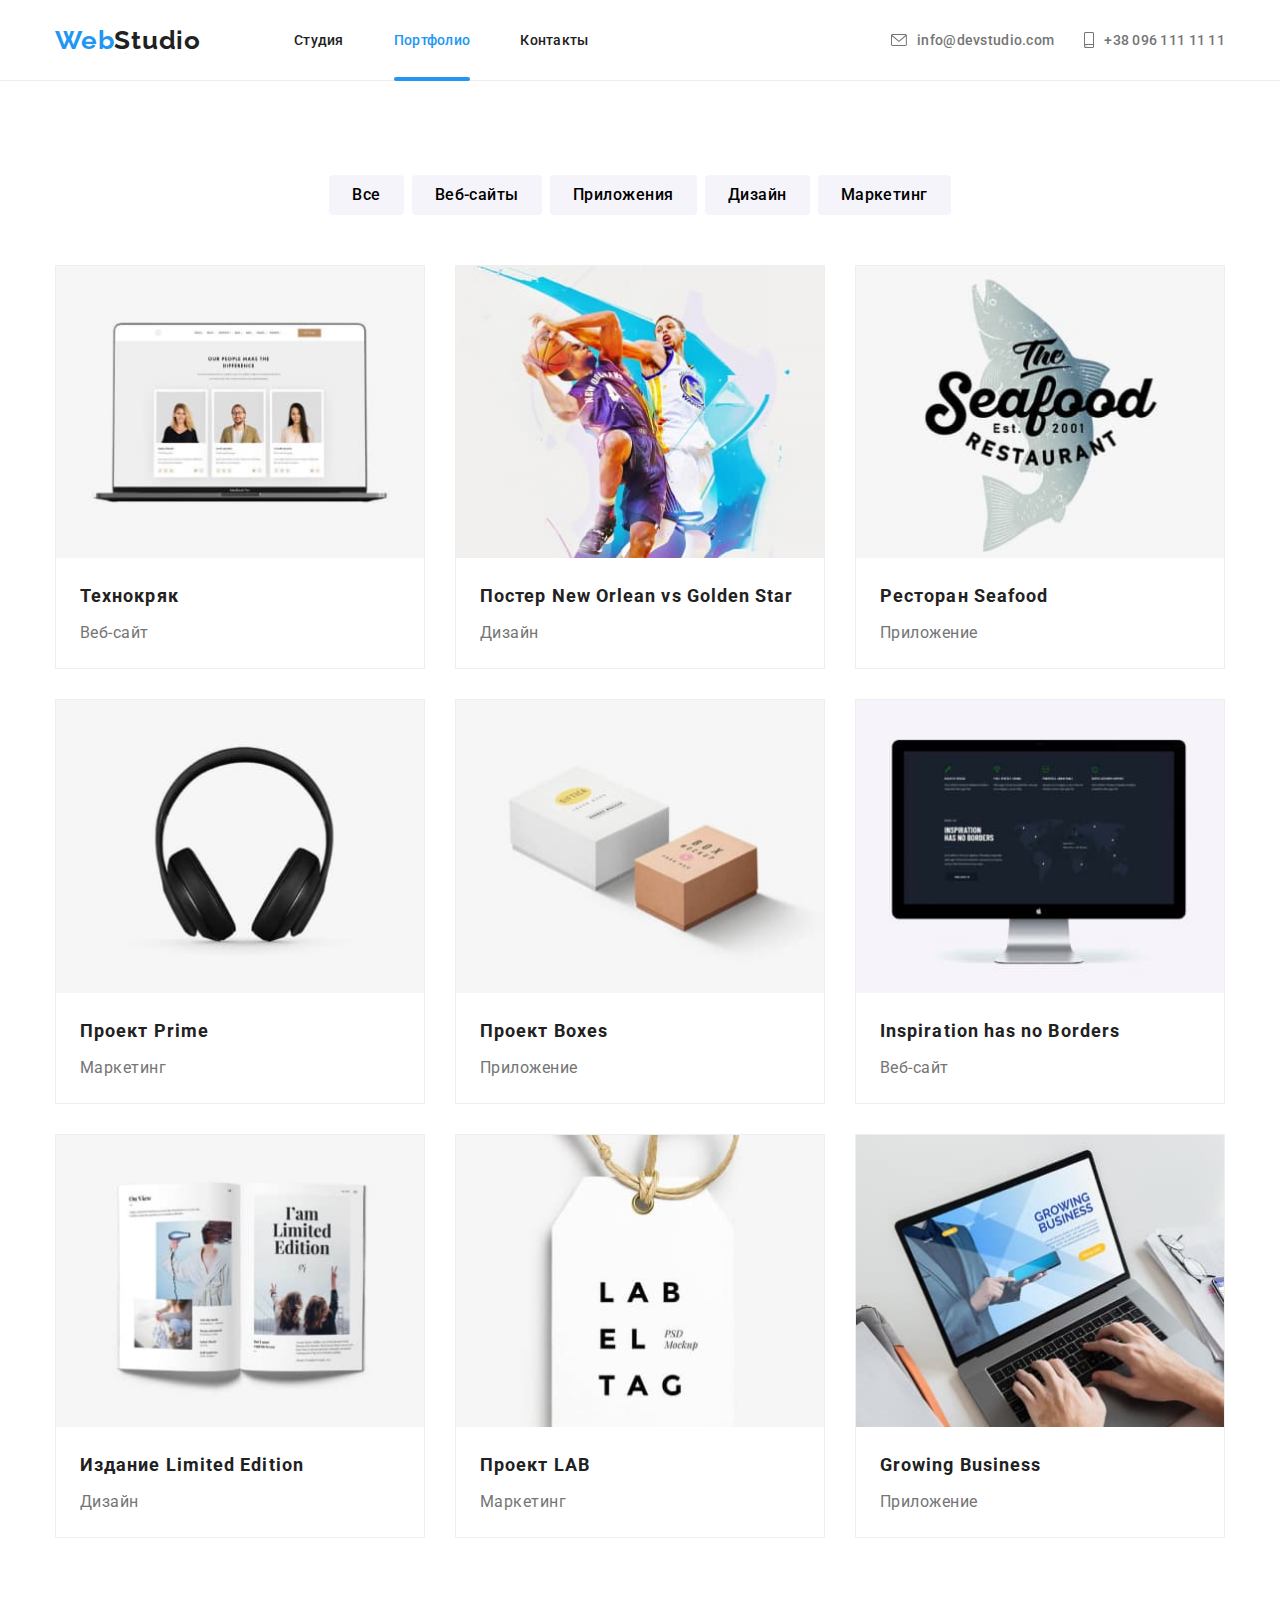
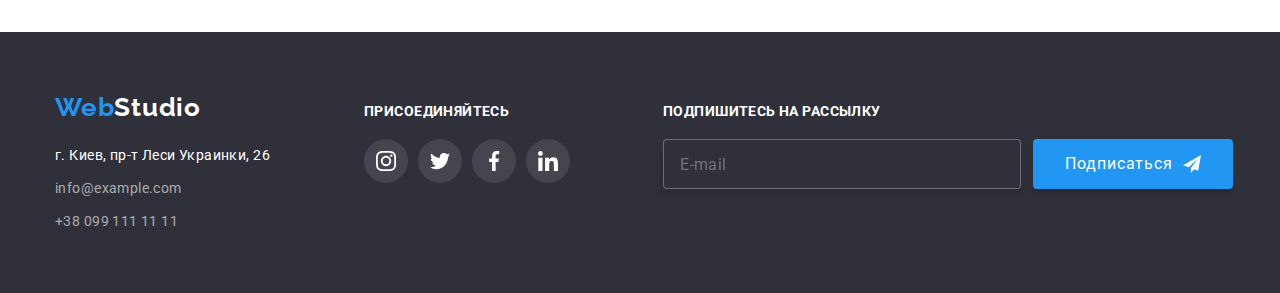
==== commit 7bd3e345: "hw07-v5" ====
--- a/portfolio.html
+++ b/portfolio.html
@@ -49,12 +49,12 @@
     <main>
       <section class="project">
         <div class="container">
-        <ul class="filter">
-          <li><button class="filter__button">Все</button></li>
-          <li><button class="filter__button">Веб-сайты</button></li>
-          <li><button class="filter__button">Приложения</button></li>
-          <li><button class="filter__button">Дизайн</button></li>
-          <li><button class="filter__button">Маркетинг</button></li>
+        <ul class="filters">
+          <li><button class="filters__button">Все</button></li>
+          <li><button class="filters__button">Веб-сайты</button></li>
+          <li><button class="filters__button">Приложения</button></li>
+          <li><button class="filters__button">Дизайн</button></li>
+          <li><button class="filters__button">Маркетинг</button></li>
         </ul>
         <ul class="project__list">
           <li class="project__item">
@@ -192,40 +192,40 @@
         <div class="footer-contacts">
           <a href="./index.html" class="logo footer-contacts__logo"><span class="logo__accent">Web</span>Studio</a>
           <address>
-            <p>г. Киев, пр-т Леси Украинки, 26</p>
+            <p class="footer-contacts__address">г. Киев, пр-т Леси Украинки, 26</p>
             <ul class="footer-contacts__list">
               <li class="footer-contacts__item"><a href="mailto:info@example.com" class="footer-contacts__link">info@example.com</a></li>
               <li class="footer-contacts__item"><a href="tel:+380991111111" class="footer-contacts__link">+38 099 111 11 11</a></li>
             </ul>
           </address>          
         </div>
-        <div class="footer-social-links">
-          <p class="footer-social-links__topic footer__topic">Присоединяйтесь</p>
-          <ul class="footer-social-links__list social-link">
-            <li class="footer-social-links__item">
-              <a class="social-link__link" href="#">
-                <svg class="social-link__icon" width="20px" height="20px">
+        <div class="footer-social">
+          <p class="footer-social__topic footer__topic">Присоединяйтесь</p>
+          <ul class="footer-social__list social-net">
+            <li class="footer-social__item">
+              <a class="social-net__link" href="#">
+                <svg class="social-net__icon" width="20px" height="20px">
                   <use href="./images/icons.svg#instagram"></use>
                 </svg>
               </a>
             </li>
-            <li class="footer-social-links__item">
-              <a class="social-link__link" href="#">
-                <svg class="social-link__icon" width="20px" height="20px">
+            <li class="footer-social__item">
+              <a class="social-net__link" href="#">
+                <svg class="social-net__icon" width="20px" height="20px">
                   <use href="./images/icons.svg#twitter"></use>
                 </svg>
               </a>
             </li>
-            <li class="footer-social-links__item">
-              <a class="social-link__link" href="#">
-                <svg class="social-link__icon" width="20px" height="20px">
+            <li class="footer-social__item">
+              <a class="social-net__link" href="#">
+                <svg class="social-net__icon" width="20px" height="20px">
                   <use href="./images/icons.svg#facebook"></use>
                 </svg>
               </a>
             </li>
-            <li class="footer-social-links__item">
-              <a class="social-link__link" href="#">
-                <svg class="social-link__icon" width="20px" height="20px">
+            <li class="footer-social__item">
+              <a class="social-net__link" href="#">
+                <svg class="social-net__icon" width="20px" height="20px">
                   <use href="./images/icons.svg#linkedin"></use>
                 </svg>
               </a>
--- a/css/main.min.css
+++ b/css/main.min.css
@@ -1,2 +1,2 @@
-/*! modern-normalize v1.0.0 | MIT License | https://github.com/sindresorhus/modern-normalize */*,*::before,*::after{-webkit-box-sizing:border-box;box-sizing:border-box}:root{-moz-tab-size:4;-o-tab-size:4;tab-size:4}html{line-height:1.15;-webkit-text-size-adjust:100%}body{margin:0;padding:0}img{display:block;max-width:100%;height:auto}hr{height:0;color:inherit}abbr[title]{-webkit-text-decoration:underline dotted;text-decoration:underline dotted}b,strong{font-weight:bolder}code,kbd,samp,pre{font-family:ui-monospace, SFMono-Regular, Consolas, "Liberation Mono", Menlo, monospace;font-size:1em}small{font-size:80%}sub,sup{font-size:75%;line-height:0;position:relative;vertical-align:baseline}sub{bottom:-0.25em}sup{top:-0.5em}table{text-indent:0;border-color:inherit}button,input,optgroup,select,textarea{font-family:inherit;font-size:100%;line-height:1.15;margin:0}address{font-style:normal}ul{list-style:none;padding:0;margin:0}a{text-decoration:none}button,select{text-transform:none}button,[type="button"],[type="reset"],[type="submit"]{-webkit-appearance:button}::-moz-focus-inner{border-style:none;padding:0}:-moz-focusring{outline:1px dotted ButtonText}:-moz-ui-invalid{box-shadow:none}legend{padding:0}progress{vertical-align:baseline}::-webkit-inner-spin-button,::-webkit-outer-spin-button{height:auto}[type="search"]{-webkit-appearance:textfield;outline-offset:-2px}::-webkit-search-decoration{-webkit-appearance:none}::-webkit-file-upload-button{-webkit-appearance:button;font:inherit}summary{display:list-item}*{margin:0;padding:0;-webkit-box-sizing:border-box;box-sizing:border-box}body{font-family:'Roboto', sans-serif;color:#212121;font-style:normal;font-weight:400;font-size:14px;padding-left:0px}address p{margin:20px 0 0 0}textarea{resize:none}.logo{font-family:'Raleway', sans-serif;font-weight:700;font-size:26px;line-height:31px;letter-spacing:0.03em;outline:none;color:#212121;margin-right:93px}.logo__accent{color:#2196F3}.nav{display:-webkit-box;display:-ms-flexbox;display:flex;-webkit-box-align:center;-ms-flex-align:center;align-items:center}.nav__list{display:-webkit-box;display:-ms-flexbox;display:flex;-webkit-box-align:center;-ms-flex-align:center;align-items:center}.nav__list :not(:last-child){margin-right:50px}.nav__item{position:relative}.nav__link{display:block;padding:32px 0;font-weight:500;line-height:16px;letter-spacing:0.02em;outline:none;color:#212121;-webkit-transition:color 250ms cubic-bezier(0.4, 0, 0.2, 1);transition:color 250ms cubic-bezier(0.4, 0, 0.2, 1)}.nav__link:visited{color:#212121}.nav__link:hover{color:#2196F3;-webkit-transition:color 250ms cubic-bezier(0.4, 0, 0.2, 1);transition:color 250ms cubic-bezier(0.4, 0, 0.2, 1)}.nav__link:focus{color:#2196F3;-webkit-transition:color 250ms cubic-bezier(0.4, 0, 0.2, 1);transition:color 250ms cubic-bezier(0.4, 0, 0.2, 1)}.nav__current-link{position:relative;display:block;padding:32px 0;font-weight:500;line-height:16px;letter-spacing:0.02em;outline:none;color:#2196F3;-webkit-transition:color 250ms cubic-bezier(0.4, 0, 0.2, 1);transition:color 250ms cubic-bezier(0.4, 0, 0.2, 1)}.nav__current-link::after{position:absolute;left:0;bottom:-1px;content:'';width:100%;height:4px;background-color:#2196F3;border-radius:2px}.button{display:-webkit-box;display:-ms-flexbox;display:flex;-webkit-box-align:center;-ms-flex-align:center;align-items:center;text-align:center}.page-head{position:-webkit-sticky;position:sticky;top:-1px;z-index:2;background-color:#fff;color:#212121;padding:0;border:1px solid #ECECEC}.container{width:1200px;padding:0 15px;margin:0 auto;border-width:1px}.container:focus{outline:none}.head-container{display:-webkit-box;display:-ms-flexbox;display:flex;-webkit-box-align:center;-ms-flex-align:center;align-items:center}.contacts{display:-webkit-box;display:-ms-flexbox;display:flex;-webkit-box-align:center;-ms-flex-align:center;align-items:center;margin-left:auto}.contacts__icon{margin-left:30px;margin-right:10px;fill:currentColor}.contacts__link{display:-webkit-box;display:-ms-flexbox;display:flex;-webkit-box-align:center;-ms-flex-align:center;align-items:center;-webkit-box-pack:center;-ms-flex-pack:center;justify-content:center;white-space:nowrap;color:#757575;font-weight:500;line-height:16px;letter-spacing:0.02em;outline:none;-webkit-transition:color 250ms cubic-bezier(0.4, 0, 0.2, 1);transition:color 250ms cubic-bezier(0.4, 0, 0.2, 1)}.contacts__link:visited{color:#757575}.contacts__link:hover{color:#2196F3;-webkit-transition:color 250ms cubic-bezier(0.4, 0, 0.2, 1);transition:color 250ms cubic-bezier(0.4, 0, 0.2, 1)}.contacts__link:focus{color:#2196F3;-webkit-transition:color 250ms cubic-bezier(0.4, 0, 0.2, 1);transition:color 250ms cubic-bezier(0.4, 0, 0.2, 1)}.footer-section{background-color:#2F303A;color:#fff;line-height:24px;letter-spacing:0.03em;padding:60px 0}.footer__container{display:-webkit-box;display:-ms-flexbox;display:flex;-webkit-box-align:baseline;-ms-flex-align:baseline;align-items:baseline}.footer__topic{font-weight:700;line-height:16px;letter-spacing:0.03em;text-transform:uppercase;margin:0 0 20px 0}.footer-contacts{margin-right:70px}.footer-contacts__logo{color:#fff}.footer-contacts__list{margin:0;display:-webkit-box;display:-ms-flexbox;display:flex;-webkit-box-orient:vertical;-webkit-box-direction:normal;-ms-flex-direction:column;flex-direction:column}.footer-contacts__item{margin-top:9px}.footer-contacts__link{color:rgba(255,255,255,0.6);outline:none;line-height:24px;letter-spacing:0.03em;-webkit-transition:color 250ms cubic-bezier(0.4, 0, 0.2, 1);transition:color 250ms cubic-bezier(0.4, 0, 0.2, 1)}.footer-contacts__link:visited{color:rgba(255,255,255,0.6)}.footer-contacts__link:hover{color:#2196F3;-webkit-transition:color 250ms cubic-bezier(0.4, 0, 0.2, 1);transition:color 250ms cubic-bezier(0.4, 0, 0.2, 1)}.footer-contacts__link:focus{color:#2196F3;-webkit-transition:color 250ms cubic-bezier(0.4, 0, 0.2, 1);transition:color 250ms cubic-bezier(0.4, 0, 0.2, 1)}.footer-social-links{margin-right:93px}.footer-social-links__item{fill:#fff;background-color:rgba(255,255,255,0.1);border-radius:50%;outline:none}.footer-social-links__item:visited{fill:#fff;background-color:rgba(255,255,255,0.1)}.footer-social-links__item:hover,.footer-social-links__item:focus{background-color:#2196F3;border-radius:50%;outline:none;-webkit-transition:background-color 250ms cubic-bezier(0.4, 0, 0.2, 1);transition:background-color 250ms cubic-bezier(0.4, 0, 0.2, 1)}.footer-social-links__item .social-link-a :visited{fill:#fff}.footer-signup{display:-webkit-box;display:-ms-flexbox;display:flex;-webkit-box-align:center;-ms-flex-align:center;align-items:center;-webkit-box-pack:center;-ms-flex-pack:center;justify-content:center;white-space:nowrap}.footer-signup__input{width:358px;height:50px;padding:15px 16px;border:1px solid rgba(255,255,255,0.3);-webkit-box-sizing:border-box;box-sizing:border-box;-webkit-filter:drop-shadow(0px 4px 4px rgba(0,0,0,0.15));filter:drop-shadow(0px 4px 4px rgba(0,0,0,0.15));border-radius:4px;color:rgba(255,255,255,0.6);font-size:16px;line-height:20px;letter-spacing:0.03em;background-color:#2F303A;margin-right:12px}.footer-signup__button{width:200px;height:50px;display:-webkit-box;display:-ms-flexbox;display:flex;-webkit-box-align:center;-ms-flex-align:center;align-items:center;-webkit-box-pack:center;-ms-flex-pack:center;justify-content:center;font-size:16px;line-height:30px;letter-spacing:0.06em;color:currentColor;background-color:#2196F3;-webkit-box-shadow:0px 4px 4px rgba(0,0,0,0.15);box-shadow:0px 4px 4px rgba(0,0,0,0.15);border-radius:4px;border:currentColor}.footer-signup__icon{margin-left:10px;fill:currentColor}.filter{display:-webkit-box;display:-ms-flexbox;display:flex;-webkit-box-pack:center;-ms-flex-pack:center;justify-content:center;text-align:center;margin:0 0 50px 0}.filter :not(:last-child){margin-right:8px}.filter__button{font-weight:500;font-size:16px;line-height:26px;text-align:center;letter-spacing:0.03em;background-color:#F5F4FA;padding:6px 22px;border:1px solid #F5F4FA;border-radius:4px;-webkit-transition:color 250ms cubic-bezier(0.4, 0, 0.2, 1),background-color 250ms cubic-bezier(0.4, 0, 0.2, 1),border 250ms cubic-bezier(0.4, 0, 0.2, 1);transition:color 250ms cubic-bezier(0.4, 0, 0.2, 1),background-color 250ms cubic-bezier(0.4, 0, 0.2, 1),border 250ms cubic-bezier(0.4, 0, 0.2, 1)}.filter__button:focus{color:#fff;background-color:#2196F3;outline:none;-webkit-box-shadow:0px 3px 1px rgba(0,0,0,0.1),0px 1px 2px rgba(0,0,0,0.08),0px 2px 2px rgba(0,0,0,0.12);box-shadow:0px 3px 1px rgba(0,0,0,0.1),0px 1px 2px rgba(0,0,0,0.08),0px 2px 2px rgba(0,0,0,0.12);border:1px solid #2196F3;-webkit-transition:color 250ms cubic-bezier(0.4, 0, 0.2, 1),background-color 250ms cubic-bezier(0.4, 0, 0.2, 1),border 250ms cubic-bezier(0.4, 0, 0.2, 1),-webkit-box-shadow 250ms cubic-bezier(0.4, 0, 0.2, 1);transition:color 250ms cubic-bezier(0.4, 0, 0.2, 1),background-color 250ms cubic-bezier(0.4, 0, 0.2, 1),border 250ms cubic-bezier(0.4, 0, 0.2, 1),-webkit-box-shadow 250ms cubic-bezier(0.4, 0, 0.2, 1);transition:color 250ms cubic-bezier(0.4, 0, 0.2, 1),box-shadow 250ms cubic-bezier(0.4, 0, 0.2, 1),background-color 250ms cubic-bezier(0.4, 0, 0.2, 1),border 250ms cubic-bezier(0.4, 0, 0.2, 1);transition:color 250ms cubic-bezier(0.4, 0, 0.2, 1),box-shadow 250ms cubic-bezier(0.4, 0, 0.2, 1),background-color 250ms cubic-bezier(0.4, 0, 0.2, 1),border 250ms cubic-bezier(0.4, 0, 0.2, 1),-webkit-box-shadow 250ms cubic-bezier(0.4, 0, 0.2, 1)}.filter__button:hover{color:#fff;background-color:#2196F3;outline:none;-webkit-box-shadow:0px 3px 1px rgba(0,0,0,0.1),0px 1px 2px rgba(0,0,0,0.08),0px 2px 2px rgba(0,0,0,0.12);box-shadow:0px 3px 1px rgba(0,0,0,0.1),0px 1px 2px rgba(0,0,0,0.08),0px 2px 2px rgba(0,0,0,0.12);border:1px solid #2196F3;-webkit-transition:color 250ms cubic-bezier(0.4, 0, 0.2, 1),background-color 250ms cubic-bezier(0.4, 0, 0.2, 1),border 250ms cubic-bezier(0.4, 0, 0.2, 1),-webkit-box-shadow 250ms cubic-bezier(0.4, 0, 0.2, 1);transition:color 250ms cubic-bezier(0.4, 0, 0.2, 1),background-color 250ms cubic-bezier(0.4, 0, 0.2, 1),border 250ms cubic-bezier(0.4, 0, 0.2, 1),-webkit-box-shadow 250ms cubic-bezier(0.4, 0, 0.2, 1);transition:color 250ms cubic-bezier(0.4, 0, 0.2, 1),box-shadow 250ms cubic-bezier(0.4, 0, 0.2, 1),background-color 250ms cubic-bezier(0.4, 0, 0.2, 1),border 250ms cubic-bezier(0.4, 0, 0.2, 1);transition:color 250ms cubic-bezier(0.4, 0, 0.2, 1),box-shadow 250ms cubic-bezier(0.4, 0, 0.2, 1),background-color 250ms cubic-bezier(0.4, 0, 0.2, 1),border 250ms cubic-bezier(0.4, 0, 0.2, 1),-webkit-box-shadow 250ms cubic-bezier(0.4, 0, 0.2, 1)}.project{padding:94px 0}.project__list{display:-webkit-box;display:-ms-flexbox;display:flex;-ms-flex-wrap:wrap;flex-wrap:wrap;margin-top:calc(-1 * 30px);margin-left:calc(-1 * 30px)}.project__item{-ms-flex-preferred-size:calc(100% / 3 - 30px);flex-basis:calc(100% / 3 - 30px);margin-top:30px;margin-left:30px;border:1px solid #eee}.project__item:hover{-webkit-box-shadow:0px 1px 1px rgba(0,0,0,0.12),0px 4px 4px rgba(0,0,0,0.06),1px 4px 6px rgba(0,0,0,0.16);box-shadow:0px 1px 1px rgba(0,0,0,0.12),0px 4px 4px rgba(0,0,0,0.06),1px 4px 6px rgba(0,0,0,0.16)}.project__item:hover .project__description-hover{opacity:1;-webkit-transform:translatey(0);transform:translatey(0);-webkit-transition:opacity 250ms cubic-bezier(0.4, 0, 0.2, 1),-webkit-transform 250ms cubic-bezier(0.4, 0, 0.2, 1);transition:opacity 250ms cubic-bezier(0.4, 0, 0.2, 1),-webkit-transform 250ms cubic-bezier(0.4, 0, 0.2, 1);transition:transform 250ms cubic-bezier(0.4, 0, 0.2, 1),opacity 250ms cubic-bezier(0.4, 0, 0.2, 1);transition:transform 250ms cubic-bezier(0.4, 0, 0.2, 1),opacity 250ms cubic-bezier(0.4, 0, 0.2, 1),-webkit-transform 250ms cubic-bezier(0.4, 0, 0.2, 1)}.project__item:focus{border:none;outline:none;-webkit-box-shadow:0px 1px 1px rgba(0,0,0,0.12),0px 4px 4px rgba(0,0,0,0.06),1px 4px 6px rgba(0,0,0,0.16);box-shadow:0px 1px 1px rgba(0,0,0,0.12),0px 4px 4px rgba(0,0,0,0.06),1px 4px 6px rgba(0,0,0,0.16)}.project__item:focus .project__description-hover{opacity:1;-webkit-transform:translatey(0);transform:translatey(0);-webkit-transition:opacity 250ms cubic-bezier(0.4, 0, 0.2, 1),-webkit-transform 250ms cubic-bezier(0.4, 0, 0.2, 1);transition:opacity 250ms cubic-bezier(0.4, 0, 0.2, 1),-webkit-transform 250ms cubic-bezier(0.4, 0, 0.2, 1);transition:transform 250ms cubic-bezier(0.4, 0, 0.2, 1),opacity 250ms cubic-bezier(0.4, 0, 0.2, 1);transition:transform 250ms cubic-bezier(0.4, 0, 0.2, 1),opacity 250ms cubic-bezier(0.4, 0, 0.2, 1),-webkit-transform 250ms cubic-bezier(0.4, 0, 0.2, 1)}.project__link{display:block;color:currentColor}.project__image{position:relative;overflow:hidden}.project__description-hover{position:absolute;padding:63px 24px;width:100%;height:100%;top:0;left:0;background:rgba(33,150,243,0.9);font-size:18px;line-height:28px;letter-spacing:0.03em;color:#fff;outline:none;border:none;opacity:0;-webkit-transform:translatey(100%);transform:translatey(100%);-webkit-transition:opacity 250ms cubic-bezier(0.4, 0, 0.2, 1),-webkit-transform 250ms cubic-bezier(0.4, 0, 0.2, 1);transition:opacity 250ms cubic-bezier(0.4, 0, 0.2, 1),-webkit-transform 250ms cubic-bezier(0.4, 0, 0.2, 1);transition:transform 250ms cubic-bezier(0.4, 0, 0.2, 1),opacity 250ms cubic-bezier(0.4, 0, 0.2, 1);transition:transform 250ms cubic-bezier(0.4, 0, 0.2, 1),opacity 250ms cubic-bezier(0.4, 0, 0.2, 1),-webkit-transform 250ms cubic-bezier(0.4, 0, 0.2, 1)}.project__content{padding:20px 24px}.project__name{font-weight:700;font-size:18px;line-height:36px;letter-spacing:0.06em;margin-bottom:4px}.project__type{font-size:16px;line-height:30px;letter-spacing:0.03em;color:#757575}.title{background-color:#2F303A;text-align:center;padding:200px 0;max-width:1600px;height:600px;margin:0 auto;background-image:-webkit-gradient(linear, left top, right top, from(rgba(47,48,58,0.4)), to(rgba(47,48,58,0.4))),url("../images/hero-background.jpg");background-image:linear-gradient(to right, rgba(47,48,58,0.4), rgba(47,48,58,0.4)),url("../images/hero-background.jpg");background-repeat:no-repeat;background-position:center;background-size:cover}.title__name{max-width:696px;margin:0 auto;text-align:center;color:#fff;font-weight:900;font-size:44px;line-height:60px;letter-spacing:0.06em;text-transform:uppercase}.title__button{background-color:#2196F3;font-weight:700;font-size:16px;line-height:30px;letter-spacing:0.06em;color:#fff;padding:10px 32px;margin-top:30px;border:1px solid #2196F3;border-radius:4px;-webkit-box-shadow:0px 4px 4px rgba(0,0,0,0.15);box-shadow:0px 4px 4px rgba(0,0,0,0.15)}.decision{padding:94px 0}.decision__title{display:none;visibility:hidden}.decision__list{display:-webkit-box;display:-ms-flexbox;display:flex;-webkit-box-align:center;-ms-flex-align:center;align-items:center}.decision__item{margin-right:30px}.decision__card{margin:0}.decision__icon-box{display:-webkit-box;display:-ms-flexbox;display:flex;width:270px;height:120px;-webkit-box-pack:center;-ms-flex-pack:center;justify-content:center;-webkit-box-align:center;-ms-flex-align:center;align-items:center;margin:0 0 30px 0;background-color:#F5F4FA;fill:text-main-dark}.decision__description{margin:0}.decision__description-name{font-weight:700;font-size:14px;line-height:16px;letter-spacing:0.03em;text-transform:uppercase;margin:0 0 10px 0}.decision__description-text{display:block;width:270px;color:#757575;line-height:24px;letter-spacing:0.03em;margin:0;text-transform:none}.subtitle{font-weight:700;font-size:36px;line-height:42px;text-align:center;letter-spacing:0.03em;margin:0 0 50px 0}.scope{padding-bottom:94px}.scope__list{display:-webkit-box;display:-ms-flexbox;display:flex}.scope__list :last-child{margin-right:0}.scope__item{margin-right:30px}.scope__thumb{position:relative;width:370px}.scope__name{position:absolute;bottom:0;text-align:center;width:100%;padding:27px  0;font-weight:bold;font-size:14px;line-height:16px;letter-spacing:0.03em;text-transform:uppercase;color:#fff;background:rgba(47,48,58,0.8)}.clients{padding:94px  0}.clients__list{display:-webkit-box;display:-ms-flexbox;display:flex}.clients__list :hover{fill:#2196F3;border-color:#2196F3;-webkit-transition:border-color 250ms cubic-bezier(0.4, 0, 0.2, 1),fill 250ms cubic-bezier(0.4, 0, 0.2, 1);transition:border-color 250ms cubic-bezier(0.4, 0, 0.2, 1),fill 250ms cubic-bezier(0.4, 0, 0.2, 1)}.clients__list :focus{fill:#2196F3;border-color:#2196F3;outline:none;-webkit-transition:border-color 250ms cubic-bezier(0.4, 0, 0.2, 1),fill 250ms cubic-bezier(0.4, 0, 0.2, 1);transition:border-color 250ms cubic-bezier(0.4, 0, 0.2, 1),fill 250ms cubic-bezier(0.4, 0, 0.2, 1)}.clients__list :not(:first-child){margin-left:30px}.clients__item{color:#AFB1B8;fill:#AFB1B8}.clients__link{display:-webkit-box;display:-ms-flexbox;display:flex;-webkit-box-align:center;-ms-flex-align:center;align-items:center;-webkit-box-pack:center;-ms-flex-pack:center;justify-content:center;width:170px;height:90px;fill:currentColor;color:currentColor;border:1px  solid  currentColor;-webkit-box-sizing:border-box;box-sizing:border-box;border-radius:4px;cursor:pointer;-webkit-transition:border-color 250ms cubic-bezier(0.4, 0, 0.2, 1),fill 250ms cubic-bezier(0.4, 0, 0.2, 1);transition:border-color 250ms cubic-bezier(0.4, 0, 0.2, 1),fill 250ms cubic-bezier(0.4, 0, 0.2, 1)}.clients__link:visited{fill:currentColor;color:currentColor}.team{background-color:#F5F4FA;padding:94px 0}.team__list{display:-webkit-box;display:-ms-flexbox;display:flex;-webkit-box-align:center;-ms-flex-align:center;align-items:center}.team__list :last-child{margin-right:0}.team__item{margin:0 30px 0 0;background-color:#fff;-webkit-box-shadow:0px 1px 3px rgba(0,0,0,0.12),0px 1px 1px rgba(0,0,0,0.14),0px 2px 1px rgba(0,0,0,0.2);box-shadow:0px 1px 3px rgba(0,0,0,0.12),0px 1px 1px rgba(0,0,0,0.14),0px 2px 1px rgba(0,0,0,0.2);border-radius:0px 0px 4px 4px}.team__photo{width:270px}.team__meta{display:-webkit-box;display:-ms-flexbox;display:flex;-webkit-box-orient:vertical;-webkit-box-direction:normal;-ms-flex-direction:column;flex-direction:column;-webkit-box-align:center;-ms-flex-align:center;align-items:center;font-size:16px;line-height:19px;letter-spacing:0.03em;padding:30px 32px}.team__name{font-weight:500;margin-bottom:10px}.team__position{color:#757575;font-size:16px;line-height:19px;text-align:center;letter-spacing:0.03em;margin-bottom:16px}.social-link{display:-webkit-box;display:-ms-flexbox;display:flex;padding:0}.social-link :not(:first-child){margin-left:10px}.social-link__list{color:#AFB1B8;-webkit-transition:color 250ms cubic-bezier(0.4, 0, 0.2, 1);transition:color 250ms cubic-bezier(0.4, 0, 0.2, 1)}.social-link__list :visited{color:#AFB1B8}.social-link__list :hover,.social-link__list :focus{border-radius:50%;fill:#fff;background-color:#2196F3;outline:none;-webkit-transition:background-color 250ms cubic-bezier(0.4, 0, 0.2, 1),fill 250ms cubic-bezier(0.4, 0, 0.2, 1);transition:background-color 250ms cubic-bezier(0.4, 0, 0.2, 1),fill 250ms cubic-bezier(0.4, 0, 0.2, 1)}.social-link__link{display:-webkit-box;display:-ms-flexbox;display:flex;-webkit-box-pack:center;-ms-flex-pack:center;justify-content:center;-webkit-box-align:center;-ms-flex-align:center;align-items:center;width:44px;height:44px;fill:currentColor;color:currentColor;border-radius:50%;-webkit-transition:background-color 250ms cubic-bezier(0.4, 0, 0.2, 1),fill 250ms cubic-bezier(0.4, 0, 0.2, 1);transition:background-color 250ms cubic-bezier(0.4, 0, 0.2, 1),fill 250ms cubic-bezier(0.4, 0, 0.2, 1)}.social-link__link :hover,.social-link__link :focus{border-radius:0;background-color:#2196f3;-webkit-transition:background-color 250ms cubic-bezier(0.4, 0, 0.2, 1),fill 250ms cubic-bezier(0.4, 0, 0.2, 1);transition:background-color 250ms cubic-bezier(0.4, 0, 0.2, 1),fill 250ms cubic-bezier(0.4, 0, 0.2, 1)}.social-link__icon{border-color:none}.backdrop{position:fixed;top:0;left:0;width:100%;height:100%;background:rgba(0,0,0,0.2);z-index:3;opacity:1;-webkit-transition:opacity 250ms cubic-bezier(0.4, 0, 0.2, 1);transition:opacity 250ms cubic-bezier(0.4, 0, 0.2, 1)}.backdrop.is-hidden{visibility:hidden;opacity:0;pointer-events:none;-webkit-transition:opacity 250ms cubic-bezier(0.4, 0, 0.2, 1),visibility 250ms cubic-bezier(0.4, 0, 0.2, 1);transition:opacity 250ms cubic-bezier(0.4, 0, 0.2, 1),visibility 250ms cubic-bezier(0.4, 0, 0.2, 1)}.backdrop.is-hidden .modal{-webkit-transform:translate(-50%, -50%) scale(0.1);transform:translate(-50%, -50%) scale(0.1);-webkit-transition:-webkit-transform 250ms cubic-bezier(0.4, 0, 0.2, 1);transition:-webkit-transform 250ms cubic-bezier(0.4, 0, 0.2, 1);transition:transform 250ms cubic-bezier(0.4, 0, 0.2, 1);transition:transform 250ms cubic-bezier(0.4, 0, 0.2, 1), -webkit-transform 250ms cubic-bezier(0.4, 0, 0.2, 1)}.modal{position:absolute;top:50%;left:50%;-webkit-transform:translate(-50%, -50%) scale(1);transform:translate(-50%, -50%) scale(1);width:528px;height:581px;background:#fff;-webkit-box-shadow:0px 1px 3px rgba(0,0,0,0.12),0px 1px 1px rgba(0,0,0,0.14),0px 2px 1px rgba(0,0,0,0.2);box-shadow:0px 1px 3px rgba(0,0,0,0.12),0px 1px 1px rgba(0,0,0,0.14),0px 2px 1px rgba(0,0,0,0.2);border-radius:4px;overflow-y:auto;-webkit-transition:-webkit-transform 250ms cubic-bezier(0.4, 0, 0.2, 1);transition:-webkit-transform 250ms cubic-bezier(0.4, 0, 0.2, 1);transition:transform 250ms cubic-bezier(0.4, 0, 0.2, 1);transition:transform 250ms cubic-bezier(0.4, 0, 0.2, 1), -webkit-transform 250ms cubic-bezier(0.4, 0, 0.2, 1)}.modal__close-button{position:absolute;top:8px;right:8px;padding:6px;display:-webkit-box;display:-ms-flexbox;display:flex;-webkit-box-pack:center;-ms-flex-pack:center;justify-content:center;-webkit-box-align:center;-ms-flex-align:center;align-items:center;border-radius:50%;border:1px solid rgba(0,0,0,0.1);fill:#000000;outline:none;-webkit-transition:fill 250ms cubic-bezier(0.4, 0, 0.2, 1);transition:fill 250ms cubic-bezier(0.4, 0, 0.2, 1)}.modal__close-block :hover{fill:#2196F3;cursor:pointer;-webkit-transition:fill 250ms cubic-bezier(0.4, 0, 0.2, 1);transition:fill 250ms cubic-bezier(0.4, 0, 0.2, 1)}.modal__close-block :focus{fill:#2196F3;cursor:pointer;-webkit-transition:fill 250ms cubic-bezier(0.4, 0, 0.2, 1);transition:fill 250ms cubic-bezier(0.4, 0, 0.2, 1)}.signup-form{width:448px;margin:40px auto}.signup-form__list{display:-webkit-box;display:-ms-flexbox;display:flex;-webkit-box-orient:vertical;-webkit-box-direction:normal;-ms-flex-direction:column;flex-direction:column;-webkit-box-align:center;-ms-flex-align:center;align-items:center}.signup-form__title{display:block;text-align:center;font-weight:700;font-size:20px;line-height:23px;letter-spacing:0.03em;margin-bottom:12px}.signup-form__item{margin-bottom:10px;width:100%}.signup-form__item :hover{cursor:pointer;border-color:#2196F3;outline:none;-webkit-transition:border-color 250ms cubic-bezier(0.4, 0, 0.2, 1);transition:border-color 250ms cubic-bezier(0.4, 0, 0.2, 1)}.signup-form__item :hover .signup-form__icon{fill:#2196F3;-webkit-transition:fill 250ms cubic-bezier(0.4, 0, 0.2, 1);transition:fill 250ms cubic-bezier(0.4, 0, 0.2, 1)}.signup-form__item :focus{cursor:pointer;border-color:#2196F3;outline:none;-webkit-transition:border-color 250ms cubic-bezier(0.4, 0, 0.2, 1);transition:border-color 250ms cubic-bezier(0.4, 0, 0.2, 1)}.signup-form__item :focus .signup-form__icon{fill:#2196F3;-webkit-transition:fill 250ms cubic-bezier(0.4, 0, 0.2, 1);transition:fill 250ms cubic-bezier(0.4, 0, 0.2, 1)}.signup__comment{margin-bottom:20px;padding:0}.signup-form__agreement{display:block;margin-bottom:30px}.signup-form__checkbox--default{-webkit-appearance:none;-moz-appearance:none;appearance:none;position:absolute;top:0;left:0}.signup-form__checkbox--default:checked+.signup-form__checkbox-icon{border:none;border-radius:2px;background-color:#2196F3;fill:#2196F3}.signup-form__checkbox-icon{margin-right:7px;border:2px solid #212121;border-radius:2px;background-color:#fff;fill:#fff}.signup-form__label{margin-bottom:4px;font-size:12px;line-height:14px;letter-spacing:0.01em;color:#757575}.signup-form__agreement-label{position:relative;display:-webkit-box;display:-ms-flexbox;display:flex;-webkit-box-pack:center;-ms-flex-pack:center;justify-content:center;-webkit-box-align:center;-ms-flex-align:center;align-items:center;margin-bottom:0;font-size:14px;line-height:24px;letter-spacing:0.03em}.signup-form__agreement-text{margin:0;padding:0}.signup-form__agreement-link{color:#2196F3;text-decoration:underline}.signup-form__input{border:1px solid rgba(33,33,33,0.2);border-radius:4px;width:100%;height:40px;padding-left:42px;-webkit-transition:border-color 250ms cubic-bezier(0.4, 0, 0.2, 1);transition:border-color 250ms cubic-bezier(0.4, 0, 0.2, 1)}.signup-form__input.comment-input{height:120px;padding:12px 16px;font-size:12px;line-height:14px;letter-spacing:0.01em}.signup-form__block{position:relative}.signup-form__icon{position:absolute;top:50%;-webkit-transform:translateY(-50%);transform:translateY(-50%);left:12px;fill:#212121;-webkit-transition:fill 250ms cubic-bezier(0.4, 0, 0.2, 1);transition:fill 250ms cubic-bezier(0.4, 0, 0.2, 1)}.signup-form__item-button{padding:0;margin:0}.signup-form__button{width:200px;height:50px;font-weight:700;font-size:16px;line-height:30px;letter-spacing:0.06em;color:#fff;background:#188CE8;-webkit-box-shadow:0px 4px 4px rgba(0,0,0,0.15);box-shadow:0px 4px 4px rgba(0,0,0,0.15);border-radius:4px;border-color:#2196F3;margin:0;padding:0}
+/*! modern-normalize v1.0.0 | MIT License | https://github.com/sindresorhus/modern-normalize */*,*::before,*::after{-webkit-box-sizing:border-box;box-sizing:border-box}:root{-moz-tab-size:4;-o-tab-size:4;tab-size:4}html{line-height:1.15;-webkit-text-size-adjust:100%}body{margin:0;padding:0}img{display:block;max-width:100%;height:auto}hr{height:0;color:inherit}abbr[title]{-webkit-text-decoration:underline dotted;text-decoration:underline dotted}b,strong{font-weight:bolder}code,kbd,samp,pre{font-family:ui-monospace, SFMono-Regular, Consolas, "Liberation Mono", Menlo, monospace;font-size:1em}small{font-size:80%}sub,sup{font-size:75%;line-height:0;position:relative;vertical-align:baseline}sub{bottom:-0.25em}sup{top:-0.5em}table{text-indent:0;border-color:inherit}button,input,optgroup,select,textarea{font-family:inherit;font-size:100%;line-height:1.15;margin:0}address{font-style:normal}ul{list-style:none;padding:0;margin:0}a{text-decoration:none}button,select{text-transform:none}button,[type="button"],[type="reset"],[type="submit"]{-webkit-appearance:button}::-moz-focus-inner{border-style:none;padding:0}:-moz-focusring{outline:1px dotted ButtonText}:-moz-ui-invalid{box-shadow:none}legend{padding:0}progress{vertical-align:baseline}::-webkit-inner-spin-button,::-webkit-outer-spin-button{height:auto}[type="search"]{-webkit-appearance:textfield;outline-offset:-2px}::-webkit-search-decoration{-webkit-appearance:none}::-webkit-file-upload-button{-webkit-appearance:button;font:inherit}summary{display:list-item}*{margin:0;padding:0;-webkit-box-sizing:border-box;box-sizing:border-box}body{font-family:'Roboto', sans-serif;color:#212121;font-style:normal;font-weight:400;font-size:14px;padding-left:0px}address p{margin:20px 0 0 0}textarea{resize:none}.logo{font-family:'Raleway', sans-serif;font-weight:700;font-size:26px;line-height:31px;letter-spacing:0.03em;outline:none;color:#212121;margin-right:93px}.logo__accent{color:#2196F3}.nav{display:-webkit-box;display:-ms-flexbox;display:flex;-webkit-box-align:center;-ms-flex-align:center;align-items:center}.nav__list{display:-webkit-box;display:-ms-flexbox;display:flex;-webkit-box-align:center;-ms-flex-align:center;align-items:center}.nav__list :not(:last-child){margin-right:50px}.nav__item{position:relative}.nav__link{display:block;padding:32px 0;font-weight:500;line-height:16px;letter-spacing:0.02em;outline:none;color:#212121;-webkit-transition:color 250ms cubic-bezier(0.4, 0, 0.2, 1);transition:color 250ms cubic-bezier(0.4, 0, 0.2, 1)}.nav__link:visited{color:#212121}.nav__link:hover{color:#2196F3;-webkit-transition:color 250ms cubic-bezier(0.4, 0, 0.2, 1);transition:color 250ms cubic-bezier(0.4, 0, 0.2, 1)}.nav__link:focus{color:#2196F3;-webkit-transition:color 250ms cubic-bezier(0.4, 0, 0.2, 1);transition:color 250ms cubic-bezier(0.4, 0, 0.2, 1)}.nav__current-link{position:relative;display:block;padding:32px 0;font-weight:500;line-height:16px;letter-spacing:0.02em;outline:none;color:#2196F3;-webkit-transition:color 250ms cubic-bezier(0.4, 0, 0.2, 1);transition:color 250ms cubic-bezier(0.4, 0, 0.2, 1)}.nav__current-link::after{position:absolute;left:0;bottom:-1px;content:'';width:100%;height:4px;background-color:#2196F3;border-radius:2px}.button{display:-webkit-box;display:-ms-flexbox;display:flex;-webkit-box-align:center;-ms-flex-align:center;align-items:center;text-align:center}.page-head{position:-webkit-sticky;position:sticky;top:-1px;z-index:2;background-color:#fff;color:#212121;padding:0;border-bottom:1px solid #ECECEC}.container{width:1200px;padding:0 15px;margin:0 auto;border-width:1px}.container:focus{outline:none}.head-container{display:-webkit-box;display:-ms-flexbox;display:flex;-webkit-box-align:center;-ms-flex-align:center;align-items:center}.contacts{display:-webkit-box;display:-ms-flexbox;display:flex;-webkit-box-align:center;-ms-flex-align:center;align-items:center;margin-left:auto}.contacts__icon{margin-left:30px;margin-right:10px;fill:currentColor}.contacts__link{display:-webkit-box;display:-ms-flexbox;display:flex;-webkit-box-align:center;-ms-flex-align:center;align-items:center;-webkit-box-pack:center;-ms-flex-pack:center;justify-content:center;white-space:nowrap;color:#757575;font-weight:500;line-height:16px;letter-spacing:0.02em;outline:none;-webkit-transition:color 250ms cubic-bezier(0.4, 0, 0.2, 1);transition:color 250ms cubic-bezier(0.4, 0, 0.2, 1)}.contacts__link:visited{color:#757575}.contacts__link:hover{color:#2196F3;-webkit-transition:color 250ms cubic-bezier(0.4, 0, 0.2, 1);transition:color 250ms cubic-bezier(0.4, 0, 0.2, 1)}.contacts__link:focus{color:#2196F3;-webkit-transition:color 250ms cubic-bezier(0.4, 0, 0.2, 1);transition:color 250ms cubic-bezier(0.4, 0, 0.2, 1)}.footer-section{background-color:#2F303A;color:#fff;line-height:24px;letter-spacing:0.03em;padding:60px 0}.footer__container{display:-webkit-box;display:-ms-flexbox;display:flex;-webkit-box-align:baseline;-ms-flex-align:baseline;align-items:baseline}.footer__topic{font-weight:700;line-height:16px;letter-spacing:0.03em;text-transform:uppercase;margin:0 0 20px 0}.footer-contacts{margin-right:70px}.footer-contacts__logo{color:#fff}.footer-contacts__list{margin:0;display:-webkit-box;display:-ms-flexbox;display:flex;-webkit-box-orient:vertical;-webkit-box-direction:normal;-ms-flex-direction:column;flex-direction:column}.footer-contacts__item{margin-top:9px}.footer-contacts__link{color:rgba(255,255,255,0.6);outline:none;line-height:24px;letter-spacing:0.03em;-webkit-transition:color 250ms cubic-bezier(0.4, 0, 0.2, 1);transition:color 250ms cubic-bezier(0.4, 0, 0.2, 1)}.footer-contacts__link:visited{color:rgba(255,255,255,0.6)}.footer-contacts__link:hover{color:#2196F3;-webkit-transition:color 250ms cubic-bezier(0.4, 0, 0.2, 1);transition:color 250ms cubic-bezier(0.4, 0, 0.2, 1)}.footer-contacts__link:focus{color:#2196F3;-webkit-transition:color 250ms cubic-bezier(0.4, 0, 0.2, 1);transition:color 250ms cubic-bezier(0.4, 0, 0.2, 1)}.footer-social{margin-right:93px}.footer-social__item{fill:#fff;background-color:rgba(255,255,255,0.1);border-radius:50%;outline:none}.footer-social__item:visited{fill:#fff;background-color:rgba(255,255,255,0.1)}.footer-social__item:hover,.footer-social__item:focus{background-color:#2196F3;border-radius:50%;outline:none;-webkit-transition:background-color 250ms cubic-bezier(0.4, 0, 0.2, 1);transition:background-color 250ms cubic-bezier(0.4, 0, 0.2, 1)}.footer-social__item .social-net__link :visited{fill:#fff}.footer-signup{display:-webkit-box;display:-ms-flexbox;display:flex;-webkit-box-align:center;-ms-flex-align:center;align-items:center;-webkit-box-pack:center;-ms-flex-pack:center;justify-content:center;white-space:nowrap}.footer-signup__input{width:358px;height:50px;padding:15px 16px;border:1px solid rgba(255,255,255,0.3);-webkit-box-sizing:border-box;box-sizing:border-box;-webkit-filter:drop-shadow(0px 4px 4px rgba(0,0,0,0.15));filter:drop-shadow(0px 4px 4px rgba(0,0,0,0.15));border-radius:4px;color:rgba(255,255,255,0.6);font-size:16px;line-height:20px;letter-spacing:0.03em;background-color:#2F303A;margin-right:12px}.footer-signup__button{width:200px;height:50px;display:-webkit-box;display:-ms-flexbox;display:flex;-webkit-box-align:center;-ms-flex-align:center;align-items:center;-webkit-box-pack:center;-ms-flex-pack:center;justify-content:center;font-size:16px;line-height:30px;letter-spacing:0.06em;color:currentColor;background-color:#2196F3;-webkit-box-shadow:0px 4px 4px rgba(0,0,0,0.15);box-shadow:0px 4px 4px rgba(0,0,0,0.15);border-radius:4px;border:currentColor}.footer-signup__icon{margin-left:10px;fill:currentColor}.filters{display:-webkit-box;display:-ms-flexbox;display:flex;-webkit-box-pack:center;-ms-flex-pack:center;justify-content:center;text-align:center;margin:0 0 50px 0}.filters :not(:last-child){margin-right:8px}.filters__button{font-weight:500;font-size:16px;line-height:26px;text-align:center;letter-spacing:0.03em;background-color:#F5F4FA;padding:6px 22px;border:1px solid #F5F4FA;border-radius:4px;-webkit-transition:color 250ms cubic-bezier(0.4, 0, 0.2, 1),background-color 250ms cubic-bezier(0.4, 0, 0.2, 1),border 250ms cubic-bezier(0.4, 0, 0.2, 1);transition:color 250ms cubic-bezier(0.4, 0, 0.2, 1),background-color 250ms cubic-bezier(0.4, 0, 0.2, 1),border 250ms cubic-bezier(0.4, 0, 0.2, 1)}.filters__button:focus{color:#fff;background-color:#2196F3;outline:none;-webkit-box-shadow:0px 3px 1px rgba(0,0,0,0.1),0px 1px 2px rgba(0,0,0,0.08),0px 2px 2px rgba(0,0,0,0.12);box-shadow:0px 3px 1px rgba(0,0,0,0.1),0px 1px 2px rgba(0,0,0,0.08),0px 2px 2px rgba(0,0,0,0.12);border:1px solid #2196F3;-webkit-transition:color 250ms cubic-bezier(0.4, 0, 0.2, 1),background-color 250ms cubic-bezier(0.4, 0, 0.2, 1),border 250ms cubic-bezier(0.4, 0, 0.2, 1),-webkit-box-shadow 250ms cubic-bezier(0.4, 0, 0.2, 1);transition:color 250ms cubic-bezier(0.4, 0, 0.2, 1),background-color 250ms cubic-bezier(0.4, 0, 0.2, 1),border 250ms cubic-bezier(0.4, 0, 0.2, 1),-webkit-box-shadow 250ms cubic-bezier(0.4, 0, 0.2, 1);transition:color 250ms cubic-bezier(0.4, 0, 0.2, 1),box-shadow 250ms cubic-bezier(0.4, 0, 0.2, 1),background-color 250ms cubic-bezier(0.4, 0, 0.2, 1),border 250ms cubic-bezier(0.4, 0, 0.2, 1);transition:color 250ms cubic-bezier(0.4, 0, 0.2, 1),box-shadow 250ms cubic-bezier(0.4, 0, 0.2, 1),background-color 250ms cubic-bezier(0.4, 0, 0.2, 1),border 250ms cubic-bezier(0.4, 0, 0.2, 1),-webkit-box-shadow 250ms cubic-bezier(0.4, 0, 0.2, 1)}.filters__button:hover{color:#fff;background-color:#2196F3;outline:none;-webkit-box-shadow:0px 3px 1px rgba(0,0,0,0.1),0px 1px 2px rgba(0,0,0,0.08),0px 2px 2px rgba(0,0,0,0.12);box-shadow:0px 3px 1px rgba(0,0,0,0.1),0px 1px 2px rgba(0,0,0,0.08),0px 2px 2px rgba(0,0,0,0.12);border:1px solid #2196F3;-webkit-transition:color 250ms cubic-bezier(0.4, 0, 0.2, 1),background-color 250ms cubic-bezier(0.4, 0, 0.2, 1),border 250ms cubic-bezier(0.4, 0, 0.2, 1),-webkit-box-shadow 250ms cubic-bezier(0.4, 0, 0.2, 1);transition:color 250ms cubic-bezier(0.4, 0, 0.2, 1),background-color 250ms cubic-bezier(0.4, 0, 0.2, 1),border 250ms cubic-bezier(0.4, 0, 0.2, 1),-webkit-box-shadow 250ms cubic-bezier(0.4, 0, 0.2, 1);transition:color 250ms cubic-bezier(0.4, 0, 0.2, 1),box-shadow 250ms cubic-bezier(0.4, 0, 0.2, 1),background-color 250ms cubic-bezier(0.4, 0, 0.2, 1),border 250ms cubic-bezier(0.4, 0, 0.2, 1);transition:color 250ms cubic-bezier(0.4, 0, 0.2, 1),box-shadow 250ms cubic-bezier(0.4, 0, 0.2, 1),background-color 250ms cubic-bezier(0.4, 0, 0.2, 1),border 250ms cubic-bezier(0.4, 0, 0.2, 1),-webkit-box-shadow 250ms cubic-bezier(0.4, 0, 0.2, 1)}.project{padding:94px 0}.project__list{display:-webkit-box;display:-ms-flexbox;display:flex;-ms-flex-wrap:wrap;flex-wrap:wrap;margin-top:calc(-1 * 30px);margin-left:calc(-1 * 30px)}.project__item{-ms-flex-preferred-size:calc(100% / 3 - 30px);flex-basis:calc(100% / 3 - 30px);margin-top:30px;margin-left:30px;border:1px solid #eee}.project__item:hover{-webkit-box-shadow:0px 1px 1px rgba(0,0,0,0.12),0px 4px 4px rgba(0,0,0,0.06),1px 4px 6px rgba(0,0,0,0.16);box-shadow:0px 1px 1px rgba(0,0,0,0.12),0px 4px 4px rgba(0,0,0,0.06),1px 4px 6px rgba(0,0,0,0.16)}.project__item:hover .project__description-hover{opacity:1;-webkit-transform:translatey(0);transform:translatey(0);-webkit-transition:opacity 250ms cubic-bezier(0.4, 0, 0.2, 1),-webkit-transform 250ms cubic-bezier(0.4, 0, 0.2, 1);transition:opacity 250ms cubic-bezier(0.4, 0, 0.2, 1),-webkit-transform 250ms cubic-bezier(0.4, 0, 0.2, 1);transition:transform 250ms cubic-bezier(0.4, 0, 0.2, 1),opacity 250ms cubic-bezier(0.4, 0, 0.2, 1);transition:transform 250ms cubic-bezier(0.4, 0, 0.2, 1),opacity 250ms cubic-bezier(0.4, 0, 0.2, 1),-webkit-transform 250ms cubic-bezier(0.4, 0, 0.2, 1)}.project__item:focus{border:none;outline:none;-webkit-box-shadow:0px 1px 1px rgba(0,0,0,0.12),0px 4px 4px rgba(0,0,0,0.06),1px 4px 6px rgba(0,0,0,0.16);box-shadow:0px 1px 1px rgba(0,0,0,0.12),0px 4px 4px rgba(0,0,0,0.06),1px 4px 6px rgba(0,0,0,0.16)}.project__item:focus .project__description-hover{opacity:1;-webkit-transform:translatey(0);transform:translatey(0);-webkit-transition:opacity 250ms cubic-bezier(0.4, 0, 0.2, 1),-webkit-transform 250ms cubic-bezier(0.4, 0, 0.2, 1);transition:opacity 250ms cubic-bezier(0.4, 0, 0.2, 1),-webkit-transform 250ms cubic-bezier(0.4, 0, 0.2, 1);transition:transform 250ms cubic-bezier(0.4, 0, 0.2, 1),opacity 250ms cubic-bezier(0.4, 0, 0.2, 1);transition:transform 250ms cubic-bezier(0.4, 0, 0.2, 1),opacity 250ms cubic-bezier(0.4, 0, 0.2, 1),-webkit-transform 250ms cubic-bezier(0.4, 0, 0.2, 1)}.project__link{display:block;color:currentColor}.project__image{position:relative;overflow:hidden}.project__description-hover{position:absolute;padding:63px 24px;width:100%;height:100%;top:0;left:0;background:rgba(33,150,243,0.9);font-size:18px;line-height:28px;letter-spacing:0.03em;color:#fff;outline:none;border:none;opacity:0;-webkit-transform:translatey(100%);transform:translatey(100%);-webkit-transition:opacity 250ms cubic-bezier(0.4, 0, 0.2, 1),-webkit-transform 250ms cubic-bezier(0.4, 0, 0.2, 1);transition:opacity 250ms cubic-bezier(0.4, 0, 0.2, 1),-webkit-transform 250ms cubic-bezier(0.4, 0, 0.2, 1);transition:transform 250ms cubic-bezier(0.4, 0, 0.2, 1),opacity 250ms cubic-bezier(0.4, 0, 0.2, 1);transition:transform 250ms cubic-bezier(0.4, 0, 0.2, 1),opacity 250ms cubic-bezier(0.4, 0, 0.2, 1),-webkit-transform 250ms cubic-bezier(0.4, 0, 0.2, 1)}.project__content{padding:20px 24px}.project__name{font-weight:700;font-size:18px;line-height:36px;letter-spacing:0.06em;margin-bottom:4px}.project__type{font-size:16px;line-height:30px;letter-spacing:0.03em;color:#757575}.title{background-color:#2F303A;text-align:center;padding:200px 0;max-width:1600px;height:600px;margin:0 auto;background-image:-webkit-gradient(linear, left top, right top, from(rgba(47,48,58,0.4)), to(rgba(47,48,58,0.4))),url("../images/hero-background.jpg");background-image:linear-gradient(to right, rgba(47,48,58,0.4), rgba(47,48,58,0.4)),url("../images/hero-background.jpg");background-repeat:no-repeat;background-position:center;background-size:cover}.title__name{max-width:696px;margin:0 auto;text-align:center;color:#fff;font-weight:900;font-size:44px;line-height:60px;letter-spacing:0.06em;text-transform:uppercase}.title__button{background-color:#2196F3;font-weight:700;font-size:16px;line-height:30px;letter-spacing:0.06em;color:#fff;padding:10px 32px;margin-top:30px;border:1px solid #2196F3;border-radius:4px;-webkit-box-shadow:0px 4px 4px rgba(0,0,0,0.15);box-shadow:0px 4px 4px rgba(0,0,0,0.15)}.decision{padding:94px 0}.decision__title{display:none;visibility:hidden}.decision__list{display:-webkit-box;display:-ms-flexbox;display:flex;-webkit-box-align:center;-ms-flex-align:center;align-items:center}.decision__item{margin-right:30px}.decision__card{margin:0}.decision__icon-box{display:-webkit-box;display:-ms-flexbox;display:flex;width:270px;height:120px;-webkit-box-pack:center;-ms-flex-pack:center;justify-content:center;-webkit-box-align:center;-ms-flex-align:center;align-items:center;margin:0 0 30px 0;background-color:#F5F4FA;fill:text-main-dark}.decision__description{margin:0}.decision__description-name{font-weight:700;font-size:14px;line-height:16px;letter-spacing:0.03em;text-transform:uppercase;margin:0 0 10px 0}.decision__description-text{display:block;width:270px;color:#757575;line-height:24px;letter-spacing:0.03em;margin:0;text-transform:none}.subtitle{font-weight:700;font-size:36px;line-height:42px;text-align:center;letter-spacing:0.03em;margin:0 0 50px 0}.scope{padding-bottom:94px}.scope__list{display:-webkit-box;display:-ms-flexbox;display:flex}.scope__list :last-child{margin-right:0}.scope__item{margin-right:30px}.scope__thumb{position:relative;width:370px}.scope__name{position:absolute;bottom:0;text-align:center;width:100%;padding:27px  0;font-weight:bold;font-size:14px;line-height:16px;letter-spacing:0.03em;text-transform:uppercase;color:#fff;background:rgba(47,48,58,0.8)}.clients{padding:94px  0}.clients__list{display:-webkit-box;display:-ms-flexbox;display:flex}.clients__list :hover{fill:#2196F3;border-color:#2196F3;-webkit-transition:border-color 250ms cubic-bezier(0.4, 0, 0.2, 1),fill 250ms cubic-bezier(0.4, 0, 0.2, 1);transition:border-color 250ms cubic-bezier(0.4, 0, 0.2, 1),fill 250ms cubic-bezier(0.4, 0, 0.2, 1)}.clients__list :focus{fill:#2196F3;border-color:#2196F3;outline:none;-webkit-transition:border-color 250ms cubic-bezier(0.4, 0, 0.2, 1),fill 250ms cubic-bezier(0.4, 0, 0.2, 1);transition:border-color 250ms cubic-bezier(0.4, 0, 0.2, 1),fill 250ms cubic-bezier(0.4, 0, 0.2, 1)}.clients__list :not(:first-child){margin-left:30px}.clients__item{color:#AFB1B8;fill:#AFB1B8}.clients__link{display:-webkit-box;display:-ms-flexbox;display:flex;-webkit-box-align:center;-ms-flex-align:center;align-items:center;-webkit-box-pack:center;-ms-flex-pack:center;justify-content:center;width:170px;height:90px;fill:currentColor;color:currentColor;border:1px  solid  currentColor;-webkit-box-sizing:border-box;box-sizing:border-box;border-radius:4px;cursor:pointer;-webkit-transition:border-color 250ms cubic-bezier(0.4, 0, 0.2, 1),fill 250ms cubic-bezier(0.4, 0, 0.2, 1);transition:border-color 250ms cubic-bezier(0.4, 0, 0.2, 1),fill 250ms cubic-bezier(0.4, 0, 0.2, 1)}.clients__link:visited{fill:currentColor;color:currentColor}.team{background-color:#F5F4FA;padding:94px 0}.team__list{display:-webkit-box;display:-ms-flexbox;display:flex;-webkit-box-align:center;-ms-flex-align:center;align-items:center}.team__list :last-child{margin-right:0}.team__item{margin:0 30px 0 0;background-color:#fff;-webkit-box-shadow:0px 1px 3px rgba(0,0,0,0.12),0px 1px 1px rgba(0,0,0,0.14),0px 2px 1px rgba(0,0,0,0.2);box-shadow:0px 1px 3px rgba(0,0,0,0.12),0px 1px 1px rgba(0,0,0,0.14),0px 2px 1px rgba(0,0,0,0.2);border-radius:0px 0px 4px 4px}.team__photo{width:270px}.team__meta{display:-webkit-box;display:-ms-flexbox;display:flex;-webkit-box-orient:vertical;-webkit-box-direction:normal;-ms-flex-direction:column;flex-direction:column;-webkit-box-align:center;-ms-flex-align:center;align-items:center;font-size:16px;line-height:19px;letter-spacing:0.03em;padding:30px 32px}.team__name{font-weight:500;margin-bottom:10px}.team__position{color:#757575;font-size:16px;line-height:19px;text-align:center;letter-spacing:0.03em;margin-bottom:16px}.social-net{display:-webkit-box;display:-ms-flexbox;display:flex;padding:0}.social-net :not(:first-child){margin-left:10px}.social-net__item{color:#AFB1B8;-webkit-transition:color 250ms cubic-bezier(0.4, 0, 0.2, 1);transition:color 250ms cubic-bezier(0.4, 0, 0.2, 1)}.social-net__item :visited{color:#AFB1B8}.social-net__item :hover,.social-net__item :focus{border-radius:50%;fill:#fff;background-color:#2196F3;outline:none;-webkit-transition:background-color 250ms cubic-bezier(0.4, 0, 0.2, 1),fill 250ms cubic-bezier(0.4, 0, 0.2, 1);transition:background-color 250ms cubic-bezier(0.4, 0, 0.2, 1),fill 250ms cubic-bezier(0.4, 0, 0.2, 1)}.social-net__link{display:-webkit-box;display:-ms-flexbox;display:flex;-webkit-box-pack:center;-ms-flex-pack:center;justify-content:center;-webkit-box-align:center;-ms-flex-align:center;align-items:center;width:44px;height:44px;fill:currentColor;color:currentColor;border-radius:50%;-webkit-transition:background-color 250ms cubic-bezier(0.4, 0, 0.2, 1),fill 250ms cubic-bezier(0.4, 0, 0.2, 1);transition:background-color 250ms cubic-bezier(0.4, 0, 0.2, 1),fill 250ms cubic-bezier(0.4, 0, 0.2, 1)}.social-net__link :hover,.social-net__link :focus{border-radius:0;background-color:#2196f3;-webkit-transition:background-color 250ms cubic-bezier(0.4, 0, 0.2, 1),fill 250ms cubic-bezier(0.4, 0, 0.2, 1);transition:background-color 250ms cubic-bezier(0.4, 0, 0.2, 1),fill 250ms cubic-bezier(0.4, 0, 0.2, 1)}.social-net__icon{border-color:none}.backdrop{position:fixed;top:0;left:0;width:100%;height:100%;background:rgba(0,0,0,0.2);z-index:3;opacity:1;-webkit-transition:opacity 250ms cubic-bezier(0.4, 0, 0.2, 1);transition:opacity 250ms cubic-bezier(0.4, 0, 0.2, 1)}.backdrop.is-hidden{visibility:hidden;opacity:0;pointer-events:none;-webkit-transition:opacity 250ms cubic-bezier(0.4, 0, 0.2, 1),visibility 250ms cubic-bezier(0.4, 0, 0.2, 1);transition:opacity 250ms cubic-bezier(0.4, 0, 0.2, 1),visibility 250ms cubic-bezier(0.4, 0, 0.2, 1)}.backdrop.is-hidden .modal{-webkit-transform:translate(-50%, -50%) scale(0.1);transform:translate(-50%, -50%) scale(0.1);-webkit-transition:-webkit-transform 250ms cubic-bezier(0.4, 0, 0.2, 1);transition:-webkit-transform 250ms cubic-bezier(0.4, 0, 0.2, 1);transition:transform 250ms cubic-bezier(0.4, 0, 0.2, 1);transition:transform 250ms cubic-bezier(0.4, 0, 0.2, 1), -webkit-transform 250ms cubic-bezier(0.4, 0, 0.2, 1)}.modal{position:absolute;top:50%;left:50%;-webkit-transform:translate(-50%, -50%) scale(1);transform:translate(-50%, -50%) scale(1);width:528px;height:581px;background:#fff;-webkit-box-shadow:0px 1px 3px rgba(0,0,0,0.12),0px 1px 1px rgba(0,0,0,0.14),0px 2px 1px rgba(0,0,0,0.2);box-shadow:0px 1px 3px rgba(0,0,0,0.12),0px 1px 1px rgba(0,0,0,0.14),0px 2px 1px rgba(0,0,0,0.2);border-radius:4px;overflow-y:auto;-webkit-transition:-webkit-transform 250ms cubic-bezier(0.4, 0, 0.2, 1);transition:-webkit-transform 250ms cubic-bezier(0.4, 0, 0.2, 1);transition:transform 250ms cubic-bezier(0.4, 0, 0.2, 1);transition:transform 250ms cubic-bezier(0.4, 0, 0.2, 1), -webkit-transform 250ms cubic-bezier(0.4, 0, 0.2, 1)}.modal__close-button{position:absolute;top:8px;right:8px;padding:6px;display:-webkit-box;display:-ms-flexbox;display:flex;-webkit-box-pack:center;-ms-flex-pack:center;justify-content:center;-webkit-box-align:center;-ms-flex-align:center;align-items:center;border-radius:50%;border:1px solid rgba(0,0,0,0.1);fill:#000000;outline:none;-webkit-transition:fill 250ms cubic-bezier(0.4, 0, 0.2, 1);transition:fill 250ms cubic-bezier(0.4, 0, 0.2, 1)}.modal__close-block :hover{fill:#2196F3;cursor:pointer;-webkit-transition:fill 250ms cubic-bezier(0.4, 0, 0.2, 1);transition:fill 250ms cubic-bezier(0.4, 0, 0.2, 1)}.modal__close-block :focus{fill:#2196F3;cursor:pointer;-webkit-transition:fill 250ms cubic-bezier(0.4, 0, 0.2, 1);transition:fill 250ms cubic-bezier(0.4, 0, 0.2, 1)}.signup-form{width:448px;margin:40px auto}.signup-form__list{display:-webkit-box;display:-ms-flexbox;display:flex;-webkit-box-orient:vertical;-webkit-box-direction:normal;-ms-flex-direction:column;flex-direction:column;-webkit-box-align:center;-ms-flex-align:center;align-items:center}.signup-form__title{display:block;text-align:center;font-weight:700;font-size:20px;line-height:23px;letter-spacing:0.03em;margin-bottom:12px}.signup-form__item{margin-bottom:10px;width:100%}.signup-form__item :hover{cursor:pointer;border-color:#2196F3;outline:none;-webkit-transition:border-color 250ms cubic-bezier(0.4, 0, 0.2, 1);transition:border-color 250ms cubic-bezier(0.4, 0, 0.2, 1)}.signup-form__item :hover .signup-form__icon{fill:#2196F3;-webkit-transition:fill 250ms cubic-bezier(0.4, 0, 0.2, 1);transition:fill 250ms cubic-bezier(0.4, 0, 0.2, 1)}.signup-form__item :focus{cursor:pointer;border-color:#2196F3;outline:none;-webkit-transition:border-color 250ms cubic-bezier(0.4, 0, 0.2, 1);transition:border-color 250ms cubic-bezier(0.4, 0, 0.2, 1)}.signup-form__item :focus .signup-form__icon{fill:#2196F3;-webkit-transition:fill 250ms cubic-bezier(0.4, 0, 0.2, 1);transition:fill 250ms cubic-bezier(0.4, 0, 0.2, 1)}.signup__comment{margin-bottom:20px;padding:0}.signup-form__agreement{display:block;margin-bottom:30px}.signup-form__checkbox--default{-webkit-appearance:none;-moz-appearance:none;appearance:none;position:absolute;top:0;left:0}.signup-form__checkbox--default:checked+.signup-form__checkbox-icon{border:none;border-radius:2px;background-color:#2196F3;fill:#2196F3}.signup-form__checkbox-icon{margin-right:7px;border:2px solid #212121;border-radius:2px;background-color:#fff;fill:#fff}.signup-form__label{margin-bottom:4px;font-size:12px;line-height:14px;letter-spacing:0.01em;color:#757575}.signup-form__agreement-label{position:relative;display:-webkit-box;display:-ms-flexbox;display:flex;-webkit-box-pack:center;-ms-flex-pack:center;justify-content:center;-webkit-box-align:center;-ms-flex-align:center;align-items:center;margin-bottom:0;font-size:14px;line-height:24px;letter-spacing:0.03em}.signup-form__agreement-text{margin:0;padding:0}.signup-form__agreement-link{color:#2196F3;text-decoration:underline}.signup-form__input{border:1px solid rgba(33,33,33,0.2);border-radius:4px;width:100%;height:40px;padding-left:42px;-webkit-transition:border-color 250ms cubic-bezier(0.4, 0, 0.2, 1);transition:border-color 250ms cubic-bezier(0.4, 0, 0.2, 1)}.signup-form__input.comment-input{height:120px;padding:12px 16px;font-size:12px;line-height:14px;letter-spacing:0.01em}.signup-form__block{position:relative}.signup-form__icon{position:absolute;top:50%;-webkit-transform:translateY(-50%);transform:translateY(-50%);left:12px;fill:#212121;-webkit-transition:fill 250ms cubic-bezier(0.4, 0, 0.2, 1);transition:fill 250ms cubic-bezier(0.4, 0, 0.2, 1)}.signup-form__item-button{padding:0;margin:0}.signup-form__button{width:200px;height:50px;font-weight:700;font-size:16px;line-height:30px;letter-spacing:0.06em;color:#fff;background:#188CE8;-webkit-box-shadow:0px 4px 4px rgba(0,0,0,0.15);box-shadow:0px 4px 4px rgba(0,0,0,0.15);border-radius:4px;border-color:#2196F3;margin:0;padding:0}
 /*# sourceMappingURL=main.min.css.map */